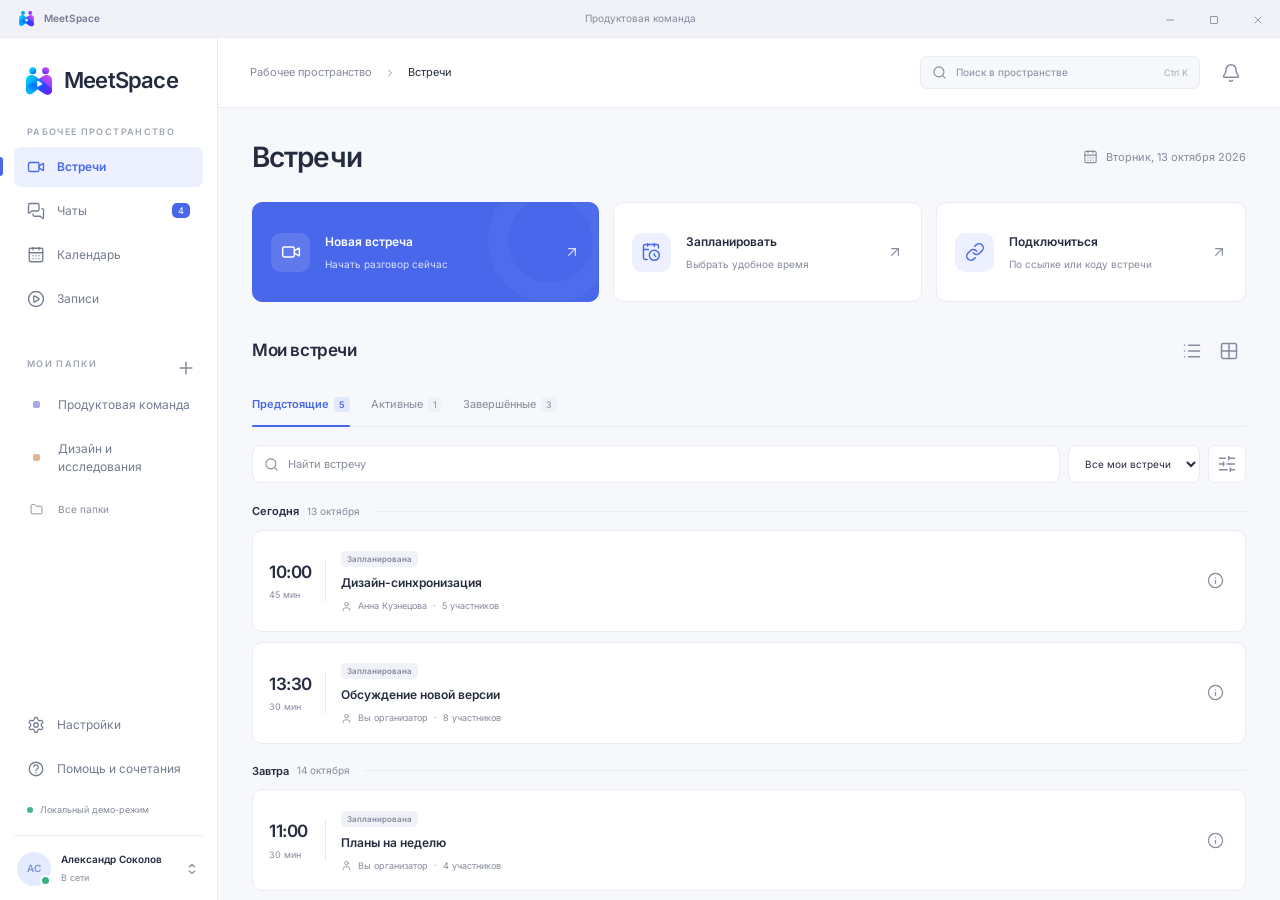
==== index.html @ 8749ddf5 "Refine meeting editor layout" ====
<!doctype html>
<html lang="ru"><head><meta charset="utf-8"><meta name="viewport" content="width=device-width,initial-scale=1"><meta name="theme-color" content="#f5f6fa"><title>MeetSpace — Windows</title><link rel="icon" href="assets/brand-mark.svg" type="image/svg+xml"><link rel="stylesheet" href="styles.css?v=20261024-meeting-editor"><link rel="stylesheet" href="calls.css?v=20261024-invitation"><link rel="stylesheet" href="secondary.css"><link rel="stylesheet" href="extensions.css?v=20261013-no-folder-archive"><link rel="stylesheet" href="personal-call.css?v=20261013-personal"><link rel="stylesheet" href="accounts.css?v=20261016-delete-any-account"><link rel="stylesheet" href="chat-enhancements.css?v=20261016-functional"><link rel="stylesheet" href="recording-library.css?v=20261016-record-about"><link rel="stylesheet" href="chat-actions.css?v=20261016-chat-actions"><link rel="stylesheet" href="installer.css?v=20261024-ssh-installer-r2"></head><body><div id="app"></div><div id="modal-root"></div><div id="toast" role="status" aria-live="polite"></div><script src="assets/icons.js"></script><script src="app.js?v=20261024-meeting-editor"></script><script src="assets/qr-code.js?v=20261024-invitation"></script><script src="calls.js?v=20261024-invitation"></script><script src="secondary.js?v=20261024-ssh-installer-r2"></script><script src="extensions.js?v=20261016-chat-actions"></script><script src="personal-call.js?v=20261013-personal"></script><script src="chat-enhancements.js?v=20261016-functional"></script><script src="recording-library.js?v=20261016-record-about"></script><script src="chat-actions.js?v=20261016-group-leave"></script><script src="installer.js?v=20261024-ssh-installer-r2"></script><script src="accounts.js?v=20261024-ssh-installer-r2"></script><script>Desk.init()</script></body></html>
---- styles.css ----
@font-face{font-family:Inter;src:url('assets/inter-latin-400-normal.woff2')}@font-face{font-family:Inter;src:url('assets/inter-cyrillic-400-normal.woff2');unicode-range:U+0400-045F,U+0490-0491,U+04B0-04B1,U+2116}@font-face{font-family:Inter;src:url('assets/inter-latin-600-normal.woff2');font-weight:600 900}@font-face{font-family:Inter;src:url('assets/inter-cyrillic-600-normal.woff2');font-weight:600 900;unicode-range:U+0400-045F,U+0490-0491,U+04B0-04B1,U+2116}
:root{font-family:Inter,'Segoe UI',sans-serif;color-scheme:light;--bg:#f7f8fc;--surface:#fff;--surface2:#f0f2f8;--ink:#252c3f;--muted:#858b9c;--line:#e9ecf3;--accent:#4967eb;--accent-soft:#edf0ff;--green:#289b78;--danger:#df5968;--shadow:0 16px 60px #202b4512}*{box-sizing:border-box}body{margin:0;color:var(--ink);background:var(--bg);font-size:13px;line-height:1.5}button,input,textarea,select{font:inherit}button,a{touch-action:manipulation}button{color:inherit;cursor:pointer;border:0;background:none}button:disabled{opacity:.45;cursor:default}button:focus-visible,a:focus-visible{outline:2px solid var(--accent);outline-offset:3px}input,textarea,select{color:var(--ink);background:var(--surface);border:1px solid var(--line);border-radius:8px;padding:10px 12px;min-width:0}input:focus,textarea:focus,select:focus{outline:2px solid #4967eb42;border-color:var(--accent)}input::placeholder,textarea::placeholder{color:var(--muted)}h1,h2,h3,h4,p{margin:0}h1{font-size:28px;letter-spacing:-.9px;font-weight:600}h2{font-size:18px;letter-spacing:-.4px}h3{font-size:15px}a{color:var(--accent);text-decoration:none}svg{width:20px;height:20px;flex-shrink:0;vertical-align:middle}small{font-size:11px}.muted{color:var(--muted)}.row{display:flex;align-items:center;gap:12px}.between{justify-content:space-between}.spacer{flex:1}.btn{display:inline-flex;align-items:center;justify-content:center;gap:9px;padding:11px 17px;border-radius:8px;font-weight:600;font-size:12px;white-space:nowrap;transition:.15s}.btn svg{width:17px;height:17px}.btn-primary{background:var(--accent);color:#fff;box-shadow:0 4px 10px #4967eb18}.btn-primary:hover{background:#3a56d6}.btn-secondary{border:1px solid var(--line);background:var(--surface)}.btn-secondary:hover{background:var(--surface2)}.btn-soft{background:var(--accent-soft);color:var(--accent)}.btn-danger{background:#ffedf0;color:var(--danger)}.btn-small{padding:7px 11px;font-size:11px}.icon-btn{display:inline-flex;align-items:center;justify-content:center;width:34px;height:34px;border-radius:7px;flex-shrink:0;color:var(--muted)}.icon-btn:hover{background:var(--surface2);color:var(--ink)}.icon-btn.active{color:var(--accent);background:var(--accent-soft)}.badge{display:inline-flex;align-items:center;gap:5px;font-size:10px;padding:4px 8px;border-radius:5px;background:var(--surface2);color:var(--muted);font-weight:600;white-space:nowrap}.badge.blue{color:var(--accent);background:var(--accent-soft)}.badge.green{color:#289675;background:#eaf7f1}.dot{width:6px;height:6px;display:inline-block;background:currentColor;border-radius:50%}.avatar{width:34px;height:34px;border-radius:50%;display:inline-flex;align-items:center;justify-content:center;flex-shrink:0;background:#eae7fa;color:#8b7cb9;font-size:10px;font-weight:600;position:relative}.avatar.green{background:#e0f1ed;color:#4a9d89}.avatar.peach{background:#f9e9df;color:#ca9477}.avatar.blue{background:#e4ebff;color:#7794d6}.avatar.online:after{content:'';width:7px;height:7px;border-radius:50%;background:#36b089;border:2px solid var(--surface);position:absolute;right:0;bottom:0;box-sizing:content-box}.avatars{display:flex;padding-left:0}.avatars .avatar{width:27px;height:27px;font-size:8px;border:2px solid var(--surface);margin-left:-7px}.avatars .avatar:first-child{margin-left:0}.panel{border:1px solid var(--line);border-radius:12px;background:var(--surface)}.field{display:flex;flex-direction:column;gap:7px;margin-bottom:16px;font-size:12px;font-weight:600}.field input,.field select,.field textarea{width:100%;font-weight:400}.field textarea{resize:vertical;min-height:85px}.field-row{display:grid;grid-template-columns:1fr 1fr;gap:16px}.check-row{display:flex;align-items:center;gap:9px;padding:8px 0;font-size:12px}.check-row input{accent-color:var(--accent)}.divider{height:1px;background:var(--line);margin:20px 0}.section-heading{display:flex;align-items:center;justify-content:space-between;margin-bottom:18px}
.titlebar{height:38px;display:flex;align-items:center;border-bottom:1px solid var(--line);background:var(--surface2);padding-left:18px;user-select:none;position:relative;z-index:20}.titlebar img{width:17px;height:17px;margin-right:9px}.titlebar-name{font-size:10px;font-weight:600;color:#747b91}.titlebar-center{position:absolute;left:50%;transform:translateX(-50%);color:var(--muted);font-size:10px}.window-buttons{margin-left:auto;display:flex;height:100%}.window-buttons button{width:44px;border-radius:0;color:var(--muted);font-size:16px}.window-buttons button:hover{background:#dde1ec}.window-buttons button:last-child:hover{background:#e55362;color:white}.window-buttons svg{width:12px;height:12px}.layout{height:calc(100vh - 38px);display:flex;min-height:600px}.sidebar{width:218px;flex-shrink:0;background:var(--surface);border-right:1px solid var(--line);padding:26px 14px 12px;display:flex;flex-direction:column}.brand{display:flex;align-items:center;gap:10px;padding:0 10px 28px;font-size:22px;font-weight:600;letter-spacing:-.8px}.brand img{width:30px;height:30px}.workspace-switch{display:flex;align-items:center;gap:9px;background:var(--bg);border:1px solid var(--line);border-radius:8px;padding:10px;margin:0 1px 26px;text-align:left}.workspace-symbol{display:grid;place-items:center;width:29px;height:29px;background:#e8ecff;color:var(--accent);border-radius:7px;font-size:13px;font-weight:600}.workspace-switch strong{font-size:11px}.workspace-switch small{display:block;font-size:9px;color:var(--muted)}.workspace-switch svg{margin-left:auto;width:13px}.nav-label{padding:0 13px 8px;color:#a0a5b4;font-size:9px;letter-spacing:1.35px;font-weight:600}.nav-item{width:100%;display:flex;align-items:center;gap:12px;padding:11px 13px;border-radius:7px;text-align:left;margin-bottom:4px;font-size:12px;color:#747c90;position:relative}.nav-item svg{width:18px;height:18px}.nav-item:hover{background:var(--bg)}.nav-item.active{background:var(--accent-soft);color:var(--accent);font-weight:600}.nav-item.active:before{content:'';width:3px;height:19px;position:absolute;left:-14px;border-radius:0 3px 3px 0;background:var(--accent)}.nav-count{margin-left:auto;font-size:9px;background:var(--accent);color:white;min-width:18px;text-align:center;border-radius:5px;padding:1px 4px}.sidebar-folder{margin-top:28px}.folder-dot{width:7px;height:7px;border-radius:2px;background:#b5b9e9;margin:0 6px}.sidebar-bottom{margin-top:auto;padding-top:20px}.server-status{padding:10px 13px 18px;display:flex;gap:7px;align-items:center;color:var(--muted);font-size:9px}.server-status .dot{color:#48b296}.profile-button{border-top:1px solid var(--line);padding:16px 3px 2px;display:flex;gap:10px;align-items:center;text-align:left;width:100%}.profile-button strong{font-size:10px;display:block}.profile-button small{color:var(--muted);font-size:9px}.profile-button>svg{width:16px;margin-left:auto;color:var(--muted)}.workspace{min-width:0;flex:1;display:flex;flex-direction:column}.topbar{height:70px;flex-shrink:0;border-bottom:1px solid var(--line);display:flex;align-items:center;justify-content:space-between;padding:0 32px;background:var(--surface)}.breadcrumb{font-size:11px;color:var(--muted);display:flex;align-items:center;gap:12px}.breadcrumb svg{width:12px}.breadcrumb strong{color:var(--ink);font-weight:400}.global-search{display:flex;align-items:center;gap:9px;width:280px;color:var(--muted);background:var(--bg);border:1px solid var(--line);padding:8px 11px;border-radius:7px}.global-search svg{width:15px;height:15px}.global-search span{font-size:10px}.global-search kbd{font-family:inherit;font-size:9px;margin-left:auto;color:#a5aaba}.topbar-actions{display:flex;align-items:center;gap:14px}.notifications-btn{position:relative}.notifications-btn:after{content:'';width:5px;height:5px;border:2px solid var(--surface);background:var(--accent);position:absolute;top:5px;right:7px;border-radius:50%}.page{flex:1;min-height:0;overflow:auto;padding:28px 34px}.page-heading{display:flex;align-items:center;justify-content:space-between;margin-bottom:24px;gap:20px}.page-heading p{color:var(--muted);margin-top:5px;font-size:11px}.page-heading .date-label{font-size:11px;display:flex;align-items:center;gap:8px;color:var(--muted)}.page-heading .date-label svg{width:15px}.quick-actions{display:grid;grid-template-columns:1.12fr 1fr 1fr;gap:14px;margin-bottom:32px}.quick-card{display:flex;align-items:center;gap:15px;padding:21px 18px;background:var(--surface);border:1px solid var(--line);border-radius:10px;text-align:left;min-height:100px;transition:transform .15s,box-shadow .15s}.quick-card:hover{transform:translateY(-2px);box-shadow:var(--shadow)}.quick-card.primary{color:#fff;background:var(--accent);border-color:var(--accent);position:relative;overflow:hidden}.quick-card.primary:after{content:'';position:absolute;width:85px;height:85px;border:20px solid #ffffff09;border-radius:50%;right:-15px;top:-25px}.quick-icon{display:grid;place-items:center;width:39px;height:39px;background:var(--accent-soft);color:var(--accent);border-radius:10px;flex-shrink:0}.primary .quick-icon{background:#ffffff20;color:#fff}.quick-card strong{font-size:12px;font-weight:600;display:block}.quick-card small{font-size:10px;display:block;color:var(--muted);margin-top:6px}.primary small{color:#dbe1ff}.quick-card>svg{width:16px;margin-left:auto;color:var(--muted)}.primary>svg{color:#dbe1ff}.meetings-layout{display:block}.meetings-main{min-width:0}.section-heading h2{font-size:17px}.section-heading .muted{font-size:10px}.tabs{display:flex;gap:21px;border-bottom:1px solid var(--line)}.tabs button{padding:10px 0 13px;position:relative;font-size:11px;color:var(--muted);white-space:nowrap}.tabs button.active{color:var(--accent);font-weight:600}.tabs button.active:after{content:'';height:2px;position:absolute;bottom:-1px;left:0;right:0;background:var(--accent);border-radius:2px}.tabs .num{font-size:9px;margin-left:5px;padding:2px 5px;background:var(--surface2);border-radius:4px;color:var(--muted)}.tabs button.active .num{background:#e3e8fd;color:var(--accent)}.filters{display:flex;gap:8px;margin:18px 0 20px}.input-icon{position:relative;flex:1;min-width:0}.input-icon svg{position:absolute;left:12px;top:12px;width:15px;height:15px;color:var(--muted)}.input-icon input{padding:10px 10px 10px 35px;width:100%;font-size:11px;background:var(--surface)}.filters select{max-width:153px;font-size:10px}.filters .icon-btn{height:38px;width:38px;border:1px solid var(--line);background:var(--surface)}.day-heading{display:flex;gap:8px;align-items:center;font-size:11px;font-weight:600;margin:19px 0 10px}.day-heading span{font-size:10px;color:var(--muted);font-weight:400}.day-heading:after{content:'';height:1px;background:var(--line);flex:1;margin-left:6px}.meeting-card{width:100%;display:flex;align-items:center;gap:15px;border:1px solid var(--line);border-radius:10px;background:var(--surface);padding:17px 16px;margin-bottom:10px;text-align:left;cursor:pointer;transition:.15s;position:relative;min-height:102px}.meeting-card:hover,.meeting-card.selected{border-color:#bbc8fc;box-shadow:0 3px 12px #4967eb05}.meeting-card.selected:before{position:absolute;left:-1px;top:22px;bottom:22px;width:3px;background:var(--accent);border-radius:3px;content:''}.meeting-time{width:57px;flex-shrink:0;border-right:1px solid var(--line);padding-right:12px}.meeting-time strong{font-size:17px;font-weight:600;display:block;letter-spacing:-.5px}.meeting-time small{color:var(--muted);font-size:9px;display:block;margin-top:3px}.meeting-info{flex:1;min-width:0}.meeting-title{font-size:12px;font-weight:600;display:block;margin-bottom:7px}.meeting-meta{font-size:9px;color:var(--muted);display:flex;align-items:center;gap:6px;flex-wrap:wrap}.meeting-meta svg{width:11px;height:11px}.meeting-info .badge{font-size:8px;padding:2px 6px;margin-bottom:7px}.meeting-people{display:flex;flex-direction:column;align-items:flex-end;gap:6px}.meeting-people small{color:var(--muted);font-size:8px}.meeting-card .icon-btn{width:20px;height:30px}.grid-view{display:grid;grid-template-columns:1fr 1fr;gap:10px}.grid-view .day-heading{grid-column:1/-1}.grid-view .meeting-card{align-items:flex-start;flex-wrap:wrap;margin-bottom:0}.grid-view .meeting-people{display:none}.empty-state{text-align:center;padding:60px 20px;color:var(--muted)}.empty-state svg{width:34px;height:34px;margin-bottom:12px}.empty-state h3{color:var(--ink);margin-bottom:6px}.mini-calendar{padding:18px;background:var(--surface);border:1px solid var(--line);border-radius:10px}.mini-calendar .row{margin-bottom:12px}.mini-calendar strong{font-size:12px}.mini-calendar .icon-btn{width:24px;height:24px}.mini-calendar svg{width:14px;height:14px}.calendar-grid{display:grid;grid-template-columns:repeat(7,1fr);text-align:center;gap:5px 2px}.calendar-grid .weekday{font-size:9px;color:var(--muted);padding-bottom:7px}.calendar-grid button{width:27px;height:27px;margin:auto;font-size:10px;border-radius:7px;position:relative}.calendar-grid button:hover{background:var(--accent-soft)}.calendar-grid button.today{background:var(--accent);color:#fff;box-shadow:0 3px 7px #4967eb30}.calendar-grid button.has-event:after{content:'';position:absolute;bottom:2px;left:12px;width:3px;height:3px;border-radius:50%;background:var(--accent)}.calendar-grid button.today:after{background:white}.calendar-grid .outside{color:#c3c7d1}.today-summary{padding:15px 2px 0;border-top:1px solid var(--line);margin-top:15px;font-size:9px;color:var(--muted);display:flex;align-items:center;gap:6px}.today-summary .dot{color:var(--accent);width:4px;height:4px}.side-section{margin-top:24px}.side-section h3{font-size:12px;margin-bottom:13px}.active-room{padding:15px;display:block;width:100%;text-align:left;border-radius:10px;border:1px solid #d9eee6;background:var(--surface)}.active-room strong{font-size:11px;display:block;margin:9px 0 12px}.active-room .row{gap:6px}.active-room small{font-size:9px;color:var(--muted)}.side-note{padding:18px 15px;background:#eef1fc;border-radius:10px;margin-top:24px;display:flex;gap:11px;color:#7680a4}.side-note svg{width:18px;color:#7a8bc7}.side-note strong{font-size:10px;color:#596989;display:block;margin-bottom:5px}.side-note p{font-size:9px;line-height:1.8}.detail-panel{background:var(--surface);border:1px solid var(--line);border-radius:12px;overflow:hidden}.detail-top{background:linear-gradient(140deg,#edf0ff,#f7f8fc);padding:21px 19px}.detail-top .row{margin-bottom:19px}.detail-top h2{font-size:20px;line-height:1.4;letter-spacing:-.4px}.detail-body{padding:19px}.detail-data{display:flex;gap:11px;margin:16px 0;align-items:flex-start;font-size:11px}.detail-data>svg{width:16px;color:var(--muted);margin-top:2px}.detail-data small{display:block;color:var(--muted);font-size:9px;margin-top:3px}.detail-body h4{font-size:10px;margin:20px 0 10px}.detail-body>p{font-size:10px;color:var(--muted);line-height:1.8}.detail-body .btn-primary{width:100%;margin-top:20px}.detail-body .participant{margin-bottom:12px}.participant{display:flex;gap:9px;align-items:center;font-size:10px}.participant .avatar{width:29px;height:29px;font-size:9px}.participant small{font-size:8px;color:var(--muted);display:block}.date-filter{padding:13px;background:var(--surface);border:1px solid var(--line);border-radius:8px;display:flex;gap:10px;margin-bottom:15px}.date-filter input{width:145px;padding:6px;font-size:10px}.date-filter .field{margin:0;font-size:9px}.page-footer{display:flex;justify-content:space-between;margin-top:25px;color:#9fa6b7;font-size:9px}.page-footer span{display:flex;gap:5px;align-items:center}.page-footer svg{width:12px;height:12px}
.modal-backdrop{position:fixed;inset:38px 0 0;background:#18223f55;backdrop-filter:blur(5px);z-index:100;display:flex;align-items:center;justify-content:center;padding:20px}.modal{width:520px;max-height:90vh;overflow:auto;background:var(--surface);border:1px solid var(--line);border-radius:15px;box-shadow:0 30px 100px #111d4633;padding:26px}.modal.wide{width:720px}.modal-head{display:flex;align-items:center;justify-content:space-between;margin-bottom:23px}.modal-head h2{font-size:21px}.modal-actions{display:flex;justify-content:flex-end;gap:9px;margin-top:25px}.modal-note{font-size:11px;color:var(--muted);margin:9px 0 19px;line-height:1.8}.modal a{word-break:break-word}#toast{position:fixed;bottom:25px;left:50%;transform:translate(-50%,20px);padding:12px 20px;background:#273249;color:white;border-radius:9px;box-shadow:var(--shadow);z-index:300;opacity:0;pointer-events:none;transition:.2s;font-size:12px;max-width:90vw}#toast.visible{opacity:1;transform:translate(-50%,0)}.search-result{width:100%;padding:13px;text-align:left;border-radius:8px;display:flex;align-items:center;gap:12px}.search-result:hover{background:var(--bg)}.search-result small{display:block;color:var(--muted);font-size:10px}.search-result strong{font-size:12px}.search-result>svg{color:var(--accent);width:18px}.notification-item{padding:14px 0;display:flex;gap:12px;border-bottom:1px solid var(--line);font-size:11px}.notification-item small{color:var(--muted);display:block;margin-top:5px}
.chat-page{padding:0;overflow:hidden;display:flex}.chat-list{width:282px;flex-shrink:0;border-right:1px solid var(--line);background:var(--surface);padding:24px 14px;overflow:auto}.chat-list h1{font-size:23px}.chat-list .input-icon{margin:20px 0 12px}.chat-list .tabs{gap:12px;margin-bottom:14px}.chat-list .tabs button{font-size:10px}.chat-item{width:100%;display:flex;gap:10px;padding:14px 9px;text-align:left;border-radius:9px;margin-bottom:3px}.chat-item:hover{background:var(--bg)}.chat-item.active{background:var(--accent-soft)}.chat-item>div:nth-child(2){flex:1;min-width:0}.chat-item strong{display:block;font-size:10px;white-space:nowrap;overflow:hidden;text-overflow:ellipsis}.chat-item p{color:var(--muted);font-size:9px;margin-top:5px;white-space:nowrap;overflow:hidden;text-overflow:ellipsis}.chat-item time{display:block;font-size:8px;color:var(--muted);margin-bottom:7px}.chat-item .nav-count{display:block;min-width:16px;width:16px;float:right}.chat-main{min-width:0;flex:1;display:flex;flex-direction:column;background:var(--surface)}.chat-header{padding:20px 24px;border-bottom:1px solid var(--line);display:flex;align-items:center;gap:11px;height:83px;flex-shrink:0}.chat-header h2{font-size:14px}.chat-header small{font-size:9px;color:var(--muted)}.chat-header .online-text{color:var(--green)}.chat-header .btn{padding:8px 11px;font-size:10px}.pinned-message{padding:11px 24px;background:var(--bg);border-bottom:1px solid var(--line);display:flex;align-items:center;gap:10px;font-size:10px;color:var(--muted)}.pinned-message svg{width:15px;color:var(--accent)}.messages{flex:1;overflow:auto;padding:25px 28px;min-height:0}.message-date{text-align:center;color:var(--muted);font-size:9px;margin-bottom:27px}.message{display:flex;gap:10px;margin-bottom:22px;position:relative;max-width:90%}.message .avatar{width:29px;height:29px;font-size:8px}.message .msg-author{font-size:10px;font-weight:600;margin-bottom:6px}.msg-author time{font-size:8px;font-weight:400;color:var(--muted);margin-left:8px}.message-bubble{background:var(--bg);border-radius:0 10px 10px 10px;padding:12px 15px;font-size:11px;line-height:1.8;max-width:450px;overflow-wrap:anywhere}.message.own{margin-left:auto;justify-content:flex-end}.message.own .message-bubble{background:var(--accent-soft);border-radius:10px 0 10px 10px}.message.own .msg-author{text-align:right}.message-actions{display:flex;gap:4px;margin-top:5px;opacity:0;transition:.15s}.message:hover .message-actions,.message:focus-within .message-actions{opacity:1}.message-actions button{font-size:9px;color:var(--muted);padding:2px 5px}.message-actions button:hover{color:var(--accent)}.message .reaction{display:inline-flex;gap:4px;padding:3px 7px;background:var(--accent-soft);border:1px solid #d8e0ff;border-radius:10px;font-size:9px;margin-top:6px}.chat-composer{padding:0 24px 19px;background:var(--surface)}.compose-box{border:1px solid var(--line);border-radius:10px;padding:11px 13px}.compose-box textarea{border:0;background:transparent;resize:none;width:100%;font-size:11px;padding:0;min-height:46px;outline:0}.composer-footer{display:flex;align-items:center;gap:4px}.composer-footer .icon-btn svg{width:17px;height:17px}.composer-footer .btn{padding:8px 11px}.chat-hint{font-size:8px;color:var(--muted);text-align:right;margin-top:7px}.reply-preview{padding:8px 10px;background:var(--accent-soft);font-size:10px;margin-bottom:8px;border-left:2px solid var(--accent);display:flex;gap:8px;align-items:center}.file-pill{display:flex;gap:10px;align-items:center;margin-top:8px;padding:9px;background:var(--surface);border-radius:8px;font-size:10px}.file-pill svg{color:var(--accent)}.file-pill small{display:block;color:var(--muted);font-size:8px}
.month-controls{display:flex;align-items:center;gap:10px}.month-board{display:grid;grid-template-columns:repeat(7,1fr);background:var(--surface);border:1px solid var(--line);border-radius:11px;overflow:hidden}.month-weekday{padding:14px;text-align:center;font-size:10px;color:var(--muted);border-bottom:1px solid var(--line);background:var(--bg)}.month-cell{min-height:122px;border-right:1px solid var(--line);border-bottom:1px solid var(--line);padding:9px;cursor:pointer}.month-cell:nth-child(7n){border-right:0}.month-cell:hover{background:var(--bg)}.month-cell .day-number{display:grid;place-items:center;width:25px;height:25px;font-size:10px;border-radius:6px;margin-bottom:6px}.month-cell.today .day-number{background:var(--accent);color:#fff}.month-cell.outside{background:var(--bg);color:var(--muted)}.calendar-event{display:block;width:100%;text-align:left;padding:6px;margin:4px 0;background:var(--accent-soft);color:var(--accent);border-left:2px solid var(--accent);border-radius:4px;font-size:11px;line-height:1.5;overflow-wrap:anywhere}.calendar-event.green{background:#eaf7f1;color:#278e71;border-color:#278e71}.calendar-legend{display:flex;gap:22px;margin-top:18px;font-size:10px;color:var(--muted)}.records-toolbar{display:flex;gap:12px;margin-bottom:25px}.records-toolbar .input-icon{max-width:360px}.record-grid{display:grid;grid-template-columns:repeat(3,1fr);gap:20px}.record-card{overflow:hidden;border:1px solid var(--line);border-radius:11px;background:var(--surface)}.record-thumbnail{height:155px;background:#e9edf8;position:relative;display:grid;place-items:center;overflow:hidden;cursor:pointer}.record-thumbnail.variant-1{background:#e8eeeb}.record-thumbnail.variant-2{background:#eeebf6}.record-mini-grid{display:grid;grid-template-columns:1fr 1fr;gap:6px;transform:rotate(-8deg);width:174px}.record-mini-grid div{height:50px;background:#ffffff80;display:grid;place-items:center;border-radius:5px}.record-mini-grid .avatar{width:28px;height:28px}.play-overlay{position:absolute;width:39px;height:39px;border-radius:50%;background:#fff;box-shadow:0 4px 20px #151e4330;display:grid;place-items:center;color:var(--accent);left:50%;top:50%;transform:translate(-50%,-50%)}.play-overlay svg{width:16px;height:16px}.duration-badge{position:absolute;bottom:10px;right:10px;background:#26314bcc;color:#fff;font-size:9px;padding:3px 6px;border-radius:4px}.record-content{padding:18px}.record-content h3{font-size:12px;margin-bottom:7px}.record-content p{font-size:10px;color:var(--muted)}.record-content .row{margin-top:17px}.record-content .record-actions{justify-content:flex-end}.record-detail{display:grid;grid-template-columns:1.45fr 1fr;gap:24px}.record-player{border-radius:12px;background:#1b2233;padding:20px;color:white;aspect-ratio:16/10;display:flex;flex-direction:column}.record-player>.row{font-size:11px}.record-player .record-mini-grid{transform:none;width:80%;gap:12px;margin:auto}.record-player .record-mini-grid div{height:95px;background:#30394d}.record-player .record-mini-grid .avatar{width:45px;height:45px;font-size:14px}.player-controls{margin-top:auto;display:flex;align-items:center;gap:9px;font-size:9px}.player-controls input{padding:0;accent-color:var(--accent);flex:1;height:4px}.player-controls button{color:#fff}.record-notes{margin-top:20px;padding:20px}.record-notes h3{margin-bottom:12px;font-size:13px}.record-notes p{font-size:11px;color:var(--muted);line-height:1.9}.transcript{padding:20px}.transcript .tabs{gap:22px;margin-bottom:18px}.transcript-line{display:flex;gap:13px;padding:13px 0;border-bottom:1px solid var(--line);font-size:10px}.transcript-line time{color:var(--accent);font-size:9px;white-space:nowrap}.transcript-line strong{display:block;font-size:10px;margin-bottom:4px}.transcript-line p{color:var(--muted);line-height:1.8}.task-check{display:flex;align-items:flex-start;gap:9px;padding:13px 0;font-size:11px;border-bottom:1px solid var(--line)}.task-check input{accent-color:var(--accent)}
[data-theme=dark]{color-scheme:dark;--bg:#171c27;--surface:#202735;--surface2:#2b3344;--ink:#e9edf8;--muted:#99a4b9;--line:#30394b;--accent:#7e9cff;--accent-soft:#293958;--green:#76d6b5;--shadow:0 16px 60px #0002}[data-theme=dark] .btn-primary{color:#142140}[data-theme=dark] .quick-card.primary{background:#3f5fca;color:#fff}[data-theme=dark] .quick-card.primary .quick-icon{color:white}[data-theme=dark] .side-note{background:#28334c}[data-theme=dark] .side-note strong{color:#bbc9e9}[data-theme=dark] .detail-top{background:#293958}[data-theme=dark] .badge.green{background:#253e38;color:#7acdb4}[data-theme=dark] .badge.blue{color:#9eb6ff}[data-theme=dark] .avatar{background:#44415c;color:#c6b7f5}[data-theme=dark] .avatar.green{background:#2a4945;color:#a4d7cc}[data-theme=dark] .avatar.blue{background:#334569;color:#adc3f5}[data-theme=dark] .avatar.peach{background:#4d3e3a;color:#e0b39c}[data-theme=dark] .record-thumbnail{background:#313c55}[data-theme=dark] .record-thumbnail.variant-1{background:#2b4540}[data-theme=dark] .record-thumbnail.variant-2{background:#423958}[data-theme=dark] .active-room{border-color:#345346}
@media(min-width:1600px){.page{padding:36px 50px}.sidebar{width:238px}.quick-card{padding:26px}.meeting-card{padding:22px;min-height:112px}.mini-calendar{padding:22px}.calendar-grid{gap:9px 3px}.calendar-grid button{width:29px;height:29px}.chat-list{width:315px}.meeting-title{font-size:14px}.meeting-meta{font-size:11px}.meeting-people small{font-size:10px}.quick-card strong{font-size:14px}.quick-card small{font-size:11px}.record-thumbnail{height:190px}}@media(max-width:1180px){.sidebar{width:188px;padding-left:10px;padding-right:10px}.brand{font-size:20px;padding-left:6px}.page{padding:25px 24px}.topbar{padding:0 24px}.quick-card{gap:9px;padding:17px 12px}.quick-card small{font-size:9px}.quick-icon{width:32px;height:32px}.quick-card strong{font-size:11px}.meeting-people{display:none}.global-search{width:240px}.chat-list{width:244px}.record-grid{gap:14px}.record-detail{grid-template-columns:1.2fr 1fr}}@media(max-width:950px){.sidebar{width:72px;align-items:center;padding:25px 8px 14px}.brand{padding:0 0 25px}.brand span,.workspace-switch,.nav-label,.nav-item span,.sidebar-folder,.profile-button>div,.profile-button>svg,.server-status,.sidebar-bottom .nav-item span{display:none}.nav-item{width:44px;justify-content:center;padding:13px;margin-bottom:7px}.sidebar-bottom{width:44px}.profile-button{justify-content:center;padding:15px 0 0}.nav-item.active:before{left:-14px}.topbar{height:62px;padding:0 20px}.global-search{width:220px}.breadcrumb{font-size:10px}.page{padding:24px 22px}.quick-actions{gap:10px}.quick-card>svg{display:none}.titlebar-center{display:none}.record-grid{grid-template-columns:repeat(2,1fr)}.record-detail{grid-template-columns:1fr}.chat-list{width:220px}.chat-header{padding:16px}.chat-header .btn span{display:none}.month-cell{min-height:105px;padding:5px}}@media(max-width:700px){.meetings-layout{display:block}.quick-actions{grid-template-columns:1fr}.quick-card{min-height:70px}.page-heading .date-label{display:none}.global-search{width:170px}.topbar .breadcrumb{display:none}.chat-list{width:180px;padding:20px 8px}.chat-header h2{font-size:12px}.chat-header .btn{display:none}.chat-composer{padding:0 10px 12px}.messages{padding:20px 13px}.record-grid{grid-template-columns:1fr}.calendar-event{font-size:10px}.month-cell{min-height:90px}.month-controls{flex-wrap:wrap}.layout{min-height:550px}.titlebar-name{font-size:9px}.page{padding:20px 16px}.topbar-actions{gap:8px}.record-player .record-mini-grid div{height:60px}}
@media(max-width:1180px){.chat-page{position:relative}}
.brand{color:var(--ink)}
body{overflow:hidden}.sidebar{overflow-y:auto;scrollbar-width:thin}.full-screen-content{height:calc(100dvh - 38px);overflow:auto}.sidebar-folder{flex-shrink:0}.sidebar nav{flex-shrink:0}.sidebar-bottom{flex-shrink:0}
@media(max-height:850px) and (min-width:951px){.sidebar{padding-top:20px}.brand{padding-bottom:20px}.workspace-switch{margin-bottom:19px;padding:8px}.sidebar-folder{margin-top:14px}.sidebar-folder .nav-label{padding-bottom:0}.nav-item{padding-top:9px;padding-bottom:9px;margin-bottom:2px}.sidebar-bottom{padding-top:10px}.server-status{padding-bottom:10px}.profile-button{padding-top:10px}.sidebar-bottom>.nav-item{padding-top:8px;padding-bottom:8px}}
@media(max-width:950px){.sidebar{overflow-y:auto}.sidebar-folder{display:none}.sidebar-bottom{margin-top:auto}}
/* User and group information lives in a standalone dialog. */
.chat-details-trigger{display:flex;align-items:center;gap:11px;padding:5px 7px;margin:-5px -7px;text-align:left;border-radius:8px;min-width:0;max-width:60%}.chat-details-trigger:hover{background:var(--bg)}.chat-details-trigger>span:not(.avatar){min-width:0}.chat-details-trigger strong{font-size:14px;font-weight:600;display:block;overflow:hidden;text-overflow:ellipsis;white-space:nowrap}.chat-details-trigger small{display:block}.chat-details-trigger>svg{width:14px;height:14px;color:var(--muted);margin-left:4px}.modal.chat-profile-modal{width:700px;max-height:calc(100dvh - 94px);padding:0;display:flex;flex-direction:column;overflow:hidden}.chat-profile-modal>.modal-head{padding:20px 26px 16px;margin:0;flex-shrink:0}.chat-profile-modal>.modal-head h2{font-size:15px;letter-spacing:0}.chat-profile-dialog{display:flex;flex-direction:column;min-height:0}.chat-profile-hero{display:flex;align-items:center;gap:18px;padding:10px 30px 18px;flex-shrink:0}.chat-profile-hero>.avatar{width:68px;height:68px;font-size:22px;border-radius:20px}.chat-profile-hero>.avatar.online:after{right:0;bottom:0;width:10px;height:10px;border-width:3px}.chat-profile-heading{min-width:0}.chat-profile-heading h2{font-size:23px;line-height:1.35;letter-spacing:-.6px;overflow-wrap:anywhere}.chat-profile-heading p{display:flex;align-items:center;flex-wrap:wrap;gap:12px;font-size:11px;color:var(--muted);margin-top:7px}.chat-profile-status{display:inline-flex;align-items:center;gap:5px;color:var(--green)}.chat-profile-actions{display:flex;gap:10px;padding:0 30px 22px;flex-shrink:0}.chat-profile-actions .btn{font-size:11px;padding:10px 14px}.chat-profile-tabs{display:flex;gap:27px;padding:0 30px;border-top:1px solid var(--line);border-bottom:1px solid var(--line);flex-shrink:0;background:var(--bg)}.chat-profile-tabs [role=tab]{position:relative;padding:14px 0;font-size:12px;color:var(--muted)}.chat-profile-tabs [aria-selected=true]{color:var(--accent);font-weight:600}.chat-profile-tabs [aria-selected=true]:after{content:'';position:absolute;left:0;right:0;bottom:-1px;height:2px;background:var(--accent)}.chat-profile-pane{padding:24px 30px 28px;min-height:0;overflow-y:auto;overscroll-behavior:contain;scrollbar-width:thin}.chat-profile-pane:focus-visible{outline:2px solid var(--accent);outline-offset:-4px}.chat-profile-about h3{font-size:12px;margin-bottom:7px}.chat-profile-about p{font-size:12px;color:var(--muted);line-height:1.8;overflow-wrap:anywhere}.chat-profile-details{margin:19px 0 22px}.chat-profile-details>div{display:flex;align-items:center;gap:18px;padding:11px 0;border-bottom:1px solid var(--line);font-size:11px}.chat-profile-details dt{display:flex;align-items:center;gap:9px;color:var(--muted);min-width:190px}.chat-profile-details dt svg{width:15px;height:15px}.chat-profile-details dd{margin:0;margin-left:auto;text-align:right;overflow-wrap:anywhere}.chat-profile-notifications{display:flex;align-items:center;gap:12px;padding:15px;background:var(--bg);border:1px solid var(--line);border-radius:10px}.chat-profile-setting-icon{color:var(--muted)}.chat-profile-setting-icon svg{width:18px;height:18px}.chat-profile-notifications strong{font-size:11px;display:block}.chat-profile-notifications small{font-size:10px;color:var(--muted);display:block;margin-top:3px}.chat-profile-switch{width:36px;height:21px;border-radius:15px;background:#c5cad5;padding:3px;flex-shrink:0;margin-left:auto;transition:background .15s}.chat-profile-switch>span{display:block;width:15px;height:15px;border-radius:50%;background:#fff;box-shadow:0 1px 3px #0002;transition:transform .15s}.chat-profile-switch.on{background:var(--accent)}.chat-profile-switch.on>span{transform:translateX(15px)}.chat-profile-section-title{display:flex;align-items:center;justify-content:space-between;gap:15px;margin-bottom:13px}.chat-profile-section-title h3{font-size:13px}.chat-profile-section-title p{font-size:10px;color:var(--muted);margin-top:4px}.chat-profile-member{display:flex;align-items:center;gap:12px;padding:12px 0;border-bottom:1px solid var(--line)}.chat-profile-member:last-child{border-bottom:0}.chat-profile-member .avatar{width:36px;height:36px;font-size:11px}.chat-profile-member>div{flex:1}.chat-profile-member strong{font-size:12px;font-weight:600;display:block}.chat-profile-member small{font-size:10px;color:var(--muted);display:block;margin-top:3px}.chat-profile-member .badge{font-size:9px}.chat-profile-file{display:flex;align-items:center;gap:12px;text-align:left;width:100%;padding:14px 10px;border:1px solid var(--line);border-radius:9px;margin-top:9px}.chat-profile-file:hover{background:var(--bg)}.chat-profile-file>span:nth-child(2){min-width:0;flex:1}.chat-profile-file strong{font-size:12px;display:block;overflow-wrap:anywhere}.chat-profile-file small{display:block;font-size:10px;color:var(--muted);margin-top:4px}.chat-profile-file>svg{width:17px;height:17px;color:var(--muted)}.chat-profile-file-icon{display:grid;place-items:center;width:37px;height:42px;border-radius:7px;background:var(--accent-soft);color:var(--accent);flex-shrink:0}.chat-profile-empty{padding:35px 15px 40px;text-align:center}.chat-profile-empty>svg{width:32px;height:32px;color:var(--muted);margin-bottom:12px}.chat-profile-empty h3{font-size:13px}.chat-profile-empty p{font-size:11px;color:var(--muted);margin-top:8px}
@media(max-width:800px){.chat-profile-modal>.modal-head{padding:18px 20px 10px}.chat-profile-hero{padding:8px 22px 15px}.chat-profile-hero>.avatar{width:55px;height:55px;font-size:19px;border-radius:16px}.chat-profile-heading h2{font-size:20px}.chat-profile-actions{padding:0 22px 18px}.chat-profile-tabs{padding:0 22px;gap:24px}.chat-profile-pane{padding:20px 22px 24px}.chat-details-trigger{max-width:65%}.chat-details-trigger strong{font-size:12px}.chat-profile-details dt{min-width:165px}}@media(max-width:500px){.chat-profile-details>div{align-items:flex-start;flex-direction:column;gap:5px}.chat-profile-details dd{margin-left:24px;text-align:left}.chat-profile-actions{flex-wrap:wrap}.chat-profile-actions .btn{flex:1}.chat-profile-notifications small{max-width:220px}.chat-profile-section-title .btn{padding:8px;font-size:10px}.chat-profile-hero{gap:12px}}

/* Direct entry into a meeting; details remain a separate action. */
.meeting-card{cursor:default;gap:16px}.meeting-open{display:flex;align-items:center;gap:15px;flex:1;min-width:0;padding:0;background:none;text-align:left;border-radius:6px;color:inherit}.meeting-open .meeting-info{display:block;min-width:0}.meeting-open .meeting-time{flex:none}.meeting-open:hover .meeting-title{color:var(--accent)}.meeting-open:focus-visible{outline:2px solid var(--accent);outline-offset:6px}.meeting-card-actions{display:flex;align-items:center;gap:12px;flex:none}.meeting-card-actions .btn{padding:9px 13px;white-space:nowrap;font-size:11px}.meeting-card-actions .btn svg{width:15px;height:15px}.meeting-card-actions .icon-btn{width:28px;height:32px;flex:none}.meeting-card-actions .icon-btn svg{width:17px;height:17px}.grid-view .meeting-card{display:flex;flex-direction:column;align-items:stretch}.grid-view .meeting-open{align-items:flex-start;width:100%}.grid-view .meeting-card-actions{justify-content:space-between;width:100%;padding-top:14px;border-top:1px solid var(--line)}
@media(max-width:1180px){.meeting-card{gap:10px;padding:15px 12px}.meeting-open{gap:10px}.meeting-card-actions{gap:5px}.meeting-card-actions .btn{padding:9px 10px}.meeting-open .meeting-meta{flex-wrap:wrap;row-gap:4px}.meeting-open .meeting-title{font-size:12px}}
@media(max-width:700px){.meeting-card-actions .btn{padding:9px}.meeting-open .meeting-time{width:44px}.meeting-open .meeting-meta>span:nth-last-child(2){display:none}.meeting-open .meeting-meta>span:last-child{width:100%;margin-left:19px}}

.grid-view .meeting-card-actions{justify-content:flex-end}

.chat-header .chat-call-icon{width:36px;height:36px;padding:0;flex-shrink:0;justify-content:center}.chat-header .chat-call-icon svg{width:18px;height:18px}

/* Recording library: tile and list views. */
.records-toolbar{align-items:center;flex-wrap:wrap}
.records-toolbar .input-icon{min-width:180px}
.records-view-switch{display:inline-flex;align-items:center;gap:3px;padding:3px;margin-left:auto;border:1px solid var(--line);border-radius:9px;background:var(--surface);flex-shrink:0}
.records-view-switch button{display:inline-flex;align-items:center;justify-content:center;gap:7px;min-height:32px;padding:6px 12px;border-radius:6px;font-size:11px;font-weight:500;color:var(--muted);white-space:nowrap;transition:background .15s,color .15s}
.records-view-switch button svg{width:16px;height:16px}
.records-view-switch button:hover{background:var(--surface2);color:var(--ink)}
.records-view-switch button[aria-pressed="true"]{background:var(--accent-soft);color:var(--accent);font-weight:600}
.record-grid.records-list{grid-template-columns:minmax(0,1fr);gap:12px}
.records-list .record-card{display:grid;grid-template-columns:148px minmax(0,1fr);align-items:center;gap:22px;padding:12px 18px 12px 12px;transition:border-color .15s,box-shadow .15s}
.records-list .record-card:hover{border-color:var(--accent);box-shadow:0 3px 12px #4967eb05}
.records-list .record-thumbnail{height:88px;border-radius:7px}
.records-list .record-mini-grid{transform:rotate(-8deg) scale(.68)}
.records-list .play-overlay{width:30px;height:30px}
.records-list .play-overlay svg{width:13px;height:13px}
.records-list .duration-badge{right:6px;bottom:6px;font-size:8px;padding:2px 5px}
.records-list .record-content{display:grid;grid-template-columns:minmax(0,1fr) auto;grid-template-rows:auto auto;align-items:center;gap:6px 22px;min-width:0;padding:0}
.records-list .record-content h3{grid-column:1;grid-row:1;font-size:13px;line-height:1.5;margin:0;overflow-wrap:anywhere;align-self:end}
.records-list .record-content p{grid-column:1;grid-row:2;align-self:start}
.records-list .record-content>.row{grid-column:2;grid-row:1 / 3;margin:0;gap:20px}


.records-list .record-content .icon-btn{border:1px solid var(--line);color:var(--accent)}
@media(max-width:1180px){
  .records-toolbar{gap:10px}
  .records-toolbar .input-icon{max-width:none}
  .records-view-switch button{padding:6px 10px}
  .records-list .record-card{grid-template-columns:132px minmax(0,1fr);gap:18px;padding-right:14px}
  .records-list .record-content{column-gap:16px}
  .records-list .record-content>.row{gap:12px}
}
@media(max-width:700px){
  .records-toolbar .input-icon{flex-basis:100%;max-width:none}
  .records-view-switch button{gap:6px;padding:6px 9px}
  .records-list .record-card{grid-template-columns:112px minmax(0,1fr);gap:14px;padding:10px}
  .records-list .record-thumbnail{height:100px}
  .records-list .record-content{grid-template-columns:minmax(0,1fr);gap:5px}
  .records-list .record-content h3{font-size:12px}
  .records-list .record-content>.row{grid-column:1;grid-row:3;margin-top:3px;gap:8px}
  .records-list .record-content .record-actions{justify-content:flex-end}
}
.chat-profile-member{width:100%;text-align:left;padding:12px 10px;border-radius:8px}
.chat-profile-member:hover{background:var(--bg)}
.chat-profile-member:focus-visible{outline:2px solid var(--accent);outline-offset:-2px;background:var(--accent-soft)}
.chat-profile-member-copy{flex:1;min-width:0}
.chat-profile-member-copy strong{overflow-wrap:anywhere}
.chat-profile-member>svg{width:16px;height:16px;flex-shrink:0;color:var(--muted)}
.member-profile-back{display:inline-flex;align-items:center;align-self:flex-start;gap:7px;margin:0 30px 18px;padding:7px 0;color:var(--accent);font-size:11px;text-align:left}
.member-profile-back svg{width:15px;height:15px}
.member-profile-back:hover{text-decoration:underline}
.member-profile-pane{border-top:1px solid var(--line)}

/* Calendar event information stays above the current month. */
.calendar-meeting-modal{width:600px;max-width:100%;max-height:calc(100dvh - 78px)}
.calendar-meeting-modal .modal-head{align-items:flex-start;gap:20px;margin-bottom:16px}
.calendar-meeting-modal .modal-head h2{overflow-wrap:anywhere;line-height:1.4}
.calendar-meeting-modal .modal-head>.icon-btn{flex-shrink:0}
.calendar-meeting-facts{display:grid;grid-template-columns:minmax(0,1.4fr) minmax(0,1fr);gap:23px 24px;margin:24px 0;padding:22px 0;border-top:1px solid var(--line);border-bottom:1px solid var(--line)}
.calendar-meeting-facts>div{display:flex;align-items:flex-start;gap:12px;min-width:0}
.calendar-meeting-facts>div>svg{width:19px;height:19px;flex-shrink:0;color:var(--muted);margin-top:2px}
.calendar-meeting-facts dt{font-size:10px;color:var(--muted);margin-bottom:7px}
.calendar-meeting-facts dd{font-size:12px;line-height:1.6;margin:0;overflow-wrap:anywhere}
.calendar-meeting-facts small{display:block;font-size:10px;color:var(--muted);margin-top:3px}
.calendar-meeting-description h3{font-size:13px;margin:0 0 10px}
.calendar-meeting-description p{font-size:12px;line-height:1.8;color:var(--muted);white-space:pre-wrap;overflow-wrap:anywhere}
.calendar-meeting-actions{margin-top:24px}
.calendar-meeting-secondary{display:flex;gap:10px;flex-wrap:wrap}
.calendar-meeting-actions .modal-actions{border-top:1px solid var(--line);padding-top:20px;margin-top:22px;flex-wrap:wrap}
@media(max-width:580px){.calendar-meeting-facts{grid-template-columns:1fr;gap:18px}.calendar-meeting-secondary .btn{flex:1}}

.help-product{margin-top:22px;padding:17px 18px;border:1px solid var(--line);border-radius:11px;background:var(--bg)}
.help-product-identity{display:flex;align-items:center;gap:12px}
.help-product-identity>img{width:38px;height:38px;flex-shrink:0}
.help-product-identity h3{font-size:14px;line-height:1.4;margin:0}
.help-product-identity p{font-size:11px;line-height:1.6;color:var(--muted);margin:4px 0 0}
.help-product-copyright{font-size:10px;line-height:1.8;color:var(--muted);margin:14px 0 0;overflow-wrap:anywhere}
.help-product-copyright a{color:var(--accent);text-decoration:none}
.help-product-copyright a:hover{text-decoration:underline}
.help-product-copyright a:focus-visible{outline:2px solid var(--accent);outline-offset:3px;border-radius:2px}

.calendar-meeting-owner-actions{display:flex;gap:10px;flex-wrap:wrap;margin-top:12px}
.calendar-meeting-owner-actions>.btn{font-size:11px}
.calendar-meeting-owner-actions>.meeting-delete-action{color:var(--danger)}

/* Meeting editor: fixed header/actions and a quietly scrolling content area. */
.modal:has(#meeting-form){width:900px;max-width:100%;max-height:calc(100dvh - 78px);padding:0;overflow:hidden;display:flex;flex-direction:column;border-radius:20px;box-shadow:0 32px 100px #111d463d}
.meeting-editor-modal>.modal-head{margin:0;padding:28px 30px 25px;gap:16px;flex-shrink:0;align-items:center}
.meeting-editor-emblem{display:grid;place-items:center;width:50px;height:50px;border-radius:15px;background:var(--accent-soft);color:var(--accent);box-shadow:inset 0 0 0 1px #4967eb0b;flex-shrink:0}
.meeting-editor-emblem svg{width:25px;height:25px}
.meeting-editor-heading{flex:1;min-width:0}
.meeting-editor-modal .modal-head h2{font-size:24px;line-height:1.3;letter-spacing:-.65px}
.meeting-editor-heading p{margin-top:6px;font-size:12px;color:var(--muted);line-height:1.5}
.meeting-editor-modal .modal-head>.icon-btn{align-self:flex-start;border-radius:50%;width:32px;height:32px;background:var(--bg)}
#meeting-form{display:flex;flex-direction:column;min-height:0}
.meeting-editor-body{display:grid;grid-template-columns:minmax(0,1fr) 300px;gap:26px;padding:2px 30px 28px;overflow-y:auto;scrollbar-width:none;overscroll-behavior:contain;min-height:0}
.meeting-editor-body::-webkit-scrollbar{display:none}
.meeting-editor-main{min-width:0;padding-top:2px}
.meeting-editor-modal .field{font-size:12px;gap:8px;margin:0 0 22px}
.meeting-editor-modal .field input,.meeting-editor-modal .field select,.meeting-editor-modal .field textarea{border-radius:10px;min-height:44px;font-size:12px;transition:border-color .15s,box-shadow .15s}
.meeting-editor-modal .field input:hover,.meeting-editor-modal .field select:hover,.meeting-editor-modal .field textarea:hover{border-color:color-mix(in srgb,var(--accent) 30%,var(--line))}
.meeting-editor-modal .meeting-editor-title input{font-size:16px;font-weight:600;min-height:50px;letter-spacing:-.2px}
.meeting-editor-modal .meeting-editor-title input::placeholder{font-weight:400;font-size:14px;letter-spacing:0}
.meeting-editor-section{padding:20px 0;border-top:1px solid var(--line);border-bottom:1px solid var(--line);margin-bottom:22px}
.meeting-editor-section-head{display:flex;align-items:center;justify-content:space-between;gap:10px;margin-bottom:15px}
.meeting-editor-section-head h3,.meeting-editor-side>h3{display:flex;align-items:center;gap:8px;font-size:13px;font-weight:600}
.meeting-editor-section-head h3 svg,.meeting-editor-side>h3 svg{width:17px;height:17px;color:var(--accent)}
.meeting-editor-section-head>span{font-size:10px;color:var(--muted);white-space:nowrap}
.meeting-editor-time-grid{display:grid;grid-template-columns:1.3fr 1fr 1.1fr;gap:10px}
.meeting-editor-time-grid .field{margin:0;font-size:11px;color:var(--muted)}
.meeting-editor-time-grid input,.meeting-editor-time-grid select{padding:10px 9px}
.meeting-editor-label{display:flex;justify-content:space-between;align-items:center;gap:10px}
.meeting-editor-label>span{font-weight:400;color:var(--muted);font-size:10px}
.meeting-editor-modal .meeting-editor-description{margin:0}
.meeting-editor-modal .meeting-editor-description textarea{min-height:110px;resize:vertical;max-height:260px;line-height:1.7}
.meeting-editor-side{padding:20px;background:var(--bg);border:1px solid var(--line);border-radius:14px;min-width:0;align-self:start}
.meeting-editor-side>h3{margin-bottom:20px}
.meeting-editor-side .field{margin-bottom:16px;font-size:11px}
.meeting-editor-side .field select{font-size:11px;padding-left:10px;padding-right:6px}
.meeting-editor-options{margin-top:20px;border-top:1px solid var(--line);padding-top:4px}
.meeting-editor-option{display:grid;grid-template-columns:27px 1fr 32px;gap:8px;align-items:center;padding-top:17px;cursor:pointer}
.meeting-editor-option-icon{color:var(--muted)}
.meeting-editor-option-icon svg{width:18px;height:18px}
.meeting-editor-option strong{font-size:12px;display:block;font-weight:600}
.meeting-editor-option small{font-size:10px;display:block;color:var(--muted);margin-top:3px;line-height:1.45}
.meeting-editor-option input{appearance:none;-webkit-appearance:none;width:32px;height:19px;min-width:32px;padding:2px;border:0;border-radius:20px;background:color-mix(in srgb,var(--muted) 36%,var(--surface));cursor:pointer;margin:0;transition:background .15s}
.meeting-editor-option input:before{content:'';display:block;width:15px;height:15px;background:var(--surface);border-radius:50%;box-shadow:0 1px 3px #0002;transition:transform .15s}
.meeting-editor-option input:checked{background:var(--accent)}
.meeting-editor-option input:checked:before{transform:translateX(13px);background:#fff}
.meeting-editor-option input:focus-visible{outline:2px solid var(--accent);outline-offset:3px}
.meeting-editor-footer.modal-actions{margin:0;padding:18px 30px;border-top:1px solid var(--line);background:var(--surface);align-items:center;flex-shrink:0;gap:10px}
.meeting-editor-footer .btn{min-height:44px;border-radius:10px;padding:12px 18px}
.meeting-editor-footer .btn-primary{box-shadow:0 4px 12px #4967eb26}
.meeting-editor-footer-note{display:flex;align-items:center;gap:7px;margin-right:auto;font-size:10px;color:var(--muted)}
.meeting-editor-footer-note svg{width:14px;height:14px}
@media(max-width:760px){.modal:has(#meeting-form){width:600px}.meeting-editor-body{grid-template-columns:1fr;gap:22px;padding:0 22px 22px}.meeting-editor-modal>.modal-head{padding:22px;gap:12px}.meeting-editor-modal .modal-head h2{font-size:21px}.meeting-editor-heading p{font-size:11px}.meeting-editor-side{padding:18px}.meeting-editor-footer.modal-actions{padding:16px 22px}.meeting-editor-footer-note{display:none}.meeting-editor-footer .btn-primary{flex:1}.meeting-editor-emblem{width:42px;height:42px;border-radius:12px}}
@media(max-width:460px){.meeting-editor-time-grid{grid-template-columns:1fr 1fr}.meeting-editor-time-grid .field:first-child{grid-column:1/-1}.meeting-editor-emblem{display:none}.meeting-editor-modal .modal-head h2{font-size:19px}.meeting-editor-section-head{align-items:flex-start;flex-direction:column;gap:6px}.meeting-editor-footer .btn{font-size:11px;padding:10px 12px}}
---- calls.css ----
/* Meeting preparation and the desktop call room */
.call-prejoin{max-width:1130px;margin:auto;padding:5px 10px 35px}.prejoin-back{display:flex;align-items:center;gap:8px;border:0;background:transparent;color:var(--muted);font-size:12px;padding:4px 0;cursor:pointer}.prejoin-back svg{width:15px;height:15px}.prejoin-title{text-align:center;margin:32px 0 35px}.prejoin-eyebrow{font-size:10px;letter-spacing:1.8px;color:var(--accent);font-weight:650}.prejoin-title h1{font-size:28px;font-weight:600;letter-spacing:-.8px;margin:10px 0}.prejoin-title p{font-size:13px;color:var(--muted);margin:0}.prejoin-layout{display:grid;grid-template-columns:minmax(0,1.35fr) minmax(310px,.85fr);align-items:start;gap:50px}.prejoin-preview{aspect-ratio:1.25;background:#1c2030;border:1px solid #323647;border-radius:16px;position:relative;overflow:hidden;color:white}.prejoin-preview:before{content:'';position:absolute;inset:0;background:radial-gradient(ellipse at 48% 50%,#4c446942,transparent 62%)}.preview-demo{position:absolute;left:20px;top:19px;font-size:10px;color:#bec1cd;background:#ffffff0b;border:1px solid #ffffff12;border-radius:5px;padding:5px 8px}.preview-person{position:absolute;inset:0;display:flex;flex-direction:column;align-items:center;justify-content:center;padding-bottom:40px}.preview-person .call-avatar{width:104px;height:104px;font-size:32px;margin-bottom:18px;box-shadow:0 0 0 14px #ffffff03}.preview-person strong{font-size:15px;font-weight:500}.preview-person>span:last-child{font-size:11px;color:#8b8e9e;margin-top:8px}.preview-tools{position:absolute;bottom:24px;left:0;right:0;display:flex;justify-content:center;gap:10px}.preview-tools button{border:1px solid #ffffff0f;background:#343847;color:white;width:44px;height:44px;display:grid;place-items:center;border-radius:12px;cursor:pointer}.preview-tools button.off{background:#4a333c;color:#efacb7}.preview-tools button:hover{filter:brightness(1.2)}.prejoin-privacy{display:flex;align-items:flex-start;gap:8px;color:var(--muted);font-size:10px;line-height:1.5;margin:15px 4px}.prejoin-privacy svg{width:14px;height:14px;flex:none;margin-top:1px}.prejoin-settings{padding:4px 0}.prejoin-settings h2{font-size:20px;letter-spacing:-.4px;margin:0 0 14px;font-weight:600}.prejoin-waiting{display:flex;gap:10px;align-items:center;margin-bottom:25px;font-size:10px;color:var(--muted)}.waiting-avatars{display:flex;padding-left:0}.waiting-avatars .call-avatar{width:27px;height:27px;font-size:9px;border:2px solid var(--bg);margin-left:-7px}.waiting-avatars .call-avatar:first-child{margin-left:0}.prejoin-settings .field{margin:16px 0 0;font-size:11px}.prejoin-settings .field>svg{width:13px;height:13px;vertical-align:middle;margin-right:5px}.prejoin-settings .field input,.prejoin-settings .field select{height:40px;font-size:12px;margin-top:8px}.prejoin-sound{display:flex;align-items:center;gap:8px;margin:11px 0 0}.prejoin-sound small{font-size:9px;color:var(--muted)}.sound-level{display:flex;gap:3px}.sound-level i{width:4px;height:9px;border-radius:1px;background:#cddbd8}.sound-level i:nth-child(-n+6){background:#82b9a6}.prejoin-volume{display:flex;align-items:center;gap:14px;margin-top:10px}.prejoin-volume input{flex:1;min-width:0;accent-color:var(--accent);height:14px}.prejoin-volume button{padding:0;border:0;color:var(--accent);background:none;font-size:10px;white-space:nowrap;cursor:pointer}.call-checkbox{display:flex;gap:9px;align-items:center;font-size:11px;margin:19px 0;color:var(--ink)}.call-checkbox input{accent-color:var(--accent);width:14px;height:14px}.small-demo{color:var(--muted);font-size:9px;line-height:1;border:1px solid var(--line);border-radius:3px;padding:3px 4px;margin-left:auto}.join-call-button{width:100%;justify-content:center;height:44px;margin-top:5px;gap:9px!important;font-size:12px!important}.join-call-button svg:last-child{margin-left:auto;width:16px}.join-call-button svg:first-child{width:17px}.prejoin-join-note{text-align:center;color:var(--muted);font-size:9px;margin:12px 0 0}
.call-room{height:calc(100dvh - 38px);min-height:520px;display:flex;flex-direction:column;background:#11131b;color:#e5e6ef;font-size:12px;overflow:hidden}.call-room-header{height:82px;flex:none;display:flex;align-items:center;justify-content:space-between;padding:0 27px;border-bottom:1px solid #ffffff08;gap:20px}.call-room-name{display:flex;gap:13px;align-items:center;min-width:0}.call-brand-icon{width:38px;height:38px;display:grid;place-items:center;color:#b5a2ff;background:#9684df16;border:1px solid #b6a0ff1b;border-radius:11px;flex:none}.call-brand-icon svg{width:20px}.call-room-name h1{font-size:16px;font-weight:550;letter-spacing:-.2px;margin:0 0 7px;white-space:nowrap;overflow:hidden;text-overflow:ellipsis;max-width:50vw}.call-room-name p{display:flex;align-items:center;gap:8px;font-size:10px;color:#828797;margin:0}.call-live-dot{width:5px;height:5px;background:#9dc5af;border-radius:50%}.call-clock{font-variant-numeric:tabular-nums}.call-header-actions{display:flex;align-items:center;gap:12px;flex:none}.call-header-actions>button{width:32px;height:32px;display:grid;place-items:center;background:transparent;border:1px solid #ffffff0b;border-radius:7px;color:#aaaebd;cursor:pointer}.call-header-actions>button:hover{background:#ffffff0a}.call-header-actions>button svg{width:16px;height:16px}.call-encrypted{font-size:10px;color:#777f91;display:flex;align-items:center;gap:6px;margin-right:7px}.call-encrypted svg{width:13px;height:13px}.recording-status{display:flex;align-items:center;gap:6px;font-size:10px;color:#e2a0a5;background:#ca5f7115;padding:6px 9px;border-radius:5px}.recording-status i{width:6px;height:6px;background:#db7786;border-radius:50%}.call-body{display:flex;flex:1;min-height:0}.call-stage{flex:1;min-width:0;display:flex;flex-direction:column;padding:20px 20px 0}.call-video-grid{display:grid;grid-template-columns:1.35fr 1fr 1fr;grid-template-rows:1fr 1fr;gap:12px;flex:1;min-height:0}.call-tile{position:relative;min-width:0;min-height:0;overflow:hidden;border-radius:12px;background:#202330;border:1px solid #2a2e3d;display:flex;align-items:center;justify-content:center}.call-video-grid>.call-tile:first-child{grid-row:span 2}.call-tile.speaker{border-color:#a892e1;box-shadow:inset 0 0 0 1px #a892e13a;background:#272334}.call-tile.own{background:#222839}.tile-ambient{position:absolute;inset:0;pointer-events:none;background:radial-gradient(ellipse at 50% 53%,#cbc0f50a,transparent 65%)}.call-tile.speaker .tile-ambient{background:radial-gradient(ellipse at 50% 52%,#b6a0e916,transparent 60%)}.tile-person{display:flex;flex-direction:column;align-items:center;gap:15px}.call-avatar{display:inline-flex;align-items:center;justify-content:center;flex:none;border-radius:50%;width:40px;height:40px;font-size:13px;font-weight:500;letter-spacing:-.2px;background:#d2bee7;color:#725483}.call-avatar.lilac{background:#cbb4df;color:#665072}.call-avatar.peach{background:#e4c3aa;color:#865a45}.call-avatar.mint{background:#b6d0c4;color:#4e7968}.call-avatar.blue{background:#b7c5e3;color:#536e99}.call-avatar.self{background:#c2bfea;color:#666099}.tile-person .call-avatar{width:74px;height:74px;font-size:24px;box-shadow:0 0 0 12px #ffffff025}.call-tile.speaker .tile-person .call-avatar{width:106px;height:106px;font-size:34px;box-shadow:0 0 0 15px #ad92d509,0 0 0 31px #ad92d504}.tile-person>span:last-child{font-size:9px;letter-spacing:.15px;color:#74798b}.tile-caption{position:absolute;bottom:15px;left:15px;right:15px;display:flex;align-items:center;justify-content:space-between;gap:8px;color:#cacbd7}.tile-caption strong{font-size:11px;font-weight:450;overflow:hidden;white-space:nowrap;text-overflow:ellipsis}.tile-caption em{font-size:10px;color:#8a8fa0;font-style:normal}.tile-caption>span{width:22px;height:22px;display:grid;place-items:center;background:#17192270;border-radius:6px}.tile-caption svg{width:12px;height:12px;color:#979aab}.speaker-label{display:flex;align-items:center;gap:7px;position:absolute;left:14px;top:14px;background:#b393db1a;color:#b7a6d0;border-radius:5px;font-size:9px;padding:6px 8px}.voice-bars{display:inline-flex;align-items:center;justify-content:center;gap:2px;height:12px;color:#b6a4dc}.voice-bars i{display:block;width:2px;height:5px;border-radius:2px;background:currentColor}.voice-bars i:nth-child(2){height:11px}.voice-bars i:nth-child(3){height:8px}.voice-bars i:nth-child(4){height:4px}.raised-hand{position:absolute;top:12px;right:12px;background:#e8b774;color:#674920;display:grid;place-items:center;width:28px;height:28px;border-radius:8px}.raised-hand svg{width:16px;height:16px}.call-stage-caption{display:flex;justify-content:center;align-items:center;gap:6px;height:35px;color:#656b7c;font-size:9px;flex:none}.call-stage-caption svg{width:11px;height:11px}.call-video-grid.personal{grid-template-columns:1fr 1fr;grid-template-rows:1fr}.call-video-grid.personal>.call-tile:first-child{grid-row:auto}.call-video-grid.equal{grid-template-columns:repeat(3,1fr)}.call-video-grid.equal>.call-tile:first-child{grid-row:auto}.call-video-grid.personal.equal{grid-template-columns:1fr 1fr}.call-video-grid.equal .call-tile.speaker .tile-person .call-avatar{width:74px;height:74px;font-size:24px}
.call-sidepanel{display:flex;flex-direction:column;width:292px;flex:none;border-left:1px solid #ffffff0a;background:#171922;min-height:0;margin:0}.call-panel-tabs{display:flex;align-items:center;gap:20px;height:59px;flex:none;border-bottom:1px solid #ffffff0b;padding:0 18px}.call-panel-tabs button{border:0;background:transparent;padding:20px 0 17px;color:#818696;font-size:11px;cursor:pointer;position:relative;white-space:nowrap}.call-panel-tabs button.active{color:#d5c6f5}.call-panel-tabs button.active:after{content:'';position:absolute;bottom:-1px;left:0;right:0;height:2px;background:#b6a0de}.call-panel-tabs button span{font-size:9px;display:inline-grid;place-items:center;min-width:16px;height:16px;border-radius:5px;color:#b2a3cb;background:#a48ab71a;margin-left:5px}.call-panel-tabs .panel-close{margin-left:auto;padding:0;width:20px;height:20px}.panel-close svg{width:14px;height:14px}.call-panel-content{padding:23px 17px;display:flex;flex-direction:column;flex:1;min-height:0;overflow:auto}.participants-caption{font-size:9px;letter-spacing:1.2px;color:#6e7587;margin-bottom:17px}.call-participant{display:flex;align-items:center;gap:11px;margin-bottom:21px}.call-participant .call-avatar{width:34px;height:34px;font-size:11px}.call-participant>div{min-width:0}.call-participant strong{display:block;font-size:11px;font-weight:450;color:#cbd0dd;white-space:nowrap;overflow:hidden;text-overflow:ellipsis;max-width:163px}.call-participant small{display:block;font-size:9px;color:#747c8e;margin-top:5px}.participant-status{margin-left:auto;color:#6e7689;display:flex;flex:none}.participant-status svg{width:13px;height:13px}.invite-call{height:35px;display:flex;align-items:center;justify-content:center;gap:8px;background:#b69ad409;border:1px solid #8d79a833;color:#b7a6d4;border-radius:7px;font-size:10px;cursor:pointer;margin-top:0}.invite-call svg{width:14px;height:14px}.invite-call:hover{background:#b69ad418}.call-side-note{display:flex;align-items:flex-start;gap:9px;margin-top:auto;padding-top:30px;color:#697185}.call-side-note svg{width:15px;height:15px;flex:none;margin-top:1px}.call-side-note p{margin:0;font-size:10px;line-height:1.6}.call-side-note p span{font-size:9px;color:#535e71}.call-toolbar{height:96px;flex:none;display:flex;align-items:center;justify-content:space-between;padding:0 27px;border-top:1px solid #ffffff0a;background:#181a23;gap:20px}.call-room-info{display:flex;gap:12px;align-items:center;font-size:10px;color:#858b9d;flex:1}.call-room-info>.call-clock{color:#d1d4df}.toolbar-separator{height:13px;width:1px;background:#3b3f4c}.call-controls,.call-panel-controls{display:flex;align-items:center;gap:8px}.call-controls{justify-content:center}.call-panel-controls{flex:1;justify-content:flex-end}.call-control{display:flex;flex-direction:column;align-items:center;gap:7px;min-width:59px;color:#979eb0;background:transparent;border:0;padding:0;cursor:pointer}.call-control>span{display:grid;place-items:center;width:42px;height:38px;border-radius:9px;background:#ffffff06;border:1px solid #ffffff09;transition:background .15s,color .15s}.call-control svg{width:18px;height:18px}.call-control small{font-size:9px;white-space:nowrap}.call-control:hover>span{background:#ffffff0d;color:#d2c9e1}.call-control.selected>span{background:#b7a0dc23;color:#c9b6e7;border-color:#b7a0dc2a}.call-control.disabled-media>span{background:#55373d85;color:#dfadb5;border-color:#8e526047}.call-control.leave-call{color:#cc9ba4;margin-left:3px}.call-control.leave-call>span{width:53px;background:#ac5e72;color:#fff;border-color:transparent}.call-control.leave-call:hover>span{background:#c07587}.call-control.is-recording>span{color:#e194a2;background:#8c3e501d}.call-control.is-recording svg{fill:currentColor;width:12px}.call-control-divider{height:30px;width:1px;background:#ffffff0b;margin:0 5px 14px}.call-chat-messages{flex:1;min-height:0;overflow:auto;padding:17px 17px 0;scrollbar-width:thin;scrollbar-color:#3d3c4f transparent}.call-chat-notice{text-align:center;font-size:9px;line-height:1.65;color:#626b7e;padding:0 0 25px}.call-message{display:flex;gap:9px;margin-bottom:22px}.call-message>.call-avatar{width:28px;height:28px;font-size:9px}.call-message>div{flex:1;min-width:0}.call-message-meta{display:flex;align-items:center;justify-content:space-between;gap:7px;padding-top:3px}.call-message-meta strong{font-size:10px;color:#b9bdcc;font-weight:500;overflow:hidden;white-space:nowrap;text-overflow:ellipsis}.call-message-meta time{font-size:8px;color:#676e82}.call-message p{font-size:11px;line-height:1.6;color:#b4b9c9;margin:7px 0 0;overflow-wrap:anywhere}.call-message.own p{color:#c7bbdf}.call-chat-composer{margin:13px 14px 17px;padding:10px 11px;background:#ffffff04;border:1px solid #ffffff0d;border-radius:9px}.call-chat-composer textarea{width:100%;resize:none;outline:none;background:none;border:0;font-family:inherit;font-size:11px;color:#cbd0df;line-height:1.5;padding:0}.call-chat-composer textarea::placeholder{color:#687082}.call-chat-composer>div{display:flex;justify-content:space-between;align-items:center;margin-top:5px}.call-chat-composer>div>span{font-size:8px;color:#575f70}.call-chat-composer button{display:grid;place-items:center;width:28px;height:26px;background:#aa94cb;color:#22202a;border:0;border-radius:6px;cursor:pointer}.call-chat-composer button svg{width:14px;height:14px}
.call-presentation{display:flex;flex-direction:column;flex:1;min-height:0}.presentation-header{display:flex;align-items:center;gap:7px;flex:none;font-size:10px;color:#a2bba9;padding:0 3px 10px}.presentation-header>svg{width:14px;height:14px}.presentation-demo{color:#747b8d;border-left:1px solid #ffffff17;padding-left:9px;margin-left:3px;font-size:9px}.presentation-header>button{margin-left:auto;border:0;background:#353a36;color:#b5c8b7;padding:5px 9px;font-size:9px;border-radius:4px;cursor:pointer}.presentation-paper{flex:1;min-height:0;border-radius:8px;padding:25px 39px 21px;background:#edece7;color:#343839;position:relative;overflow:hidden;display:flex;flex-direction:column}.presentation-paper:after{content:'';position:absolute;width:250px;height:250px;border-radius:50%;border:55px solid #9ab8a6;right:-90px;top:28%;opacity:.4}.slide-top{display:flex;justify-content:space-between;align-items:center}.slide-top>span:last-child{font-size:7px;letter-spacing:1.4px;color:#889088}.slide-brand{font-size:16px;font-weight:700;letter-spacing:-.8px}.slide-brand>span:first-child{font-weight:400}.slide-dot{color:#789988}.slide-kicker{font-size:8px;letter-spacing:2px;color:#7d8d82;margin:25px 0 12px}.presentation-paper h2{font-size:clamp(22px,2.7vw,38px);line-height:1.15;letter-spacing:-1.3px;font-weight:500;margin:0;z-index:1}.presentation-paper h2>span{color:#7a9887}.slide-description{font-size:10px;line-height:1.7;color:#7f8782;margin:15px 0 0;z-index:1}.slide-stats{display:flex;gap:30px;margin-top:auto;padding-top:20px;z-index:1}.slide-stats>div{display:flex;align-items:flex-start;gap:10px}.slide-stats strong{font-size:17px;font-weight:400;color:#90aa99}.slide-stats span{font-size:8px;line-height:1.7;color:#79857b}.slide-bottom{display:flex;justify-content:space-between;align-items:center;padding-top:18px;margin-top:15px;border-top:1px solid #6f827119;font-size:7px;color:#8e988f}.presentation-filmstrip{display:grid;grid-template-columns:repeat(5,1fr);gap:9px;height:100px;min-height:70px;margin-top:11px;flex:none}.presentation-filmstrip .call-tile{border-radius:7px}.presentation-filmstrip .tile-person{gap:0}.presentation-filmstrip .call-avatar,.presentation-filmstrip .call-tile.speaker .call-avatar{width:35px;height:35px;font-size:12px;box-shadow:none}.presentation-filmstrip .tile-person>span:last-child,.presentation-filmstrip .speaker-label{display:none}.presentation-filmstrip .tile-caption{bottom:7px;left:8px;right:7px}.presentation-filmstrip .tile-caption strong{font-size:8px}.presentation-filmstrip .tile-caption em{font-size:7px}.presentation-filmstrip .tile-caption>span{width:16px;height:16px}.presentation-filmstrip .tile-caption svg{width:10px;height:10px}.presentation-filmstrip .tile-person{transform:translateY(-5px)}.call-summary{text-align:center;padding:8px 5px 5px}.summary-icon{display:grid;place-items:center;width:54px;height:54px;border-radius:17px;background:#aac5b026;color:#789e85;margin:0 auto 18px}.summary-icon svg{width:28px;height:28px}.call-summary h3{font-size:21px;letter-spacing:-.4px;margin:0 0 9px}.call-summary>p{font-size:12px;color:var(--muted)}.summary-metrics{display:flex;border:1px solid var(--line);border-radius:10px;padding:20px;margin:25px 10px}.summary-metrics>div{flex:1;display:flex;flex-direction:column;gap:7px}.summary-metrics>div+div{border-left:1px solid var(--line)}.summary-metrics strong{font-size:22px;font-weight:500}.summary-metrics span{font-size:10px;color:var(--muted)}.call-summary .summary-note{font-size:10px;line-height:1.6;max-width:290px;margin:0 auto 22px}.call-background-options{display:grid;grid-template-columns:repeat(3,1fr);gap:12px}.call-background-options button{background:var(--surface);border:1px solid var(--line);border-radius:9px;padding:8px;font-size:11px;color:var(--ink);cursor:pointer}.call-background-options button.active{border-color:var(--accent)}.background-sample{display:flex;justify-content:center;align-items:center;height:90px;border-radius:5px;background:#262737;color:#c4b3da;font-size:20px;margin-bottom:9px}.background-sample.blur{background:radial-gradient(circle at 70% 30%,#9ba2b9,#454153 70%)}.background-sample.studio{background:linear-gradient(145deg,#47455e 50%,#242333 50%)}[data-background="blur"] .tile-ambient,[data-background="blur"].prejoin-preview:before{background:radial-gradient(ellipse at 70% 35%,#a59eab35,transparent 70%)}[data-background="studio"] .tile-ambient,[data-background="studio"].prejoin-preview:before{background:linear-gradient(145deg,#9e91bf15 45%,transparent 45%)}
@media(min-width:1500px){.call-sidepanel{width:320px}.call-video-grid{gap:16px}.call-stage{padding:24px 24px 0}.tile-person .call-avatar{width:94px;height:94px;font-size:30px}.call-tile.speaker .tile-person .call-avatar{width:128px;height:128px;font-size:40px}.call-tile.speaker .tile-person{gap:21px}.call-tile .tile-caption{bottom:20px;left:20px;right:20px}.call-tile .tile-caption strong{font-size:12px}.presentation-filmstrip .tile-caption{bottom:7px;left:8px;right:7px}.presentation-filmstrip .tile-caption strong{font-size:8px}.presentation-paper{padding:38px 50px 25px}.slide-kicker{margin-top:40px}.slide-stats{gap:50px}}
@media(max-width:1150px){.prejoin-layout{gap:26px}.prejoin-title{margin-top:20px}.call-sidepanel{width:253px}.call-room-info{display:none}.call-panel-controls{flex:0}.call-toolbar{padding:0 20px;justify-content:center;gap:40px}.call-header-actions .call-encrypted{display:none}.call-video-grid{grid-template-columns:1fr 1fr;grid-template-rows:repeat(3,1fr)}.call-video-grid>.call-tile:first-child{grid-row:span 2}.call-video-grid>.call-tile:last-child{grid-column:span 2}.call-video-grid.personal{grid-template-columns:1fr 1fr;grid-template-rows:1fr}.call-video-grid.personal>.call-tile:first-child{grid-row:auto}.call-video-grid.personal>.call-tile:last-child{grid-column:auto}.tile-person .call-avatar{width:55px;height:55px;font-size:19px}.tile-person{gap:10px}.tile-person>span:last-child{display:none}.call-tile.speaker .tile-person .call-avatar{width:84px;height:84px;font-size:28px}.call-video-grid.equal{grid-template-columns:repeat(2,1fr)}.call-video-grid.equal>.call-tile:first-child{grid-row:auto}.slide-stats{gap:13px}.slide-stats>div{gap:6px}.presentation-paper{padding:20px 25px}.presentation-paper:after{right:-180px}.slide-description{margin-top:12px}.slide-bottom{margin-top:10px;padding-top:10px}.presentation-filmstrip{height:85px}.presentation-filmstrip .call-avatar,.presentation-filmstrip .call-tile.speaker .call-avatar{width:28px;height:28px;font-size:10px}.presentation-filmstrip .tile-caption strong{max-width:70px;font-size:7px}.presentation-filmstrip .tile-caption>span{display:none}}
@media(max-width:850px){.prejoin-layout{grid-template-columns:1fr}.prejoin-preview{aspect-ratio:1.7;max-height:340px}.prejoin-settings{max-width:500px;width:100%;margin:auto}.prejoin-title h1{font-size:24px}.call-toolbar{gap:15px;padding:0 10px}.call-control{min-width:45px}.call-control>span{width:35px;height:35px}.call-control small{font-size:8px}.call-controls,.call-panel-controls{gap:3px}.call-room-header{padding:0 16px}.call-room-name h1{font-size:14px}.call-sidepanel{width:220px}.call-stage{padding:12px 12px 0}.call-video-grid{gap:8px}.tile-caption{bottom:10px;left:9px;right:9px}.tile-caption strong{font-size:9px}.speaker-label{font-size:8px;top:10px;left:9px}.call-stage-caption{font-size:8px;text-align:center}.slide-top>span:last-child{display:none}.slide-stats{gap:20px}.slide-stats>div:last-child{display:none}.call-participant strong{max-width:127px}.call-panel-tabs{gap:14px;padding:0 14px}.presentation-demo{display:none}.call-room-name p{font-size:8px}.call-panel-content{padding:18px 13px}}
@media(max-height:730px){.prejoin-title{margin:15px 0 25px}.prejoin-title h1{font-size:24px}.prejoin-settings .field{margin-top:13px}.prejoin-settings h2{font-size:18px}.prejoin-waiting{margin-bottom:17px}.call-room-header{height:69px}.call-toolbar{height:84px}.call-stage{padding-top:14px}.presentation-paper{padding-top:17px;padding-bottom:14px}.slide-kicker{margin-top:19px;margin-bottom:9px}.slide-description{margin-top:10px}.slide-bottom{padding-top:10px;margin-top:10px}.slide-stats{padding-top:12px}.presentation-filmstrip{height:80px}.tile-person .call-avatar{width:62px;height:62px;font-size:21px}.call-tile.speaker .tile-person .call-avatar{width:95px;height:95px;font-size:31px}.presentation-filmstrip .call-avatar,.presentation-filmstrip .call-tile.speaker .call-avatar{width:30px;height:30px;font-size:11px}}

/* Desktop room follows the shared mobile and tablet meeting layout. */
.call-room{background:#181f2d;color:#edf1f8;min-height:500px}
.call-room-header{height:104px;padding:0 30px;border-bottom:0;gap:24px}
.call-room-name h1{font-size:23px;font-weight:650;letter-spacing:-.55px;margin-bottom:9px}
.call-room-name p{font-size:12px;color:#a4b2c5;gap:7px}
.call-demo-label{margin-left:8px;font-size:10px;color:#7f8ca1;border:1px solid #354152;border-radius:5px;padding:3px 6px}
.call-header-actions{gap:10px}
.call-header-actions>button{width:38px;height:38px;border:0;border-radius:10px;color:#b9c5d7}
.call-header-actions>button:hover,.call-header-actions>button.active{background:#303e50;color:#e6edfa}
.call-header-actions>button svg{width:19px;height:19px}
.call-header-actions>.recording-status{display:flex;align-items:center;justify-content:center;gap:10px;width:auto;height:45px;padding:0 15px;margin-right:10px;background:#293446;border:1px solid #3c495c;border-radius:13px;color:#d6dfed;font-size:12px}
.recording-status>svg{color:#b0bccd;flex:none}
.recording-status.is-recording>svg{color:#fa8190;background:radial-gradient(circle,currentColor 0 2px,transparent 2.6px)}
.recording-status>span{display:flex;align-items:center;gap:7px}
.recording-status small{color:#8e9bb0;font-size:9px}
.call-stage{padding:4px 28px 0;min-height:0}
.call-stage-caption{height:28px;font-size:9px;color:#718096}
.call-presentation{gap:14px}
.presentation-view{display:flex;flex-direction:column;flex:1;min-height:0;background:#101722;border-radius:22px;padding:30px 50px 0}
.presentation-paper{flex:1;min-height:0;border-radius:0;padding:34px 54px 24px;background:#f6f4ec;color:#24362d;display:flex;flex-direction:column;isolation:isolate}
.presentation-paper:after{content:none}
.slide-orbit{position:absolute;right:-10%;top:50%;transform:translateY(-50%);width:59%;aspect-ratio:1;border-radius:50%;background:#d8e7a4;z-index:-1}
.slide-orbit:before{content:'';position:absolute;inset:9%;border:24px solid #91aa69;border-radius:50%;transform:translateX(8%)}
.slide-eyebrow{font-size:10px;letter-spacing:2.7px;font-weight:500;margin-bottom:clamp(28px,5vh,60px)}
.presentation-paper h2{font-size:clamp(36px,4.7vw,70px);font-weight:650;line-height:1.06;letter-spacing:-2px;margin:0;position:relative;z-index:1}
.presentation-paper .slide-description{font-size:12px;line-height:1.4;color:#8a978b;margin:22px 0 0;position:relative;z-index:1}
.slide-page{position:absolute;bottom:22px;right:25px;font-size:9px;letter-spacing:1px;color:#839274}
.presentation-header{height:48px;flex:none;display:flex;align-items:center;gap:9px;padding:0;color:#b7c4d8;font-size:12px}
.presentation-header>svg{width:22px;height:22px;flex:none}
.presentation-header>button{padding:6px 11px;background:#354246;color:#c5dbce;font-size:10px;border-radius:6px}
.presentation-demo{font-size:9px;border:0;padding-left:0;margin-left:auto;color:#67768c}
.presentation-filmstrip{height:126px;min-height:80px;margin:0;grid-template-columns:repeat(var(--participant-count,5),minmax(0,1fr));gap:12px}
.call-tile,.call-tile.own{background:#2a3546;border:1px solid #3a4658;border-radius:16px}
.call-tile.speaker{background:#303e43;border-color:#adbf98;box-shadow:inset 0 0 0 1px #adbf98}
.call-tile.speaker .tile-ambient{background:none}
.call-avatar.lilac{background:#e5dcf5;color:#7754ad}
.call-avatar.peach{background:#f7e7d8;color:#b77950}
.call-avatar.mint{background:#d9eee8;color:#398c7e}
.call-avatar.blue,.call-avatar.self{background:#dce5fc;color:#4a71c8}
.call-tile.speaker .call-avatar{background:#f7e7d8;color:#b77950}
.presentation-filmstrip .call-tile{border-radius:16px}
.presentation-filmstrip .call-avatar,.presentation-filmstrip .call-tile.speaker .call-avatar{width:53px;height:53px;font-size:18px}
.presentation-filmstrip .tile-person{transform:translateY(-4px)}
.presentation-filmstrip .tile-caption{bottom:11px;left:13px;right:11px}
.presentation-filmstrip .tile-caption strong{font-size:10px;max-width:none;color:#c2cddd}
.presentation-filmstrip .tile-caption em{font-size:9px;color:#aab8cc}
.presentation-filmstrip .tile-caption>span{display:grid;width:18px;height:18px;background:none}
.presentation-filmstrip .tile-caption svg{width:15px;height:15px;color:#b0bfd0}
.voice-bars{color:#b5c3d4}
.speaker-label{background:#c0d2ab14;color:#c1d5ae}
.call-toolbar{height:110px;border:0;background:#181f2d;justify-content:center;padding:0 26px 8px;gap:0}
.call-controls{gap:22px}
.call-control{min-width:62px;gap:9px;color:#c6d0df}
.call-control>span{width:58px;height:56px;border:0;border-radius:17px;background:#303d50;color:#c5d0e0}
.call-control svg{width:24px;height:24px}
.call-control small{font-size:11px}
.call-control:hover>span{background:#3a4b62;color:#f1f5fc}
.call-control.selected>span{background:#4d625b;color:#d5eaca;border:1px solid #6d8974}
.call-control.disabled-media>span{background:#543b48;color:#efbac4;border:0}
.call-control.leave-call{margin-left:15px;color:#d6deeb}
.call-control.leave-call>span{width:76px;background:#df5a6a;border:0;color:white}
.call-control.leave-call:hover>span{background:#ee6a7a}
.call-sidepanel{background:#1e2838;border-left:1px solid #354153;border-radius:16px 0 0 16px;margin-top:4px;margin-bottom:28px}
.call-panel-tabs button{color:#a5b2c7}
.call-panel-tabs button.active{color:#c6d9b4}
.call-panel-tabs button.active:after{background:#b6cda4}
.call-panel-tabs button span{background:#c1d3b514;color:#c2d7b2}
.call-chat-composer button{background:#b6cda4;color:#29362e}
.call-video-grid{gap:16px}
.call-body.with-panel .presentation-view{padding:26px 28px 0}
.call-body.with-panel .presentation-paper{padding:28px 34px 20px}
.call-body.with-panel .presentation-paper h2{font-size:clamp(32px,3.9vw,56px)}
.call-body.with-panel .presentation-filmstrip{gap:9px}
.call-body.with-panel .presentation-filmstrip .tile-caption strong{font-size:9px}
.call-body.with-panel .presentation-demo{display:none}
@media(min-width:1600px){
 .call-room-header{height:115px;padding:0 38px}.call-room-name h1{font-size:26px}
 .call-stage{padding:8px 36px 0}.presentation-view{padding:40px 75px 0}
 .presentation-paper{padding:48px 65px 24px}.presentation-paper h2{font-size:78px}
 .presentation-filmstrip{height:146px;gap:16px}.presentation-filmstrip .call-avatar,.presentation-filmstrip .call-tile.speaker .call-avatar{width:64px;height:64px;font-size:21px}
 .presentation-filmstrip .tile-caption strong{font-size:12px}.presentation-header{height:56px;font-size:14px}
 .call-toolbar{height:120px}.call-control>span{width:64px;height:60px}.call-controls{gap:26px}
}
@media(max-width:1150px){
 .call-room-header{height:88px;padding:0 23px}.call-room-name h1{font-size:21px}.call-demo-label{display:none}
 .call-stage{padding:4px 20px 0}.presentation-view{padding:24px 30px 0}.presentation-paper{padding:28px 32px 20px}
 .presentation-paper h2{font-size:clamp(34px,4.9vw,54px)}.slide-eyebrow{margin-bottom:28px}
 .presentation-filmstrip{height:112px;gap:9px}.presentation-filmstrip .call-avatar,.presentation-filmstrip .call-tile.speaker .call-avatar{width:43px;height:43px;font-size:15px}
 .presentation-filmstrip .tile-caption strong{font-size:9px}.presentation-filmstrip .tile-caption{left:9px;right:8px;bottom:9px}
 .call-body.with-panel .presentation-view{padding:20px 20px 0}.call-body.with-panel .presentation-paper{padding:24px 25px 20px}
 .call-body.with-panel .presentation-paper h2{font-size:38px}.call-body.with-panel .slide-eyebrow{font-size:8px;letter-spacing:1.8px}
 .call-body.with-panel .presentation-filmstrip{overflow-x:auto;grid-template-columns:repeat(var(--participant-count,5),minmax(112px,1fr));scrollbar-width:thin;scrollbar-color:#435268 transparent}
 .call-controls{gap:18px}.call-toolbar{height:104px;padding-bottom:5px}.call-header-actions>.recording-status{margin-right:0}
}
@media(max-width:850px){
 .call-room-header{padding:0 17px;gap:12px;height:82px}.call-room-name h1{font-size:18px;max-width:43vw}.call-room-name p{font-size:10px}
 .call-header-actions{gap:3px}.call-header-actions>button{width:31px;height:33px}.call-header-actions>.recording-status{height:36px;padding:0 9px;font-size:10px;gap:6px}.recording-status small{display:none}
 .call-stage{padding:3px 14px 0}.presentation-view{padding:23px 25px 0;border-radius:16px}
 .presentation-paper{padding:24px 28px 18px}.presentation-paper h2{font-size:38px;letter-spacing:-1.2px}.slide-eyebrow{font-size:8px;letter-spacing:1.7px}
 .presentation-paper .slide-description{font-size:10px}.slide-orbit:before{border-width:15px}.presentation-header{font-size:10px;height:40px}.presentation-header>svg{width:18px}.presentation-demo{display:none}
 .presentation-filmstrip{height:100px;gap:7px}.presentation-filmstrip .tile-caption strong{font-size:8px}.presentation-filmstrip .tile-caption>span{display:none}.presentation-filmstrip .call-tile{border-radius:11px}
 .call-control{min-width:50px;gap:7px}.call-control>span{width:48px;height:47px;border-radius:13px}.call-control svg{width:21px;height:21px}.call-control small{font-size:9px}.call-controls{gap:13px}.call-control.leave-call{margin-left:8px}.call-control.leave-call>span{width:62px}
 .call-body.with-panel .presentation-paper h2{font-size:30px}.call-body.with-panel .presentation-paper{padding:20px 20px 15px}.call-body.with-panel .slide-eyebrow{font-size:7px;letter-spacing:1px}.call-body.with-panel .slide-orbit{right:-25%}
}
@media(max-height:800px){
 .call-room-header{height:78px}.call-room-name h1{font-size:21px}.call-toolbar{height:96px}.call-control>span{width:51px;height:49px}
 .presentation-view{padding-top:24px}.presentation-paper{padding-top:24px;padding-bottom:20px}.slide-eyebrow{margin-bottom:23px;font-size:9px}
 .presentation-paper h2{font-size:48px}.presentation-paper .slide-description{margin-top:16px;font-size:11px}.presentation-filmstrip{height:106px}
 .call-body.with-panel .presentation-paper h2{font-size:42px}.call-body.with-panel .presentation-paper{padding-top:22px}
}
@media(max-height:680px){
 .call-room-header{height:68px}.call-room-name h1{font-size:18px;margin-bottom:6px}.call-room-name p{font-size:10px}.call-toolbar{height:86px}.call-control>span{width:45px;height:43px;border-radius:12px}.call-control small{font-size:10px}
 .presentation-view{padding-top:16px}.presentation-paper{padding:18px 32px 14px}.slide-eyebrow{margin-bottom:17px;font-size:8px}.presentation-paper h2,.call-body.with-panel .presentation-paper h2{font-size:34px;letter-spacing:-1px}
 .presentation-paper .slide-description{margin-top:12px;font-size:9px}.presentation-header{height:35px;font-size:10px}.presentation-filmstrip{height:86px}.presentation-filmstrip .call-avatar,.presentation-filmstrip .call-tile.speaker .call-avatar{width:34px;height:34px;font-size:12px}.call-presentation{gap:10px}.call-stage-caption{height:22px;font-size:8px}
}

/* Navigation out of the meeting room. */
.call-back-link{display:inline-flex;align-items:center;gap:8px;flex:none;padding:10px 12px;margin-right:8px;border:1px solid #3c495c;border-radius:10px;color:#b9c8dc;text-decoration:none;font-size:11px;white-space:nowrap}.call-back-link svg{width:16px;height:16px}.call-back-link:hover{background:#303e50;color:#edf1f8}.call-back-link:focus-visible,.call-settings-link:focus-visible{outline:2px solid #bacfdd;outline-offset:4px}.call-settings-link{text-decoration:none}
@media(max-width:850px){.call-back-link{padding:9px;margin-right:0;gap:5px;font-size:10px}.call-room-name{gap:10px}.call-room-name h1{max-width:38vw}}

/* Conference messages keep their timestamp inside the bubble. */
.call-message{align-items:flex-start;margin-bottom:16px}
.call-message-meta{padding:0 0 5px}
.call-message-meta strong{color:#bbc8dc}
.call-message-bubble{padding:9px 10px 6px;background:#29364a;border:1px solid #3b485c;border-radius:12px 12px 12px 3px;min-width:0}
.call-message-bubble p{margin:0;color:#d9e1ed;line-height:1.55}
.call-message-footer{display:flex;justify-content:flex-end;align-items:center;gap:4px;margin-top:5px;color:#9eafc5;font-size:9px;line-height:1.3}
.call-message-footer time{white-space:nowrap;font-variant-numeric:tabular-nums}
.call-message-sent{display:inline-flex;align-items:center;color:#c7dcb8}
.call-message-sent svg{width:12px;height:12px}
.call-message.own{justify-content:flex-end;padding-left:24px}
.call-message.own>.call-avatar,.call-message.own .call-message-meta{display:none}
.call-message.own>div{flex:0 1 auto;max-width:100%}
.call-message.own .call-message-bubble{background:#34483f;border-color:#4b6153;border-radius:12px 12px 3px 12px}
.call-message.own .call-message-bubble p{color:#e1ebdc}
.call-message.own .call-message-footer{color:#adbea7}
.call-chat-composer{flex:none;min-width:0;padding:9px 10px}
.call-chat-composer textarea{display:block;box-sizing:border-box;min-height:24px;max-height:120px;height:24px;overflow-y:hidden;line-height:18px;scrollbar-width:thin;scrollbar-color:#54657d transparent}
.call-chat-composer:focus-within{border-color:#829a79}
.call-chat-composer button:focus-visible{outline:2px solid #d6e5ca;outline-offset:3px}

/* Invite from the meeting header and share the current meeting. */
.call-room-name{flex:1;min-width:0}
.call-room-name>div{min-width:0}
.call-room-name h1{max-width:none}
.call-header-actions>.call-invite-button{display:inline-flex;align-items:center;justify-content:center;gap:9px;width:auto;height:45px;padding:0 16px;border:1px solid #4b596e;border-radius:13px;background:#293446;color:#edf1f8;font-size:12px;font-weight:600;white-space:nowrap}
.call-header-actions>.call-invite-button:hover{background:#344257;border-color:#718198;color:#fff}
.call-header-actions>.call-invite-button:focus-visible{outline:2px solid #c5d6ee;outline-offset:4px}
.call-header-actions>.call-invite-button svg{width:18px;height:18px}
.modal.call-share-modal{width:850px;max-width:90vw;max-height:calc(100dvh - 90px);padding:28px;border-radius:20px}
.call-share-modal>.modal-head{align-items:flex-start;gap:20px;margin-bottom:15px}
.call-share-modal>.modal-head h2{font-size:24px;letter-spacing:-.6px;line-height:1.3}
.call-share-modal>.modal-head .icon-btn{flex:none}
.call-share-title{font-size:14px;line-height:1.5;color:var(--muted);margin-bottom:25px;overflow-wrap:anywhere}
.call-share-card{display:grid;grid-template-columns:minmax(0,1fr) 200px;align-items:center;gap:28px;padding:25px;border:1px solid var(--line);border-radius:17px;background:var(--surface2)}
.call-share-copy{min-width:0}
.call-share-copy h3{font-size:16px;letter-spacing:-.2px;margin-bottom:12px}
.call-share-copy>p{font-size:13px;line-height:1.65;color:var(--muted)}
.call-share-link-row{display:flex;align-items:center;gap:5px;background:var(--surface);border:1px solid var(--line);border-radius:10px;padding:5px;margin:20px 0}
.call-share-link-row input{flex:1;min-width:0;width:0;border:0;border-radius:6px;background:transparent;padding:10px 8px;font-size:12px;text-overflow:ellipsis}
.call-share-link-row input:focus{outline:2px solid var(--accent);outline-offset:-2px}
.call-share-link-row .btn{flex:none;min-height:38px;padding:9px 13px;gap:7px;font-size:12px}
.call-share-copy>p.call-share-local-note{font-size:11px;line-height:1.6;margin-top:2px}
.call-share-qr{text-align:center;min-width:0}
.call-share-qr-code{width:200px;height:200px;max-width:100%;aspect-ratio:1;margin:0 auto 13px;display:grid;place-items:center;padding:18px;border:1px solid var(--line);border-radius:14px;background:#fff;color:#1e2535}
.call-share-qr-code>svg{display:block;width:100%;height:100%;max-width:100%;object-fit:contain;shape-rendering:crispEdges}
.call-share-qr>strong{display:block;font-size:12px;line-height:1.5}
.call-share-qr>p{font-size:11px;line-height:1.55;color:var(--muted);margin-top:5px}
.call-share-footer{display:flex;align-items:center;justify-content:center;gap:12px;border-top:1px solid var(--line);margin-top:25px;padding-top:23px}
.call-share-footer>.btn{min-height:44px;padding:12px 22px;font-size:13px;white-space:normal;text-align:center}
@media(max-width:850px){
 .call-header-actions>.call-invite-button{height:36px;padding:0 11px;gap:7px;border-radius:10px;font-size:11px}
 .call-header-actions>.call-invite-button svg{width:17px;height:17px}
 .call-header-actions{gap:6px}
 .call-room-name{gap:10px}
 .call-room-name h1{max-width:none}
 .modal.call-share-modal{padding:24px;max-width:calc(100vw - 40px)}
 .call-share-modal>.modal-head h2{font-size:22px}
 .call-share-card{grid-template-columns:minmax(0,1fr) 170px;gap:22px;padding:20px}
 .call-share-qr-code{width:170px;height:170px;padding:15px}
 .call-share-link-row .btn{padding:9px 10px;font-size:11px}
}
@media(max-height:760px){
 .modal.call-share-modal{padding:23px;max-height:calc(100dvh - 78px)}
 .call-share-title{margin-bottom:18px}
 .call-share-card{padding:20px;grid-template-columns:minmax(0,1fr) 180px;gap:24px}
 .call-share-qr-code{width:180px;height:180px;padding:16px;margin-bottom:9px}
 .call-share-link-row{margin:15px 0}
 .call-share-footer{margin-top:20px;padding-top:20px}
}
@media(max-width:650px){
 .call-share-card{grid-template-columns:1fr;gap:20px;padding:18px}
 .call-share-title{margin-bottom:18px}
 .call-share-qr-code{width:156px;height:156px;padding:13px}
 .call-share-copy h3{font-size:15px}
 .call-share-link-row{margin:16px 0}
 .call-share-qr>strong{font-size:11px}
 .call-share-modal>.modal-head h2{font-size:20px}
 .call-share-footer{margin-top:20px;padding-top:20px}
}
---- secondary.css ----
.secondary-screen{max-width:1450px;margin:0 auto}.secondary-screen h2{font-size:15px;letter-spacing:-.25px}.sec-settings-layout{display:grid;grid-template-columns:220px minmax(0,1fr);gap:25px;align-items:start}.sec-settings-nav{padding:6px 0}.sec-settings-nav>button{display:flex;gap:12px;align-items:center;width:100%;padding:14px 15px;border-radius:8px;color:var(--muted);font-size:12px;text-align:left;margin-bottom:5px}.sec-settings-nav>button>svg:first-child{width:18px;height:18px}.sec-settings-nav>button>svg:last-child{margin-left:auto;width:13px;height:13px;opacity:0}.sec-settings-nav>button:hover{background:var(--surface)}.sec-settings-nav>button.selected{background:var(--accent-soft);color:var(--accent);font-weight:600}.sec-settings-nav>button.selected>svg:last-child{opacity:1}.sec-version{display:flex;align-items:center;gap:9px;border-top:1px solid var(--line);margin:28px 14px 0;padding-top:22px;font-size:9px;color:var(--muted)}.sec-version img{width:23px;height:23px;opacity:.7}.sec-version small{display:block;font-size:8px;margin-top:4px}.sec-settings-panel{padding:30px;min-height:540px}.sec-panel-heading{padding-bottom:25px;border-bottom:1px solid var(--line);margin-bottom:25px}.sec-panel-heading h2{font-size:17px}.sec-panel-heading p{font-size:11px;color:var(--muted);margin-top:7px;line-height:1.6}.sec-profile-intro{display:flex;align-items:center;gap:16px;margin-bottom:29px}.sec-large-avatar{width:67px;height:67px;font-size:23px;flex-shrink:0}.sec-profile-intro>div:nth-child(2)>strong{display:block;font-size:14px;margin-bottom:7px}.sec-profile-intro>div:nth-child(2)>span{color:var(--muted);font-size:10px}.sec-profile-intro>.badge{margin-left:auto}.sec-form-grid{display:grid;grid-template-columns:1fr 1fr;gap:22px}.sec-field{display:flex;flex-direction:column;gap:9px;font-size:11px;min-width:0}.sec-field>span{font-weight:600}.sec-field input:not([type=range]),.sec-field select{height:41px;border:1px solid var(--line);border-radius:7px;width:100%;background:var(--surface);padding:10px 12px;font:inherit;color:var(--ink);outline:0}.sec-field input:focus,.sec-field select:focus{border-color:var(--accent);box-shadow:0 0 0 3px var(--accent-soft)}.sec-field input[type=range]{width:100%;accent-color:var(--accent);height:20px;padding:0}.sec-field output{float:right;color:var(--muted);font-weight:400}.sec-form-footer{display:flex;align-items:center;justify-content:space-between;gap:15px;border-top:1px solid var(--line);margin-top:27px;padding-top:22px}.sec-form-footer>span{font-size:9px;color:var(--muted);max-width:260px;line-height:1.6}.sec-account-note{display:flex;gap:12px;align-items:flex-start;background:var(--bg);border-radius:8px;padding:17px;margin-top:30px}.sec-account-note>svg{color:var(--accent);width:20px;flex-shrink:0}.sec-account-note strong{display:block;font-size:11px;font-weight:600;margin:1px 0 5px}.sec-account-note p{color:var(--muted);font-size:10px;line-height:1.7}.sec-device-grid{display:grid;grid-template-columns:1.05fr 1fr;gap:26px}.sec-camera-preview{display:flex;flex-direction:column;align-items:center;justify-content:center;gap:15px;min-height:237px;background:linear-gradient(135deg,#e8edfa,#f4f5fc);border-radius:9px;color:#626d86}.sec-camera-preview>span{font-size:9px}.sec-camera-preview>div:last-child{display:flex;align-items:center;gap:7px;font-size:9px;background:#fff9;border-radius:5px;padding:6px 10px}.sec-camera-preview>div:last-child svg{width:13px;height:13px}.sec-device-inputs{display:grid;gap:16px}.sec-device-inputs>.btn{justify-self:start}.sec-device-caption{color:var(--muted);font-size:9px;line-height:1.7;margin-top:11px}.sec-setting-list{margin-top:23px}.sec-setting-row{display:flex;justify-content:space-between;gap:20px;padding:20px 0;border-bottom:1px solid var(--line);align-items:center;cursor:pointer}.sec-setting-row:last-child{border-bottom:0}.sec-setting-row strong{font-size:11px;font-weight:600;display:block;margin-bottom:6px}.sec-setting-row small{font-size:10px;color:var(--muted);line-height:1.6}.sec-switch{appearance:none;flex-shrink:0;width:34px;height:20px;border-radius:12px;background:#cad0de;position:relative;cursor:pointer;transition:background .15s;padding:0;border:0}.sec-switch:before{content:'';width:14px;height:14px;position:absolute;border-radius:50%;background:#fff;top:3px;left:3px;box-shadow:0 1px 2px #14213d20;transition:transform .15s}.sec-switch:checked{background:var(--accent)}.sec-switch:checked:before{transform:translateX(14px)}.sec-switch:focus-visible{outline:3px solid var(--accent-soft);outline-offset:3px}.sec-demo-note{font-size:9px;line-height:1.7;color:var(--muted);margin-top:20px}.sec-notification-preview{max-width:390px;display:flex;gap:13px;border:1px solid var(--line);border-radius:10px;box-shadow:0 7px 23px #2437620a;padding:17px;margin-top:26px}.sec-notification-icon{width:35px;height:35px;background:var(--accent-soft);color:var(--accent);border-radius:9px;display:grid;place-items:center}.sec-notification-preview small{font-size:7px;color:var(--muted);letter-spacing:1px}.sec-notification-preview strong{display:block;font-size:11px;margin:7px 0 4px}.sec-notification-preview p{font-size:10px}.sec-notification-preview>span{margin-left:auto;font-size:8px;color:var(--muted)}.sec-label{font-size:11px;font-weight:600;margin-bottom:15px}.sec-theme-options{display:grid;grid-template-columns:1fr 1fr;gap:17px;max-width:460px}.sec-theme-option{border:1px solid var(--line);padding:7px;border-radius:8px;text-align:left}.sec-theme-option.selected{border:2px solid var(--accent);padding:6px}.sec-theme-option>span{display:flex;align-items:center;gap:8px;padding:11px 7px 6px;font-size:11px}.sec-theme-option>span>svg{width:15px;height:15px}.sec-theme-option>span>svg:last-child:not(:first-child){margin-left:auto;color:var(--accent)}.sec-theme-preview{height:108px;background:#f5f7fb;border:1px solid #e4e8f2;border-radius:5px;display:flex;gap:10px;padding:10px}.sec-theme-preview aside{width:28%;background:#fff;padding:8px 4px;border-radius:3px;display:flex;flex-direction:column;gap:7px}.sec-theme-preview aside b{height:4px;background:#e7eaf3;border-radius:2px}.sec-theme-preview aside b:first-child{background:#bdccff}.sec-theme-preview section{flex:1;padding-top:4px}.sec-theme-preview section>b{height:5px;width:55%;display:block;background:#b5bfd1;border-radius:3px;margin-bottom:10px}.sec-theme-preview section>div{height:25px;background:#fff;border-radius:3px;margin-bottom:5px}.sec-theme-preview.dark{background:#171c27;border-color:#283043}.sec-theme-preview.dark aside,.sec-theme-preview.dark section>div{background:#293245}.sec-theme-preview.dark aside>b{background:#4c5870}.sec-theme-preview.dark aside>b:first-child{background:#7e9cff}.sec-connection-card{display:flex;align-items:center;gap:15px;padding:20px;background:var(--bg);border:1px solid var(--line);border-radius:9px;margin-bottom:24px}.sec-server-icon{background:var(--accent-soft);color:var(--accent);padding:11px;display:flex;border-radius:8px}.sec-connection-card strong{font-size:13px}.sec-connection-card p{font-size:10px;color:var(--muted);margin-top:5px}.sec-connection-card .badge{margin-left:auto}.sec-reconnect{margin-top:22px}.sec-compact .meeting-card{min-height:80px;padding-top:13px;padding-bottom:13px}.sec-compact .chat-item{padding-top:9px;padding-bottom:9px}
.sec-analytics-toolbar{display:flex;gap:19px;align-items:center;margin-bottom:25px}.sec-periods{display:flex;border:1px solid var(--line);border-radius:7px;padding:3px;background:var(--surface);gap:3px}.sec-periods button{padding:7px 14px;font-size:10px;border-radius:5px;color:var(--muted)}.sec-periods button.selected{background:var(--accent-soft);color:var(--accent);font-weight:600}.sec-analytics-toolbar>span:nth-child(2){display:flex;align-items:center;gap:7px;font-size:10px;color:var(--muted)}.sec-analytics-toolbar>span:nth-child(2)>svg{width:14px;height:14px}.sec-analytics-toolbar>.badge{margin-left:auto;font-size:8px}.sec-metrics{display:grid;grid-template-columns:repeat(4,1fr);gap:17px;margin-bottom:25px}.sec-metric{padding:20px}.sec-metric-title{display:flex;justify-content:space-between;gap:9px;align-items:center;color:var(--muted);font-size:10px}.sec-metric-title>svg{width:17px;height:17px;color:#9fa9bd}.sec-metric-value{font-size:32px;letter-spacing:-1.4px;font-weight:600;margin:13px 0 10px;line-height:1.2}.sec-metric-value>small{font-size:13px;font-weight:400;color:var(--muted);letter-spacing:0;margin-left:7px}.sec-metric-change{display:flex;align-items:center;gap:4px;font-size:8px;color:#33957d}.sec-metric-change>svg{width:12px;height:12px}.sec-analytics-main{display:grid;grid-template-columns:minmax(0,2.2fr) minmax(210px,1fr);gap:23px}.sec-chart-panel{padding:24px}.sec-chart-heading{display:flex;align-items:center;justify-content:space-between;gap:18px}.sec-chart-heading p,.sec-breakdown>p{font-size:10px;color:var(--muted);margin-top:7px;line-height:1.7}.sec-chart-legend{display:flex;gap:13px;align-items:center;font-size:8px;color:var(--muted)}.sec-chart-legend span{display:flex;gap:5px;align-items:center;white-space:nowrap}.sec-chart-legend b{width:7px;height:7px;background:var(--accent);border-radius:2px}.sec-chart-legend span:last-child b{background:#d9e1fc}.sec-chart{height:234px;display:flex;gap:12px;margin-top:28px}.sec-chart-scale{width:17px;display:flex;flex-direction:column;justify-content:space-between;padding-bottom:23px;color:var(--muted);font-size:8px;text-align:right}.sec-chart-plot{position:relative;flex:1;min-width:0}.sec-chart-grid{position:absolute;inset:0 0 23px;display:flex;flex-direction:column;justify-content:space-between}.sec-chart-grid>i{display:block;border-top:1px dashed var(--line);width:100%}.sec-bar-groups{display:flex;justify-content:space-around;height:100%;gap:9px;position:relative}.sec-bar-group{display:flex;flex-direction:column;align-items:center;flex:1;height:100%;min-width:0}.sec-bar-pair{position:relative;height:calc(100% - 23px);width:70%;display:flex;gap:4px;align-items:end;justify-content:center;outline:0}.sec-bar-pair>b{background:var(--accent);width:20px;border-radius:4px 4px 0 0;opacity:.85;min-height:1px;transition:height .3s,opacity .15s}.sec-bar-pair>b.previous{background:#d9e1fc;opacity:1}.sec-bar-pair:hover>b,.sec-bar-pair:focus-visible>b{opacity:1}.sec-bar-group>span{padding-top:10px;font-size:8px;color:var(--muted);white-space:nowrap}.sec-chart-tooltip{position:absolute;bottom:100%;left:50%;transform:translateX(-50%);white-space:nowrap;padding:6px 9px;font-size:8px;border-radius:5px;background:var(--ink);color:var(--surface);opacity:0;pointer-events:none;z-index:2}.sec-bar-pair:hover .sec-chart-tooltip,.sec-bar-pair:focus-visible .sec-chart-tooltip{opacity:1}.sec-breakdown{padding:24px}.sec-donut{height:154px;width:154px;border-radius:50%;background:conic-gradient(var(--accent) 0 58%,#a5a2e8 58% 87%,#dbe3fc 87%);margin:22px auto;display:grid;place-items:center;transform:rotate(-90deg)}.sec-donut>div{height:120px;width:120px;border-radius:50%;background:var(--surface);display:flex;flex-direction:column;align-items:center;justify-content:center;transform:rotate(90deg)}.sec-donut strong{font-size:28px;letter-spacing:-1px}.sec-donut span{font-size:10px;color:var(--muted);margin-top:3px}.sec-format-row{display:flex;align-items:center;gap:8px;font-size:10px;margin-top:12px}.sec-format-row>b{width:7px;height:7px;border-radius:2px;background:var(--accent)}.sec-format-row.purple>b{background:#a5a2e8}.sec-format-row.pale>b{background:#dbe3fc}.sec-format-row>span{color:var(--muted)}.sec-format-row>strong{margin-left:auto;font-size:10px}.sec-analytics-bottom{display:grid;grid-template-columns:minmax(0,2.2fr) minmax(210px,1fr);gap:23px;margin-top:23px}.sec-team-table{padding:24px}.sec-team-table .sec-chart-heading{margin-bottom:14px}.sec-chart-heading>span{font-size:9px;color:var(--muted)}.sec-team-row{display:flex;align-items:center;gap:12px;padding:15px 0;border-bottom:1px solid var(--line);font-size:10px}.sec-team-row:last-child{border:0;padding-bottom:0}.sec-team-row>.avatar{width:32px;height:32px;font-size:10px}.sec-team-row>strong{font-weight:400;font-size:11px}.sec-team-row>div{margin-left:auto;color:var(--muted);white-space:nowrap;font-size:9px}.sec-team-row>div>b{font-weight:600;color:var(--ink);font-size:11px;margin-right:3px}.sec-team-row>span:last-child{width:40px;text-align:right;font-size:10px;color:var(--muted)}.sec-insight{border:1px solid #dde4ff;background:#edf1ff;border-radius:11px;padding:24px;position:relative}.sec-insight>span{color:#627cce;position:absolute;top:24px;right:22px}.sec-insight h2{font-size:17px;line-height:1.5;color:#3d518c;letter-spacing:-.3px}.sec-insight>p{font-size:10px;line-height:1.8;color:#7483a7;margin:10px 0 17px;max-width:290px}.sec-insight>.btn{font-size:9px;padding:8px 10px;border-color:#d9e1f9;color:#4f66ab;background:#f9faff}.sec-insight>.btn>svg{width:13px;height:13px}
#sec-onboarding{height:calc(100vh - 38px);min-height:620px;display:grid;grid-template-columns:1fr 1fr;background:var(--surface);overflow:auto}.sec-welcome-art{background:#eaf0ff;position:relative;overflow:hidden;padding:42px 54px;display:flex;flex-direction:column;color:#263657;min-height:650px}.sec-welcome-art:before{content:'';position:absolute;width:580px;height:580px;border:1px solid #dce4fa;border-radius:50%;bottom:-150px;left:-150px;box-shadow:0 0 0 70px #e2e9fb65,0 0 0 140px #e5ecfc85;pointer-events:none}.sec-welcome-brand{position:relative;display:flex;align-items:center;gap:11px;font-size:24px;letter-spacing:-.8px;font-weight:600;color:inherit;text-decoration:none;width:max-content}.sec-welcome-brand img{width:34px;height:34px}.sec-welcome-brand>span{font-size:7px;letter-spacing:1.5px;font-weight:400;margin-left:6px;background:#ffffff70;padding:6px 8px;border-radius:4px;color:#7182a5}.sec-welcome-copy{position:relative;margin-top:60px}.sec-eyebrow{font-size:8px;letter-spacing:1.7px;color:var(--accent);font-weight:600;display:block;margin-bottom:18px}.sec-welcome-copy .sec-eyebrow{color:#6e82b4;font-size:8px}.sec-welcome-copy h2{font-size:47px;line-height:1.13;letter-spacing:-2.2px;font-weight:600}.sec-welcome-copy>p{font-size:12px;line-height:1.9;color:#7a89a8;margin-top:22px}.sec-welcome-cards{position:relative;height:230px;margin:40px 0 10px;width:min(100%,390px)}.sec-floating-call{width:318px;border-radius:13px;background:#fff;padding:17px;box-shadow:0 18px 50px #6d83bf20;transform:rotate(-3deg);border:1px solid #e0e7f5;margin-left:8px}.sec-floating-head{display:flex;align-items:center;font-size:8px;font-weight:600;gap:6px;color:#5e6c85}.sec-live-dot{width:5px;height:5px;border-radius:50%;background:#3fab8f}.sec-floating-head>span:last-child{margin-left:auto;font-weight:400;color:#9aa4b8;font-size:7px}.sec-welcome-people{display:flex;gap:7px;margin-top:15px}.sec-welcome-people>div{flex:1;height:83px;display:flex;flex-direction:column;align-items:center;justify-content:center;background:#f1f4fb;border-radius:7px;gap:6px}.sec-welcome-people>div:nth-child(2){background:#f4f1fb}.sec-welcome-people>div:nth-child(3){background:#edf6f3}.sec-welcome-people .avatar{width:36px;height:36px;font-size:11px}.sec-welcome-people small{font-size:7px;color:#7c889c}.sec-floating-controls{display:flex;gap:7px;justify-content:center;margin-top:13px}.sec-floating-controls>span{background:#f0f3fa;width:25px;height:25px;display:grid;place-items:center;border-radius:50%;color:#74819b}.sec-floating-controls>span:last-child{background:#e47785;color:white}.sec-floating-controls svg{width:12px;height:12px}.sec-floating-chat{position:absolute;right:-15px;bottom:0;display:flex;align-items:center;gap:10px;padding:13px 16px;background:#fff;border-radius:9px;box-shadow:0 10px 35px #6d83bf1f;border:1px solid #e0e7f5;transform:rotate(2deg)}.sec-floating-chat .avatar{width:32px;height:32px;font-size:10px}.sec-floating-chat strong{font-size:9px;color:#5b6881}.sec-floating-chat p{font-size:9px;margin-top:5px;color:#8792a7}.sec-welcome-footer{position:relative;display:flex;gap:8px;align-items:center;font-size:9px;color:#8a97b1;margin-top:auto;padding-top:35px}.sec-welcome-footer>svg{width:15px;height:15px}.sec-welcome-main{display:flex;flex-direction:column;position:relative;padding:50px 55px 25px;min-width:0}.sec-close-onboard{position:absolute;top:24px;right:24px}.sec-onboard-content{width:100%;max-width:390px;margin:auto;position:relative;padding:36px 0}.sec-onboard-content h1{font-size:29px;letter-spacing:-1.1px;line-height:1.35;margin-bottom:13px}.sec-onboard-content>p{font-size:12px;color:var(--muted);line-height:1.8;margin-bottom:25px}.sec-onboard-content>p>strong{font-weight:400;color:var(--ink);overflow-wrap:anywhere}.sec-onboard-content .sec-field{margin-bottom:19px}.sec-server-options{display:grid;gap:12px;margin:30px 0 24px}.sec-server-option{border:1px solid var(--line);border-radius:9px;display:flex;align-items:center;gap:12px;padding:18px 15px;text-align:left;background:var(--surface)}.sec-server-option.selected{border-color:var(--accent);background:var(--accent-soft);box-shadow:0 0 0 1px var(--accent)}.sec-server-option>span{color:var(--accent);width:35px;height:35px;background:var(--surface);display:grid;place-items:center;border-radius:7px}.sec-server-option>span>svg{width:18px;height:18px}.sec-server-option strong{font-size:11px;display:block;margin-bottom:7px}.sec-server-option small{font-size:9px;color:var(--muted)}.sec-server-option>svg{margin-left:auto;flex-shrink:0;width:16px;height:16px;color:var(--muted)}.sec-server-option.selected>svg{color:var(--accent)}.sec-wide{width:100%;justify-content:center;min-height:43px}.sec-wide svg{width:15px;height:15px}.sec-demo-link{font-size:10px;color:var(--muted);display:block;margin:22px auto 0}.sec-demo-link:hover{color:var(--accent)}.sec-onboard-footer{display:flex;justify-content:space-between;align-items:center;width:100%;font-size:8px;color:var(--muted);gap:15px}.sec-onboard-footer>div{display:flex;gap:5px}.sec-onboard-footer b{width:5px;height:5px;border-radius:50%;background:var(--line)}.sec-onboard-footer b.active{width:15px;border-radius:3px;background:var(--accent)}.sec-back{display:flex;align-items:center;gap:6px;font-size:10px;color:var(--muted);margin-bottom:32px}.sec-back>svg{width:13px;height:13px}.sec-input-with-icon{position:relative}.sec-input-with-icon>svg{position:absolute;left:12px;top:13px;width:15px;height:15px;color:var(--muted)}.sec-input-with-icon>input{padding-left:35px!important}.sec-onboard-info{display:flex;align-items:flex-start;gap:9px;background:var(--bg);padding:13px;border-radius:7px;margin:0 0 24px}.sec-onboard-info>svg{width:15px;height:15px;flex-shrink:0;color:var(--accent);margin-top:1px}.sec-onboard-info>p{color:var(--muted);font-size:9px;line-height:1.8}.sec-auth-tabs{display:flex;gap:25px;border-bottom:1px solid var(--line);margin:27px 0}.sec-auth-tabs>button{font-size:11px;padding-bottom:11px;border-bottom:2px solid transparent;color:var(--muted)}.sec-auth-tabs>button.selected{color:var(--accent);border-color:var(--accent);font-weight:600}.sec-auth-disclaimer{font-size:9px;line-height:1.7;color:var(--muted);margin-bottom:20px}.sec-success-icon{width:62px;height:62px;display:grid;place-items:center;background:#e6f6ef;color:#3ba781;border-radius:18px;margin-bottom:27px}.sec-success-icon>svg{width:29px;height:29px}.sec-ready-card{display:flex;align-items:center;gap:12px;padding:18px;background:var(--bg);border-radius:9px;margin:28px 0}.sec-ready-card>img{width:31px;height:31px}.sec-ready-card strong{display:block;font-size:11px}.sec-ready-card>div>span{display:block;font-size:9px;color:var(--muted);margin-top:6px}.sec-ready-card>.badge{margin-left:auto}
[data-theme=dark] .sec-insight{background:#27354e;border-color:#354868}[data-theme=dark] .sec-insight h2{color:#b4c6f1}[data-theme=dark] .sec-insight p{color:#a0aec9}[data-theme=dark] .sec-insight>.btn{color:#b4c6f1;border-color:#435475;background:#2a3a58}[data-theme=dark] .sec-bar-pair>b.previous,[data-theme=dark] .sec-chart-legend span:last-child b{background:#394b78}[data-theme=dark] .sec-camera-preview{background:linear-gradient(135deg,#2d3852,#283043);color:#b7c2da}[data-theme=dark] .sec-camera-preview>div:last-child{background:#222c42}[data-theme=dark] .sec-welcome-art{background:#202c46;color:#d2dff7}[data-theme=dark] .sec-welcome-art:before{border-color:#2d3c5a;box-shadow:0 0 0 70px #27355365,0 0 0 140px #24334e85}[data-theme=dark] .sec-welcome-brand>span{background:#2a3a59;color:#a8b9dd}[data-theme=dark] .sec-floating-call,[data-theme=dark] .sec-floating-chat{background:#29364f;border-color:#3a4a65}[data-theme=dark] .sec-welcome-people>div{background:#34425c}[data-theme=dark] .sec-welcome-people>div:nth-child(2){background:#443e5a}[data-theme=dark] .sec-welcome-people>div:nth-child(3){background:#304a49}[data-theme=dark] .sec-floating-head,[data-theme=dark] .sec-floating-chat strong{color:#b7c7e5}[data-theme=dark] .sec-floating-chat p,[data-theme=dark] .sec-welcome-people small{color:#a6b4cf}[data-theme=dark] .sec-success-icon{background:#26483d;color:#79cfad}
@media(min-width:1600px){.sec-settings-panel{padding:37px;max-width:1040px}.sec-welcome-art{padding:50px 80px}.sec-welcome-copy{margin-top:80px}.sec-welcome-copy h2{font-size:58px}.sec-welcome-cards{margin-top:55px}.sec-welcome-main{padding:60px 80px 35px}.sec-onboard-content{max-width:420px}.sec-onboard-content h1{font-size:33px}.sec-chart{height:280px}.sec-metric{padding:25px}.sec-metric-value{font-size:38px}}
@media(max-width:1180px){.sec-settings-layout{grid-template-columns:175px minmax(0,1fr);gap:18px}.sec-settings-nav>button{padding:12px 10px;font-size:11px;gap:9px}.sec-settings-panel{padding:24px}.sec-metrics{gap:12px}.sec-metric{padding:16px}.sec-metric-title{font-size:9px}.sec-metric-change{font-size:7px}.sec-chart-panel,.sec-breakdown,.sec-team-table,.sec-insight{padding:20px}.sec-analytics-main,.sec-analytics-bottom{gap:16px}.sec-chart-legend{gap:8px;font-size:7px}.sec-chart-heading h2{font-size:13px}.sec-chart-heading{gap:9px}.sec-donut{width:134px;height:134px}.sec-donut>div{width:105px;height:105px}.sec-welcome-art{padding:35px}.sec-welcome-copy h2{font-size:42px}.sec-welcome-main{padding:45px 38px 25px}.sec-onboard-content h1{font-size:26px}.sec-welcome-brand>span{display:none}.sec-floating-chat{right:0}}
@media(max-width:950px){.sec-settings-layout{grid-template-columns:155px minmax(0,1fr)}.sec-settings-panel{padding:20px}.sec-settings-nav>button{font-size:10px}.sec-device-grid{grid-template-columns:1fr}.sec-camera-preview{min-height:160px}.sec-analytics-main,.sec-analytics-bottom{grid-template-columns:1.7fr 1fr}.sec-metric-title>svg{display:none}.sec-analytics-toolbar{flex-wrap:wrap;gap:11px}.sec-chart-legend{display:none}.sec-welcome-art{padding:30px}.sec-welcome-copy h2{font-size:35px}.sec-floating-call{width:260px}.sec-welcome-main{padding:42px 27px 25px}.sec-server-option{padding:16px 11px}.sec-server-option strong{font-size:10px}.sec-server-option small{font-size:8px}.sec-welcome-footer{font-size:8px}}
@media(max-width:700px){.sec-settings-layout{display:block}.sec-settings-nav{display:flex;flex-wrap:wrap;gap:5px;margin-bottom:15px}.sec-settings-nav>button{width:auto;padding:9px}.sec-settings-nav>button>svg:last-child,.sec-version{display:none}.sec-form-grid{grid-template-columns:1fr}.sec-form-footer{align-items:flex-start;flex-direction:column}.sec-profile-intro>.badge{display:none}.sec-metrics{grid-template-columns:1fr 1fr}.sec-analytics-main,.sec-analytics-bottom{grid-template-columns:1fr}.sec-analytics-toolbar>.badge{margin-left:0}.sec-chart{height:200px}#sec-onboarding{grid-template-columns:1fr}.sec-welcome-art{display:none}.sec-welcome-main{min-height:600px;padding:50px 30px 25px}.sec-connection-card{flex-wrap:wrap}.sec-theme-options{gap:10px}}
---- extensions.css ----
.ext-folders-screen{max-width:1300px;margin:0 auto}.ext-folder-grid{display:grid;grid-template-columns:repeat(3,minmax(0,1fr));gap:18px}.ext-folder-card{overflow:hidden}.ext-folder-open{display:flex;flex-direction:column;align-items:flex-start;padding:24px;width:100%;text-align:left;min-height:175px}.ext-folder-open:hover{background:var(--bg)}.ext-folder-symbol{width:43px;height:43px;border-radius:11px;display:grid;place-items:center;background:var(--accent-soft);color:var(--accent);flex-shrink:0}.ext-folder-symbol svg{width:23px;height:23px}.ext-folder-open strong{font-size:14px;margin-top:17px;overflow-wrap:anywhere}.ext-folder-open small{color:var(--muted);font-size:11px;margin-top:5px}.ext-folder-card-actions{display:flex;align-items:center;padding:9px 12px 9px 20px;border-top:1px solid var(--line);gap:2px}.ext-folder-card-actions>.muted{font-size:9px;margin-right:auto}.ext-folder-card-actions .icon-btn{width:29px;height:29px}.ext-folder-card-actions svg{width:15px;height:15px}.ext-folders-footer{display:flex;align-items:center;justify-content:space-between;margin-top:24px;gap:12px}.ext-folders-footer>span{color:var(--muted);font-size:10px;display:flex;align-items:center;gap:7px}.ext-folders-footer>span svg{width:13px;height:13px}.ext-back{display:inline-flex;align-items:center;gap:7px;color:var(--muted);font-size:11px;padding:0;margin-bottom:22px}.ext-back svg{width:15px;height:15px}.ext-folder-toolbar{display:flex;align-items:center;gap:35px;margin-bottom:23px}.ext-folder-toolbar .tabs{flex:1}.ext-folder-toolbar>.input-icon{flex:none;width:270px}.ext-folder-items{padding:0 20px}.ext-folder-row{display:flex;align-items:center;border-bottom:1px solid var(--line);gap:10px}.ext-folder-row:last-child{border-bottom:0}.ext-folder-item{display:flex;align-items:center;gap:14px;padding:20px 0;flex:1;min-width:0;text-align:left}.ext-folder-item>span:not(.avatar):not(.ext-item-icon){flex:1;min-width:0}.ext-folder-item strong{display:block;font-size:12px;overflow-wrap:anywhere}.ext-folder-item small{display:block;color:var(--muted);font-size:10px;margin-top:5px}.ext-folder-item>svg{color:var(--muted);width:16px;height:16px}.ext-folder-item:hover strong{color:var(--accent)}.ext-item-icon{display:grid;place-items:center;width:34px;height:34px;border-radius:9px;background:var(--accent-soft);color:var(--accent);flex-shrink:0}.ext-item-icon svg{width:17px;height:17px}.ext-folder-empty{padding:65px 20px}.ext-folder-empty .btn{margin-top:20px}.ext-folder-note{font-size:10px;color:var(--muted);margin-top:17px}.ext-picker-search{display:block;margin-bottom:12px}.ext-picker-list{max-height:340px;overflow-y:auto;border:1px solid var(--line);border-radius:9px;padding:0 12px}.ext-picker-row{display:flex;align-items:center;gap:12px;padding:14px 2px;border-bottom:1px solid var(--line);cursor:pointer}.ext-picker-row:last-child{border-bottom:0}.ext-picker-row input{width:16px;height:16px;margin-right:2px;accent-color:var(--accent);flex-shrink:0}.ext-picker-row>span:last-child{min-width:0}.ext-picker-row strong{display:block;font-size:12px;overflow-wrap:anywhere}.ext-picker-row small{display:block;color:var(--muted);font-size:10px;margin-top:4px}.ext-picker-count{color:var(--muted);font-size:11px;margin-right:auto}.ext-form-error{font-size:11px;color:var(--danger)}.ext-all-folders{font-size:10px;color:var(--muted)}.ext-all-folders svg{width:13px;height:13px;margin:0 3px}.ext-group-row{display:flex;gap:11px;align-items:center;padding:13px 0;border-bottom:1px solid var(--line)}.ext-group-row>div{flex:1;min-width:0}.ext-group-row strong{display:block;font-size:12px}.ext-group-row small{display:block;font-size:10px;color:var(--muted)}.ext-group-row select{padding:6px;font-size:10px;max-width:145px}.ext-group-choices{display:flex;flex-wrap:wrap;gap:8px;margin-top:12px}@media(max-width:1180px){.ext-folder-grid{grid-template-columns:repeat(2,minmax(0,1fr))}.ext-folder-toolbar{gap:20px}.ext-folder-toolbar>.input-icon{width:230px}.ext-folder-card-actions>.muted{font-size:8px}}@media(max-width:800px){.ext-folder-grid{grid-template-columns:1fr}.ext-folders-screen .page-heading{align-items:flex-start;flex-wrap:wrap;gap:15px}.ext-folders-screen .page-heading h1{font-size:23px}.ext-folder-toolbar{flex-direction:column;align-items:stretch;gap:15px}.ext-folder-toolbar>.input-icon{width:100%}.ext-folders-footer{align-items:flex-start;flex-direction:column}.ext-folder-items{padding:0 12px}.ext-group-row select{max-width:110px}}
.ext-manage-group{width:100%;margin-top:10px}.ext-group-row>input{width:16px;height:16px;accent-color:var(--accent)}

/* Folder presentation controls share one saved preference across folder levels. */
.ext-folder-overview-toolbar{display:flex;justify-content:flex-end;margin:-3px 0 18px}
.ext-folder-view-switch{display:inline-flex;align-items:center;gap:3px;padding:3px;border:1px solid var(--line);border-radius:9px;background:var(--surface);flex-shrink:0}
.ext-folder-view-switch button{display:inline-flex;align-items:center;justify-content:center;gap:7px;min-height:32px;padding:6px 12px;border-radius:6px;font-size:11px;font-weight:500;color:var(--muted);white-space:nowrap;transition:background .15s,color .15s}
.ext-folder-view-switch button svg{width:16px;height:16px}
.ext-folder-view-switch button:hover{background:var(--surface2);color:var(--ink)}
.ext-folder-view-switch button[aria-pressed="true"]{background:var(--accent-soft);color:var(--accent);font-weight:600}
.ext-folder-controls{display:flex;align-items:center;gap:12px;flex-wrap:wrap}
.ext-folder-controls>.input-icon{width:230px;flex:1;min-width:180px}
.ext-folder-toolbar{flex-wrap:wrap;gap:16px}
.ext-folder-toolbar .tabs{min-width:260px}
.ext-folder-list{grid-template-columns:minmax(0,1fr);gap:10px}
.ext-folder-list .ext-folder-card{display:flex;align-items:center}
.ext-folder-list .ext-folder-open{display:grid;grid-template-columns:43px minmax(0,1fr);column-gap:17px;align-content:center;min-height:85px;padding:18px 22px;flex:1;width:auto}
.ext-folder-list .ext-folder-symbol{grid-row:1/3}
.ext-folder-list .ext-folder-open strong{margin:0;align-self:end;font-size:12px}
.ext-folder-list .ext-folder-open small{grid-column:2;align-self:start;font-size:10px}
.ext-folder-list .ext-folder-card-actions{border-top:0;padding:16px 18px;gap:4px;flex-shrink:0}
.ext-folder-list .ext-folder-card-actions>.muted{margin-right:14px}
.ext-folder-item-grid{display:grid;grid-template-columns:repeat(3,minmax(0,1fr));gap:16px;padding:0;background:transparent;border:0;border-radius:0;box-shadow:none}
.ext-folder-item-grid .ext-folder-row{position:relative;display:flex;align-items:stretch;border:1px solid var(--line);border-radius:12px;background:var(--surface);overflow:hidden}
.ext-folder-item-grid .ext-folder-item{align-items:flex-start;flex-direction:column;gap:16px;min-height:180px;padding:22px;justify-content:flex-start}
.ext-folder-item-grid .ext-folder-item>span:not(.avatar):not(.ext-item-icon){flex:0;display:block;width:100%}
.ext-folder-item-grid .ext-folder-item strong{font-size:13px;line-height:1.5}
.ext-folder-item-grid .ext-folder-item small{line-height:1.6}
.ext-folder-item-grid .ext-folder-item>svg{position:absolute;right:20px;bottom:20px}
.ext-folder-item-grid .ext-folder-row>.icon-btn{position:absolute;top:12px;right:12px;width:28px;height:28px}
.ext-folder-item-grid .ext-folder-row>.icon-btn svg{width:15px;height:15px}
.ext-folder-item-grid .ext-folder-empty{grid-column:1/-1;border:1px solid var(--line);border-radius:12px;background:var(--surface)}
@media(max-width:1180px){
  .ext-folder-item-grid{grid-template-columns:repeat(2,minmax(0,1fr))}
  .ext-folder-toolbar .tabs{flex-basis:100%}
  .ext-folder-controls{width:100%}
  .ext-folder-controls>.input-icon{max-width:360px}
  .ext-folder-controls>.ext-folder-view-switch{margin-left:auto}
  .ext-folder-list .ext-folder-card-actions>.muted{display:none}
}
@media(max-width:800px){
  .ext-folder-list{grid-template-columns:minmax(0,1fr)}
  .ext-folder-list .ext-folder-open{padding:16px;column-gap:12px}
  .ext-folder-list .ext-folder-card-actions{padding:12px 10px}
  .ext-folder-toolbar .tabs{min-width:0}
  .ext-folder-controls>.input-icon{max-width:none}
  .ext-folder-view-switch button{padding:6px 10px}
  .ext-folder-item-grid{padding:0}
}
@media(max-width:600px){
  .ext-folder-item-grid{grid-template-columns:minmax(0,1fr)}
  .ext-folder-list .ext-folder-card{align-items:stretch;flex-direction:column}
  .ext-folder-list .ext-folder-card-actions{border-top:1px solid var(--line);justify-content:flex-end;padding:8px 12px}
  .ext-folder-list .ext-folder-card-actions>.muted{display:block;margin-right:auto}
  .ext-folder-controls>.input-icon{flex-basis:100%}
}
---- personal-call.css ----
/* Personal calls have a dedicated, dark stage in either application theme. */
.personal-call-room {
  --pc-bg: #141f31;
  --pc-stage: #202c42;
  --pc-border: #35445d;
  --pc-text: #e7efff;
  --pc-muted: #98abc6;
  color-scheme: dark;
  display: grid;
  grid-template-rows: auto minmax(340px, 1fr) auto;
  gap: 24px;
  width: 100%;
  height: calc(100vh - 38px);
  height: calc(100dvh - 38px);
  padding: 24px 32px 26px;
  overflow: auto;
  color: var(--pc-text);
  background: var(--pc-bg);
}
.personal-call-header,
.personal-call-heading,
.personal-call-timer {
  display: flex;
  align-items: center;
}
.personal-call-header { justify-content: space-between; gap: 24px; }
.personal-call-heading { gap: 16px; min-width: 0; }
.personal-call-heading h1 { font-size: 25px; font-weight: 600; letter-spacing: -.65px; line-height: 1.35; }
.personal-call-heading p { display: flex; align-items: center; gap: 6px; margin-top: 5px; color: var(--pc-muted); font-size: 12px; }
.personal-call-heading p svg { width: 14px; height: 14px; }
.personal-call-back {
  display: grid;
  place-items: center;
  flex: none;
  width: 48px;
  height: 48px;
  border: 1px solid var(--pc-border);
  border-radius: 14px;
  color: #dbe6f9;
  background: #263349;
}
.personal-call-back:hover { background: #33425b; }
.personal-call-back svg { width: 23px; height: 23px; }
.personal-call-timer {
  flex: none;
  gap: 9px;
  padding: 10px 16px;
  border: 1px solid var(--pc-border);
  border-radius: 25px;
  background: #223148;
  color: #c2d4f5;
  font-size: 14px;
  font-variant-numeric: tabular-nums;
}
.personal-call-timer svg { width: 16px; height: 16px; color: #7dccbd; }
.personal-call-clock { min-width: 41px; }
.personal-call-stage {
  position: relative;
  display: grid;
  place-items: center;
  min-width: 0;
  min-height: 340px;
  isolation: isolate;
  overflow: hidden;
  border: 1px solid var(--pc-border);
  border-radius: 24px;
  background: radial-gradient(ellipse at 50% 46%, #2a3853 0, var(--pc-stage) 58%, #1e2a40 100%);
}
.personal-call-peer { display: flex; flex-direction: column; align-items: center; padding: 28px; text-align: center; max-width: 100%; }
.personal-call-avatar {
  display: grid;
  place-items: center;
  width: clamp(138px, 14vw, 184px);
  height: clamp(138px, 14vw, 184px);
  margin: 0 auto 28px;
  border: 1.5px solid #59749a;
  border-radius: 50%;
  box-shadow: 0 0 0 20px #60799e06, 0 0 0 40px #60799e04;
  background: #425a80;
  color: #e3edff;
  font-size: clamp(43px, 4.5vw, 61px);
  font-weight: 500;
  line-height: 1;
  letter-spacing: -2px;
}
.personal-call-peer h2 { margin: 4px 0 12px; font-size: clamp(26px, 2.6vw, 36px); line-height: 1.25; font-weight: 600; letter-spacing: -.9px; overflow-wrap: anywhere; }
.personal-call-status { color: #8ed9c5; font-size: 16px; }
.personal-call-camera-note { display: flex; align-items: center; justify-content: center; gap: 8px; margin-top: 25px; color: var(--pc-muted); font-size: 12px; }
.personal-call-camera-note svg { width: 16px; height: 16px; }
.personal-call-self {
  position: absolute;
  top: 24px;
  right: 24px;
  display: flex;
  flex-direction: column;
  align-items: center;
  justify-content: center;
  width: 148px;
  height: 184px;
  padding: 18px 12px 48px;
  border: 1px solid #53647e;
  border-radius: 21px;
  background: #344158;
  box-shadow: 0 8px 24px #0d16231a;
}
.personal-call-self-camera { position: absolute; top: 13px; right: 13px; color: #a4b3cc; }
.personal-call-self-camera svg { width: 16px; height: 16px; }
.personal-call-self-avatar { display: grid; place-items: center; width: 59px; height: 59px; border: 1px solid #7185a6; border-radius: 50%; background: #465b7c; color: #d4e1f8; font-size: 20px; }
.personal-call-self.camera-on { background: radial-gradient(ellipse at 65% 20%, #68809855, transparent 70%), #35495b; }
.personal-call-self-demo { margin-top: 9px; color: #c3d1e5; font-size: 10px; }
.personal-call-self-caption { position: absolute; bottom: 10px; left: 10px; right: 10px; display: flex; align-items: center; justify-content: space-between; gap: 8px; padding: 9px 11px; border-radius: 11px; background: #1c2a42; color: #d6e2f5; font-size: 11px; }
.personal-call-self-caption strong { font-weight: 500; }
.personal-call-self-caption svg { width: 14px; height: 14px; }
.personal-call-footer { text-align: center; }
.personal-call-caption { margin: -1px 0 19px; color: #a5b7d0; font-size: 12px; }
.personal-call-controls { display: flex; align-items: flex-start; justify-content: center; gap: 29px; }
.personal-call-control { display: flex; flex-direction: column; align-items: center; gap: 10px; min-width: 71px; padding: 0; color: #b8c8e0; }
.personal-call-control > span { display: grid; place-items: center; width: 64px; height: 62px; border: 1px solid #415574; border-radius: 20px; background: #2b3a53; transition: background .15s, border-color .15s; }
.personal-call-control svg { width: 27px; height: 27px; }
.personal-call-control small { font-size: 11px; font-weight: 500; line-height: 1.3; }
.personal-call-control:hover > span { background: #3a4d6b; border-color: #6d83a6; }
.personal-call-control.is-on > span { background: #d8e6ff; border-color: #d8e6ff; color: #2e4566; }
.personal-call-control.is-on:hover > span { background: #c5d9fb; }
.personal-call-control.is-off > span { color: #b5c6e2; }
.personal-call-control.personal-call-end { margin-left: 10px; color: #ffd3d9; }
.personal-call-control.personal-call-end > span { background: #dc5068; border-color: #e2677b; color: white; }
.personal-call-control.personal-call-end:hover > span { background: #ee617a; border-color: #f57b8e; }
.personal-call-room button:focus-visible { outline: 2px solid #bcd5ff; outline-offset: 5px; }
.personal-call-control:focus-visible { outline: none !important; }
.personal-call-control:focus-visible > span { outline: 2px solid #bcd5ff; outline-offset: 5px; }
.personal-call-footer .personal-call-demo-note { margin-top: 14px; color: #8fa1bc; font-size: 10px; }

/* Screen sharing keeps the participant and self preview in a side column. */
.personal-call-stage.sharing { grid-template-columns: minmax(0, 1fr) 160px; gap: 24px; padding: 24px; }
.personal-call-share { display: flex; align-items: stretch; width: 100%; height: 100%; min-width: 0; }
.personal-call-share-preview { display: flex; flex-direction: column; align-items: center; justify-content: center; gap: 16px; width: 100%; min-height: 280px; padding: 32px; border: 1px solid #40526d; border-radius: 16px; background: #182438; text-align: center; }
.personal-call-share-preview > svg { width: 50px; height: 50px; color: #90b4ec; }
.personal-call-share-preview h2 { font-size: 24px; line-height: 1.3; }
.personal-call-share-preview p { max-width: 330px; color: #a7b9d4; font-size: 13px; }
.personal-call-stop-share { margin-top: 4px; padding: 10px 15px; border: 1px solid #56739a; border-radius: 9px; background: #30496b; color: #e6efff; font-size: 12px; font-weight: 500; }
.personal-call-stop-share:hover { background: #3f5b81; }
.personal-call-stage.sharing .personal-call-self { right: 24px; top: 24px; width: 160px; }
.personal-call-peer.compact { align-self: end; width: 160px; padding: 20px 7px 10px; }
.personal-call-peer.compact .personal-call-avatar { width: 62px; height: 62px; margin-bottom: 15px; font-size: 22px; letter-spacing: -.5px; box-shadow: none; }
.personal-call-peer.compact h2 { margin: 0 0 7px; font-size: 16px; letter-spacing: -.2px; }
.personal-call-peer.compact .personal-call-status { font-size: 12px; }
.personal-call-peer.compact .personal-call-camera-note { margin-top: 12px; gap: 5px; font-size: 10px; line-height: 1.5; }
.personal-call-peer.compact .personal-call-camera-note svg { width: 13px; height: 13px; }

/* Minimized calls remain available in the application toolbar. */
.topbar.has-personal-call .global-search { display: none; }
.personal-call-resume-banner { display: flex; align-items: center; gap: 12px; min-width: 0; height: 40px; padding: 5px 6px 5px 12px; border: 1px solid #3b526f; border-radius: 11px; background: #1d2c42; color: #e6efff; }
.personal-call-resume-banner > div { display: flex; align-items: center; gap: 8px; min-width: 0; }
.personal-call-resume-banner > div > svg { width: 16px; height: 16px; color: #8cdbc0; }
.personal-call-resume-banner strong { max-width: 150px; overflow: hidden; text-overflow: ellipsis; white-space: nowrap; font-size: 11px; font-weight: 500; }
.personal-call-resume-banner time { flex: none; color: #b8cbe7; font-size: 11px; font-variant-numeric: tabular-nums; }
.personal-call-resume-button { padding: 6px 10px; border-radius: 7px; background: #d5e5ff; color: #243c5d; font-size: 11px; font-weight: 600; white-space: nowrap; }
.personal-call-resume-button:hover { background: #e8f0ff; }
.personal-call-banner-end { display: grid; place-items: center; flex: none; width: 28px; height: 28px; border-radius: 7px; background: #a83e54; color: #fff; }
.personal-call-banner-end:hover { background: #d64e68; }
.personal-call-banner-end svg { width: 16px; height: 16px; }
.personal-call-resume-banner button:focus-visible { outline: 2px solid #9ebeea; outline-offset: 2px; }

@media (max-height: 800px) {
  .personal-call-room { gap: 18px; padding-top: 18px; padding-bottom: 18px; }
  .personal-call-avatar { width: 138px; height: 138px; margin-bottom: 20px; font-size: 45px; }
  .personal-call-peer h2 { font-size: 29px; }
  .personal-call-camera-note { margin-top: 17px; }
  .personal-call-caption { margin-bottom: 14px; }
  .personal-call-control > span { width: 57px; height: 55px; border-radius: 17px; }
  .personal-call-control { gap: 8px; }
  .personal-call-control svg { width: 25px; height: 25px; }
  .personal-call-self { width: 128px; height: 158px; }
  .personal-call-self-avatar { width: 50px; height: 50px; font-size: 18px; }
  .personal-call-peer.compact { padding-top: 12px; }
  .personal-call-peer.compact .personal-call-camera-note { margin-top: 8px; }
  .personal-call-stage.sharing { min-height: 370px; }
}
@media (max-width: 1100px) {
  .personal-call-room { padding-left: 24px; padding-right: 24px; }
  .personal-call-stage { border-radius: 20px; }
  .personal-call-self { top: 20px; right: 20px; }
  .personal-call-controls { gap: 22px; }
  .personal-call-resume-banner { gap: 8px; }
  .personal-call-resume-banner strong { max-width: 106px; }
}
@media (max-width: 760px) {
  .personal-call-room { padding: 18px; gap: 17px; grid-template-rows: auto minmax(385px, 1fr) auto; }
  .personal-call-heading { gap: 11px; }
  .personal-call-heading h1 { font-size: 20px; }
  .personal-call-heading p { font-size: 10px; }
  .personal-call-back { width: 40px; height: 42px; border-radius: 11px; }
  .personal-call-timer { padding: 8px 10px; gap: 6px; font-size: 12px; }
  .personal-call-timer svg { width: 14px; height: 14px; }
  .personal-call-peer { padding: 106px 20px 24px; }
  .personal-call-avatar { width: 122px; height: 122px; margin-bottom: 20px; font-size: 42px; }
  .personal-call-peer h2 { font-size: 26px; }
  .personal-call-status { font-size: 14px; }
  .personal-call-camera-note { margin-top: 17px; font-size: 11px; }
  .personal-call-self { top: 14px; right: 14px; width: 83px; height: 108px; border-radius: 14px; padding: 12px 8px 31px; }
  .personal-call-self-camera { top: 8px; right: 8px; }
  .personal-call-self-camera svg { width: 12px; height: 12px; }
  .personal-call-self-avatar { width: 35px; height: 35px; font-size: 13px; }
  .personal-call-self-caption { left: 5px; right: 5px; bottom: 5px; padding: 5px 7px; border-radius: 7px; font-size: 9px; }
  .personal-call-self-caption svg { width: 11px; height: 11px; }
  .personal-call-self-demo { margin-top: 4px; font-size: 8px; }
  .personal-call-controls { gap: 15px; }
  .personal-call-control { min-width: 60px; }
  .personal-call-control > span { width: 53px; height: 53px; border-radius: 16px; }
  .personal-call-control.personal-call-end { margin-left: 0; }
  .personal-call-control small { font-size: 10px; }
  .personal-call-stage.sharing { grid-template-columns: minmax(0, 1fr) 112px; gap: 12px; padding: 14px; min-height: 390px; }
  .personal-call-stage.sharing .personal-call-self { top: 14px; right: 14px; width: 112px; height: 125px; }
  .personal-call-peer.compact { width: 112px; padding: 10px 0; }
  .personal-call-peer.compact h2 { font-size: 14px; }
  .personal-call-share-preview { padding: 20px 14px; }
  .personal-call-share-preview > svg { width: 36px; height: 36px; }
  .personal-call-share-preview h2 { font-size: 18px; }
  .personal-call-share-preview p { font-size: 11px; }
  .personal-call-resume-banner strong { display: none; }
}
@media (prefers-reduced-motion: reduce) {
  .personal-call-control > span { transition: none; }
}
---- accounts.css ----
/* Account management in the desktop settings. */
.account-current-switch{display:flex;align-items:center;justify-content:space-between;gap:18px;flex-wrap:wrap;padding:18px 21px;margin-bottom:24px;background:var(--surface);border:1px solid var(--line);border-radius:11px}
.account-current-identity{display:flex;align-items:center;gap:12px;min-width:0;flex:1 1 240px}
.account-current-identity>.avatar{width:42px;height:42px;font-size:13px}
.account-current-identity>div{min-width:0}
.account-current-identity strong{display:block;font-size:12px;font-weight:600;overflow-wrap:anywhere}
.account-current-identity small{display:block;font-size:10px;color:var(--muted);margin-top:3px;overflow-wrap:anywhere}
.account-current-switch>.btn{flex-shrink:0;margin-left:auto}
.account-settings-heading{display:flex;align-items:flex-start;justify-content:space-between;gap:18px;flex-wrap:wrap;margin-bottom:24px}
.account-settings-heading>div{min-width:0;flex:1 1 230px}
.account-settings-heading h2{font-size:18px;letter-spacing:-.4px}
.account-settings-heading p{max-width:430px;margin-top:7px;color:var(--muted);font-size:11px;line-height:1.75}
.account-settings-heading>.btn{flex-shrink:0}
.account-list{display:flex;flex-direction:column;gap:12px}
.account-card{display:flex;align-items:center;gap:16px;flex-wrap:wrap;padding:19px;border:1px solid var(--line);border-radius:10px;background:var(--surface);min-width:0}
.account-card.is-active{border-color:var(--accent);background:var(--accent-soft)}
.account-card-main{display:flex;align-items:center;gap:13px;flex:1 1 195px;min-width:0}
.account-card-main>.avatar{width:43px;height:43px;font-size:13px}
.account-card-copy{min-width:0}
.account-card-copy h3{font-size:12px;line-height:1.5;font-weight:600;overflow-wrap:anywhere}
.account-card-copy p{font-size:11px;color:var(--muted);line-height:1.6;margin-top:3px;overflow-wrap:anywhere}
.account-card-copy small{display:block;color:var(--muted);font-size:9px;margin-top:4px;overflow-wrap:anywhere}
.account-card-actions{display:flex;align-items:center;justify-content:flex-end;gap:10px;flex-wrap:wrap;margin-left:auto;min-width:0}
.account-card-actions>.badge{font-size:9px;padding:5px 8px}
.account-card-actions>.btn{font-size:10px;padding:9px 12px}
.account-card-actions>.icon-btn{width:32px;height:32px}
.account-card-actions>.icon-btn:hover{color:var(--danger);background:var(--surface2)}
.account-card-secondary{flex-basis:100%;display:flex;gap:16px;flex-wrap:wrap;padding-top:13px;border-top:1px solid var(--line);font-size:10px;color:var(--muted)}
.account-card-secondary small{font-size:10px}
.account-overview-note{display:flex;align-items:flex-start;gap:9px;color:var(--muted);font-size:10px;line-height:1.75;margin-top:20px}
.account-overview-note>svg{width:15px;height:15px;margin-top:2px;color:var(--accent)}
.account-form{display:flex;flex-direction:column;gap:17px;min-width:0}
.account-form .field{margin-bottom:0}
.account-form .sec-field,.account-form .field{width:100%;min-width:0}
.account-form label{font-size:11px}
.account-form input{width:100%;min-width:0}
.account-form-error{padding:11px 12px;color:var(--danger);background:var(--surface2);border-left:3px solid var(--danger);border-radius:5px;font-size:11px;line-height:1.6;overflow-wrap:anywhere}
.account-form-error:empty{display:none}
.account-form-hint{display:block;font-size:10px;line-height:1.7;color:var(--muted)}
.account-form .modal-actions{margin-top:5px;flex-wrap:wrap}
.account-picker{display:flex;flex-direction:column;gap:9px}
.account-picker-item{display:flex;align-items:center;gap:12px;width:100%;min-width:0;padding:15px;border:1px solid var(--line);border-radius:9px;text-align:left;background:var(--surface);transition:background .15s,border-color .15s}
.account-picker-item:hover{background:var(--bg);border-color:var(--accent)}
.account-picker-item.is-active,.account-picker-item[aria-pressed=true]{background:var(--accent-soft);border-color:var(--accent)}
.account-picker-item>.avatar{width:39px;height:39px;font-size:12px}
.account-picker-item>span:not(.avatar):not(.badge){flex:1;min-width:0;font-size:12px;font-weight:600;overflow-wrap:anywhere}
.account-picker-item strong{display:block;font-size:12px;font-weight:600}
.account-picker-item small{display:block;color:var(--muted);font-size:10px;font-weight:400;line-height:1.7;margin-top:3px;overflow-wrap:anywhere}
.account-picker-item>.badge,.account-picker-item>svg:last-child{margin-left:auto;color:var(--accent);flex-shrink:0}
.account-picker>.btn{width:100%;margin-top:9px}
.account-delete-person{display:flex;align-items:center;gap:13px;min-width:0;padding:17px;border:1px solid var(--line);background:var(--bg);border-radius:9px;margin:17px 0}
.account-delete-person>.avatar{width:41px;height:41px;font-size:12px}
.account-delete-person>div{min-width:0;overflow-wrap:anywhere}
.account-delete-person strong{display:block;font-size:12px}
.account-delete-person p,.account-delete-person small{display:block;font-size:10px;color:var(--muted);line-height:1.7;margin-top:3px}
.account-picker-item:focus-visible,.account-card-actions button:focus-visible,.account-current-switch button:focus-visible{outline:2px solid var(--accent);outline-offset:3px}
[data-theme=dark] .account-card.is-active .badge.blue{background:var(--surface);color:var(--accent)}
@media(max-width:1180px){.account-card{padding:16px;gap:14px}.account-card-main{flex-basis:100%}.account-card-actions{width:100%;justify-content:flex-start;margin-left:56px}.account-card-actions>.icon-btn{margin-left:auto}.account-settings-heading{gap:14px}.account-current-switch{padding:17px 19px}}
@media(max-width:700px){.account-current-switch{gap:14px;padding:16px}.account-current-switch>.btn{width:100%}.account-settings-heading>.btn{width:100%}.account-card-actions{margin-left:0}.account-card-main{gap:11px}.account-card-copy p{font-size:10px}.account-picker-item{padding:12px;gap:10px}.account-picker-item>.badge{font-size:8px}.account-form .modal-actions>.btn{flex:1}}
.account-undo{display:flex;align-items:center;justify-content:space-between;gap:12px;flex-wrap:wrap;padding:12px 14px;margin-bottom:16px;background:var(--bg);border:1px solid var(--line);border-radius:8px;font-size:11px;color:var(--muted)}
.account-undo>span{overflow-wrap:anywhere;flex:1 1 150px}

.account-card-actions>.account-delete-button{color:var(--danger)}
.account-card-actions>.account-delete-button:hover{background:var(--surface2);border-color:var(--danger)}
.accounts-empty-page{min-height:calc(100dvh - 110px);display:grid;place-items:center;padding:30px 0}
.accounts-empty-card{width:100%;max-width:520px;text-align:center;padding:38px 30px;background:var(--surface);border:1px solid var(--line);border-radius:16px}
.accounts-empty-brand{width:56px;height:56px;margin-bottom:22px}
.accounts-empty-card h1{font-size:23px;line-height:1.4;letter-spacing:-.5px}
.accounts-empty-card>p{font-size:12px;line-height:1.8;color:var(--muted);margin:14px auto 25px;max-width:340px}
.accounts-empty-card .account-undo{text-align:left;margin-bottom:25px}
[data-account-session=empty] .sidebar,[data-account-session=empty] .topbar{display:none}
[data-account-session=empty] .workspace{min-width:0;width:100%}
@media(max-width:580px){.accounts-empty-card{padding:28px 20px}.accounts-empty-card h1{font-size:20px}}
---- chat-enhancements.css ----
/* Readable messages, contextual actions and navigation inside a conversation. */
.message{max-width:calc(100% - 35px);margin-bottom:19px;scroll-margin-block:36px}
.message-content{position:relative;min-width:0;max-width:100%}
.message .message-avatar{align-self:flex-start;margin-top:2px}
.message .msg-author{font-size:10px;line-height:1.5;margin-bottom:6px}
.message .message-bubble{max-width:480px;padding:12px 14px;transition:box-shadow .18s,background .18s}
.message-text{font-size:13px;line-height:1.65;white-space:pre-wrap;overflow-wrap:anywhere}
.chat-message-meta{display:flex;justify-content:flex-end;align-items:center;gap:6px;margin-top:7px;font-size:9px;line-height:1.4;color:var(--muted);white-space:nowrap}
.chat-message-meta time{font-size:9px;font-variant-numeric:tabular-nums}
.chat-message-meta>svg{width:11px;height:11px;color:var(--accent)}
.chat-sent-status{display:inline-flex;align-items:center;color:var(--accent)}
.chat-sent-status>svg{width:13px;height:13px}
.message .chat-message-more{position:absolute;top:21px;right:-32px;width:27px;height:27px;border-radius:7px;opacity:0;transition:opacity .15s,background .15s;color:var(--muted);background:var(--surface)}
.message .chat-message-more>svg{width:17px;height:17px}
.message.own .chat-message-more{right:auto;left:-32px}
.message:hover .chat-message-more,.message:focus-within .chat-message-more,.message .chat-message-more[aria-expanded=true]{opacity:1}
.message .chat-message-more:hover{color:var(--ink);background:var(--surface2)}
.message.message-focused .message-bubble{box-shadow:0 0 0 2px var(--accent),0 0 0 6px var(--accent-soft)}
.message.message-focused .chat-message-more{opacity:1}
.chat-reply-quote{display:block;width:100%;text-align:left;min-width:0;margin:0 0 10px;padding:7px 10px;background:var(--surface);border-left:2px solid var(--accent);border-radius:0 5px 5px 0;line-height:1.5}
.chat-reply-quote:hover{background:var(--surface2)}
.chat-reply-quote>strong{display:block;font-size:10px;color:var(--accent);margin-bottom:3px;font-weight:600}
.chat-reply-quote>span{display:-webkit-box;-webkit-box-orient:vertical;-webkit-line-clamp:2;overflow:hidden;overflow-wrap:anywhere;font-size:11px;color:var(--muted);white-space:normal}
.message .file-pill{max-width:100%;text-align:left;font-size:11px;overflow-wrap:anywhere}
.message .file-pill>div{min-width:0}
.message .file-pill small{font-size:9px;line-height:1.5;margin-top:3px}
.message .file-pill>svg:last-child{margin-left:auto;width:16px;height:16px}
.chat-actions-menu{position:fixed;z-index:160;width:232px;max-width:calc(100vw - 24px);max-height:calc(100vh - 60px);overflow-y:auto;padding:6px;border:1px solid var(--line);border-radius:10px;background:var(--surface);box-shadow:0 12px 40px #18223f26}
.chat-actions-menu>button,.chat-actions-menu .menuitem{display:flex;align-items:center;gap:11px;width:100%;padding:10px 11px;border-radius:6px;text-align:left;font-size:12px;line-height:1.45;color:var(--ink);background:transparent}
.chat-actions-menu>button:hover,.chat-actions-menu .menuitem:hover,.chat-actions-menu [role=menuitem]:focus-visible{background:var(--surface2)}
.chat-actions-menu button>svg{width:17px;height:17px;color:var(--muted)}
.chat-actions-menu .danger,.chat-actions-menu [data-action=delete-message]{color:var(--danger)}
.chat-actions-menu .danger>svg,.chat-actions-menu [data-action=delete-message]>svg{color:var(--danger)}
.chat-actions-menu button:focus-visible{outline:2px solid var(--accent);outline-offset:-2px}
.chat-pinned-bar{display:flex;align-items:stretch;gap:10px;flex-shrink:0;min-height:56px;padding:8px 23px;border-bottom:1px solid var(--line);background:var(--bg)}
.chat-pinned-jump{display:flex;align-items:center;gap:11px;min-width:0;flex:1;text-align:left;padding:3px 0}
.chat-pinned-jump>svg{width:17px;height:17px;color:var(--accent)}
.chat-pinned-copy{display:block;min-width:0;border-left:2px solid var(--accent);padding-left:11px}
.chat-pinned-copy>strong{display:block;color:var(--accent);font-size:10px;font-weight:600;margin-bottom:2px}
.chat-pinned-copy>span{display:block;font-size:11px;color:var(--muted);white-space:nowrap;overflow:hidden;text-overflow:ellipsis}
.chat-pinned-jump:hover .chat-pinned-copy>span{color:var(--ink)}
.chat-pinned-count{display:flex;align-items:center;gap:7px;justify-content:center;align-self:center;min-width:40px;padding:7px 8px;border-radius:7px;font-size:11px;color:var(--muted);font-variant-numeric:tabular-nums}
.chat-pinned-count:hover{color:var(--accent);background:var(--accent-soft)}
.chat-pinned-count>svg{width:14px;height:14px}
.chat-pinned-list{display:flex;flex-direction:column;gap:9px;max-height:55vh;overflow:auto;padding:3px}
.chat-pinned-item{display:flex;align-items:center;gap:8px;min-width:0;border:1px solid var(--line);border-radius:9px;background:var(--bg);padding:12px}
.chat-pin-result{display:block;text-align:left;flex:1;min-width:0;padding:3px;line-height:1.6}
.chat-pin-result>strong{display:block;font-size:11px;font-weight:600;color:var(--ink)}
.chat-pin-result>span{display:-webkit-box;-webkit-box-orient:vertical;-webkit-line-clamp:3;overflow:hidden;font-size:12px;overflow-wrap:anywhere;margin-top:5px}
.chat-pin-result>small{display:block;color:var(--muted);font-size:10px;margin-top:7px}
.chat-pin-result:hover>strong{color:var(--accent)}
.chat-pinned-item>.icon-btn{align-self:flex-start;width:29px;height:29px}
.chat-pinned-item>.icon-btn:hover{color:var(--accent)}
.chat-pinned-item>.icon-btn>svg{width:16px;height:16px}
.chat-message-search .field{margin-bottom:14px}
.chat-message-search input{font-size:12px;min-height:41px}
#chat-message-search-results{max-height:min(52vh,440px);overflow:auto;padding:3px}
.chat-search-result{display:block;width:100%;text-align:left;padding:14px;border:1px solid var(--line);border-radius:8px;margin-bottom:8px;background:var(--bg)}
.chat-search-result:last-child{margin-bottom:0}
.chat-search-result:hover{border-color:var(--accent);background:var(--accent-soft)}
.chat-search-meta{display:flex;align-items:center;justify-content:space-between;gap:16px;margin-bottom:7px}
.chat-search-meta>strong{font-size:11px;font-weight:600;overflow-wrap:anywhere}
.chat-search-meta>time{font-size:9px;color:var(--muted);flex-shrink:0;font-variant-numeric:tabular-nums}
.chat-search-excerpt{display:-webkit-box;-webkit-box-orient:vertical;-webkit-line-clamp:3;overflow:hidden;font-size:12px;line-height:1.7;white-space:pre-wrap;overflow-wrap:anywhere}
.chat-search-excerpt mark{background:#fff0ad;color:inherit;border-radius:2px;padding:1px 0}
.chat-search-hint{font-size:10px;color:var(--muted);line-height:1.7;margin:9px 0}
.chat-search-empty{padding:36px 16px;text-align:center;color:var(--muted);font-size:12px;line-height:1.8}
.chat-search-empty>svg{width:28px;height:28px;margin-bottom:10px;color:var(--muted)}
.chat-context-return{display:flex;justify-content:center;flex-shrink:0;padding:3px 20px 10px;background:var(--surface)}
.chat-context-return>button{display:inline-flex;align-items:center;justify-content:center;gap:7px;padding:8px 13px;border:1px solid var(--line);border-radius:18px;background:var(--surface);color:var(--accent);box-shadow:0 3px 12px #18223f0d;font-size:10px}
.chat-context-return>button:hover{background:var(--accent-soft);border-color:var(--accent)}
.chat-context-return>button>svg{width:14px;height:14px}
.chat-composer{padding:0 24px 13px;flex-shrink:0}
.chat-composer .compose-box{padding:10px 12px 8px}
.chat-composer .compose-box:focus-within{border-color:var(--accent)}
.chat-composer .compose-box textarea{display:block;min-height:25px;max-height:140px;font-size:12px;line-height:1.65;padding:1px 0 3px;margin:0;overflow-y:auto}
.chat-composer .composer-footer{margin-top:4px}
.chat-composer .composer-footer .icon-btn{width:30px;height:30px}
.chat-composer .composer-footer .btn{padding:7px 11px}
.chat-composer .reply-preview{min-width:0;padding:8px 11px;border-radius:6px;font-size:11px;line-height:1.6}
.chat-composer .reply-preview>span:first-child{min-width:0;overflow:hidden;text-overflow:ellipsis;white-space:nowrap}
.chat-composer .chat-hint{font-size:9px;margin-top:6px}
.chat-reply-quote:focus-visible,.chat-pinned-jump:focus-visible,.chat-pinned-count:focus-visible,.chat-pin-result:focus-visible,.chat-search-result:focus-visible{outline:2px solid var(--accent);outline-offset:2px;border-radius:5px}
[data-theme=dark] .chat-actions-menu{box-shadow:0 12px 40px #0006}
[data-theme=dark] .chat-search-excerpt mark{background:#665837;color:#fff0c2}
@media(max-width:1180px){.message-text{font-size:12px}.messages{padding-left:22px;padding-right:22px}.message .message-bubble{padding:11px 12px}.chat-pinned-bar{padding-left:20px;padding-right:20px}.chat-composer{padding-left:20px;padding-right:20px}}
@media(max-width:700px){.messages{padding-left:13px;padding-right:13px}.message{gap:7px;max-width:calc(100% - 28px)}.message .chat-message-more{right:-27px;width:24px}.message.own .chat-message-more{left:-27px;right:auto}.chat-pinned-bar{padding-left:13px;padding-right:13px;gap:6px}.chat-pinned-jump{gap:7px}.chat-pinned-copy{padding-left:8px}.chat-pinned-copy>span{font-size:10px}.chat-composer{padding:0 11px 10px}.chat-composer .chat-hint{font-size:8px}.chat-search-meta{gap:8px}}
@media(hover:none){.message .chat-message-more{opacity:1}}
@media(prefers-reduced-motion:reduce){.message .message-bubble,.message .chat-message-more{transition:none}}

.chat-message-meta svg{width:11px;height:11px}.chat-context-return{align-items:center;justify-content:space-between;gap:12px;padding:7px 24px;border-bottom:1px solid var(--line)}.chat-context-return>span{font-size:10px;color:var(--muted)}
---- recording-library.css ----
/* Recording actions use a viewport menu so scrolling cards never clip it. */
.record-library-card .record-thumbnail{width:100%}
.record-library-card .record-library-copy{min-width:0}
.record-library-copy h3 button{padding:0;text-align:left;font:inherit;color:inherit;overflow-wrap:anywhere}
.record-library-copy h3 button:hover{color:var(--accent)}
.record-library-card .record-library-owner{margin-top:5px;font-size:10px;overflow-wrap:anywhere}
.record-library-card .record-actions{gap:6px}
.record-library-type{font-size:9px;color:var(--muted);margin-right:auto;white-space:nowrap}
.record-library-card .record-menu-trigger{color:var(--muted)}
.record-library-card .record-menu-trigger[aria-expanded=true],.record-detail-header-actions .record-menu-trigger[aria-expanded=true]{color:var(--accent);background:var(--accent-soft)}
.records-list .record-library-card .record-content{display:flex;align-items:center;justify-content:space-between;gap:20px;min-width:0}
.records-list .record-library-card .record-library-copy{flex:1}
.records-list .record-library-card .record-library-copy h3{margin-bottom:5px}
.records-list .record-library-card .record-actions{display:flex;flex:none;gap:7px;margin:0}
.records-list .record-library-card .record-library-type{margin-right:10px}
.record-library-empty{grid-column:1 / -1;padding:52px 20px;text-align:center;border:1px dashed var(--line);border-radius:12px;background:var(--surface)}
.record-library-empty>svg{width:36px;height:36px;color:var(--muted);margin-bottom:14px}
.record-library-empty h2{font-size:17px}
.record-library-empty p{color:var(--muted);font-size:12px;margin:10px 0 20px}
.record-library-unavailable{margin-top:20px;padding:70px 20px}
.record-library-unavailable h1{font-size:24px}
.record-library-footer{margin-top:23px;display:flex;justify-content:flex-end}
.record-past-link{display:inline-flex;align-items:center;gap:7px;padding:7px 0;font-size:11px;color:var(--muted)}
.record-past-link:hover{color:var(--accent)}
.record-past-link svg{width:15px;height:15px}
.record-detail-header-actions{display:flex;align-items:center;gap:10px;flex-shrink:0}
.record-detail-header-actions .record-menu-trigger{width:38px;height:38px;background:var(--surface);border:1px solid var(--line)}
.record-library-details{margin:0 0 18px;font-size:11px}
.record-library-details>div{display:flex;justify-content:space-between;align-items:baseline;gap:20px;padding:8px 0;border-bottom:1px solid var(--line)}
.record-library-details dt{color:var(--muted);flex-shrink:0}
.record-library-details dd{margin:0;text-align:right;overflow-wrap:anywhere}
.record-library-menu{position:fixed;z-index:90;width:254px;max-width:calc(100vw - 24px);padding:6px;background:var(--surface);border:1px solid var(--line);border-radius:10px;box-shadow:0 12px 40px #17203729;color:var(--ink)}
.record-library-menu [role=menuitem]{display:flex;align-items:center;gap:10px;width:100%;padding:10px 11px;border-radius:6px;text-align:left;font-size:11px;line-height:1.5}
.record-library-menu [role=menuitem]:hover,.record-library-menu [role=menuitem]:focus{background:var(--surface2)}
.record-library-menu [role=menuitem]:focus-visible{outline:2px solid var(--accent);outline-offset:-2px}
.record-library-menu [role=menuitem] svg{width:16px;height:16px}
.record-library-menu .record-menu-danger{color:var(--danger)}
.record-library-menu p{font-size:9px;color:var(--muted);padding:8px 11px 4px;line-height:1.6;border-top:1px solid var(--line);margin-top:4px}
.record-file-heading{display:flex;align-items:center;gap:12px;margin-bottom:20px}
.record-file-heading>svg{width:35px;height:35px;color:var(--accent);padding:6px;background:var(--accent-soft);border-radius:8px}
.record-file-heading h3{font-size:14px}
.record-file-heading p{font-size:11px;color:var(--muted);margin-top:4px}
.record-delete-dialog>p{font-size:12px;line-height:1.8}
.record-delete-dialog>.record-delete-title{font-weight:600;margin-bottom:14px}
.record-delete-dialog>.modal-note{font-size:11px;margin-top:14px}
.record-delete-error{color:var(--danger);margin:12px 0}
@media(max-width:1180px){.records-list .record-library-card .record-library-type{display:none}.records-list .record-library-card .record-content{gap:12px}}
@media(max-width:700px){.records-list .record-library-card .record-content{align-items:stretch;flex-direction:column;gap:10px}.records-list .record-library-card .record-actions{justify-content:flex-end}.record-library-detail .page-heading{align-items:flex-start;flex-direction:column;gap:12px}.record-library-details>div{gap:12px}.record-library-details dd{max-width:62%}.record-library-footer{justify-content:flex-start}}

.record-overview-layout{grid-template-columns:minmax(0,1.75fr) minmax(300px,1fr);align-items:start}
.record-overview-layout>.record-player{min-width:0}
.record-overview-layout .record-player>.row>span:first-child{min-width:0;overflow-wrap:anywhere;font-size:11px}
.record-overview-layout .record-player .record-mini-grid{width:72%;max-width:440px;gap:10px}
.record-overview-layout .record-player .record-mini-grid>div{height:auto;aspect-ratio:2.2}
.record-overview-layout .record-about{margin:0;padding:24px;min-width:0}
.record-about h3{font-size:16px;margin-bottom:20px}
.record-about .record-library-details{line-height:1.7;margin-bottom:24px}
.record-about-actions{display:flex;flex-direction:column;gap:10px}
.record-about-actions>.btn{width:100%;justify-content:center;font-size:11px;white-space:normal}
@media(max-width:950px){.record-overview-layout{grid-template-columns:1fr}.record-overview-layout .record-about{padding:22px}.record-about-actions{flex-direction:row;flex-wrap:wrap}.record-about-actions>.btn{width:auto;flex:1 1 210px}}
---- chat-actions.css ----
/* Conversation actions, folder selection and recently deleted chats. */
.chat-header-more[aria-expanded=true]{color:var(--accent);background:var(--accent-soft)}
.chat-header-actions-menu{position:fixed;z-index:165;right:24px;width:280px;max-width:calc(100vw - 24px);max-height:calc(100vh - 60px);overflow-y:auto;padding:7px;border:1px solid var(--line);border-radius:12px;background:var(--surface);box-shadow:0 14px 42px #18223f24;transform-origin:top right}
.chat-header-actions-menu [role=menuitem]{display:flex;align-items:center;gap:12px;width:100%;min-height:44px;padding:11px 12px;border:0;border-radius:7px;background:transparent;color:var(--ink);font-size:12px;line-height:1.5;text-align:left;overflow-wrap:anywhere;transition:background .15s,color .15s}
.chat-header-actions-menu [role=menuitem]:hover,.chat-header-actions-menu [role=menuitem]:focus-visible{background:var(--accent-soft);color:var(--accent)}
.chat-header-actions-menu [role=menuitem]:focus-visible{outline:2px solid var(--accent);outline-offset:-2px}
.chat-header-actions-menu>button>svg{width:19px;height:19px;flex-shrink:0;color:var(--muted)}
.chat-header-actions-menu>button:hover>svg,.chat-header-actions-menu>button:focus-visible>svg{color:currentColor}
.chat-header-actions-menu .danger,.chat-header-actions-menu .danger>svg,.chat-header-actions-menu .danger:hover,.chat-header-actions-menu .danger:focus-visible{color:var(--danger)}
.chat-header-actions-menu [role=separator]{height:1px;margin:6px 5px;background:var(--line)}
.chat-actions-folder-list{display:flex;flex-direction:column;gap:9px;max-height:min(48vh,360px);overflow-y:auto;padding:3px;margin:15px 0 4px}
.chat-actions-folder-item{display:flex;align-items:center;gap:12px;min-width:0;min-height:62px;padding:13px 14px;border:1px solid var(--line);border-radius:9px;background:var(--surface);cursor:pointer;transition:background .15s,border-color .15s}
.chat-actions-folder-item:hover{background:var(--bg)}
.chat-actions-folder-item:has(input:checked){border-color:var(--accent);background:var(--accent-soft)}
.chat-actions-folder-item:focus-within{outline:2px solid var(--accent);outline-offset:2px}
.chat-actions-folder-item input[type=checkbox]{width:17px;height:17px;min-width:17px;flex-shrink:0;margin:0;padding:0;accent-color:var(--accent);cursor:pointer}
.chat-actions-folder-item>svg{width:20px;height:20px;color:var(--accent);flex-shrink:0}
.chat-actions-folder-item>span,.chat-actions-folder-item>div{flex:1;min-width:0;font-size:12px;overflow-wrap:anywhere}
.chat-actions-folder-item strong{display:block;font-size:12px;font-weight:600;line-height:1.6}
.chat-actions-folder-item small{display:block;margin-top:3px;color:var(--muted);font-size:10px;line-height:1.6}
.chat-actions-confirm-name{display:block;padding:14px 16px;margin:16px 0;border:1px solid var(--line);border-radius:9px;background:var(--bg);font-size:13px;font-weight:600;line-height:1.7;color:var(--ink);overflow-wrap:anywhere}
.chat-empty-conversation{display:flex;flex-direction:column;align-items:center;justify-content:center;gap:13px;flex:1;min-width:0;min-height:260px;padding:36px;text-align:center;background:var(--surface);color:var(--muted)}
.chat-empty-conversation>svg{width:42px;height:42px;margin-bottom:5px;color:var(--accent)}
.chat-empty-conversation h2,.chat-empty-conversation h3{font-size:19px;font-weight:600;line-height:1.45;color:var(--ink)}
.chat-empty-conversation p{max-width:340px;font-size:12px;line-height:1.8;overflow-wrap:anywhere}
.chat-empty-conversation>.btn{margin-top:6px}
.chat-trash-list{display:flex;flex-direction:column;gap:10px;max-height:min(53vh,440px);overflow-y:auto;padding:3px;margin-top:14px}
.chat-trash-item{display:flex;align-items:center;gap:12px;min-width:0;padding:15px;border:1px solid var(--line);border-radius:10px;background:var(--bg)}
.chat-trash-item>.avatar{width:38px;height:38px;font-size:11px}
.chat-trash-item>div{flex:1;min-width:0}
.chat-trash-item strong{display:block;font-size:12px;font-weight:600;line-height:1.6;overflow-wrap:anywhere}
.chat-trash-item small,.chat-trash-item p{display:block;margin-top:4px;font-size:10px;line-height:1.65;color:var(--muted);overflow-wrap:anywhere}
.chat-trash-item>.btn{flex-shrink:0;padding:8px 11px;font-size:10px}
.chat-trash-item>.icon-btn{flex-shrink:0;color:var(--accent)}
.chat-trash-item>.btn:focus-visible,.chat-trash-item>.icon-btn:focus-visible{outline:2px solid var(--accent);outline-offset:3px}
[data-theme=dark] .chat-header-actions-menu{box-shadow:0 14px 42px #0006}
@media(max-width:1180px){.chat-header-actions-menu{right:20px}.chat-empty-conversation{padding:28px}.chat-trash-item{gap:10px}}
@media(max-width:700px){.chat-header-actions-menu{right:12px;max-height:calc(100vh - 48px)}.chat-actions-folder-item{padding:12px;gap:10px}.chat-empty-conversation{padding:24px 17px}.chat-empty-conversation h2,.chat-empty-conversation h3{font-size:17px}.chat-trash-item{flex-wrap:wrap;padding:13px}.chat-trash-item>div{flex-basis:calc(100% - 50px)}.chat-trash-item>.btn{margin-left:auto}}
@media(prefers-reduced-motion:reduce){.chat-header-actions-menu [role=menuitem],.chat-actions-folder-item{transition:none}}

.chat-header-actions-menu [role=menuitem]:focus{background:var(--accent-soft)}
---- installer.css ----
/* Remote installer: Windows adaptation of the Android onboarding screens. */
.si-shell{
  --si-side:#eef2fa;--si-card:#f7f9fd;--si-subtle:#f0f3f9;--si-border:#dfe5f0;
  --si-copy:#758199;--si-art-line:#d6dfef;--si-warning:#a47d3e;--si-warning-bg:#fff8ed;
  display:grid;grid-template-columns:minmax(330px,40%) minmax(0,1fr);
  height:calc(100dvh - 38px);min-height:0;background:var(--surface);color:var(--ink);overflow:hidden;
}
.si-shell *{box-sizing:border-box}
.si-shell [hidden]{display:none!important}
.si-shell svg{width:20px;height:20px;stroke-width:1.7;flex-shrink:0}
.si-shell button,.si-shell input,.si-shell select,.si-shell textarea{font:inherit}
.si-shell button:disabled{cursor:not-allowed}
.si-side{min-width:0;display:flex;flex-direction:column;padding:35px clamp(30px,3.7vw,58px) 28px;background:var(--si-side);border-right:1px solid var(--si-border);overflow:hidden;position:relative}
.si-brand{display:flex;align-items:center;flex-wrap:wrap;gap:10px;color:var(--ink);font-size:26px;font-weight:600;letter-spacing:-1px;line-height:1.2;position:relative;z-index:2}
.si-brand img{width:35px;height:35px;object-fit:contain;flex-shrink:0}
.si-brand small{width:100%;padding-left:45px;font-size:8px;font-weight:500;line-height:1.2;letter-spacing:2px;color:var(--si-copy);margin-top:-3px}
.si-side-copy{margin-top:clamp(48px,9vh,105px);position:relative;z-index:1}
.si-side-copy .si-kicker,.si-side-copy>small{font-size:10px;font-weight:600;letter-spacing:1.5px;color:var(--si-copy);line-height:1.6;display:block}
.si-side-copy h2{font-size:clamp(31px,3.3vw,48px);font-weight:600;line-height:1.12;letter-spacing:-2px;margin:19px 0 23px;max-width:460px}
.si-side-copy p{max-width:370px;color:var(--si-copy);font-size:14px;line-height:1.85}
.si-side-footer{display:flex;align-items:center;gap:8px;margin-top:auto;padding-top:24px;position:relative;z-index:2;color:var(--si-copy);font-size:10px}
.si-side-footer svg{width:15px;height:15px;color:var(--accent)}
.si-art{height:315px;min-height:230px;width:100%;max-width:440px;margin:16px auto 20px;position:relative;isolation:isolate}
.si-art-orbit{position:absolute;left:50%;top:48%;transform:translate(-50%,-50%);width:250px;height:250px;border:1px solid var(--si-art-line);border-radius:50%;z-index:-1}
.si-art-orbit>div{position:absolute;inset:-44px;border:1px dashed var(--si-art-line);border-radius:50%;opacity:.7}
.si-art-orbit>div+div{inset:-83px;border-style:solid;opacity:.35}
.si-art:before{content:"";position:absolute;left:1%;right:1%;top:54%;border-top:1px dashed var(--si-art-line);transform:rotate(-25deg);z-index:-1}
.si-art:after{content:"✦";position:absolute;right:5%;top:12%;font-size:35px;color:#b0a5dc;line-height:1}
.si-art-call{position:absolute;left:50%;top:48%;transform:translate(-50%,-50%) rotate(-7deg);width:245px;height:187px;padding:5px 5px 38px;display:flex;flex-direction:column;background:#fff;border:1px solid #fff;border-radius:17px;box-shadow:0 17px 35px #415a8c20}
.si-art-live{display:flex;align-items:center;gap:6px;position:absolute;left:10px;top:-17px;padding:7px 10px;border-radius:6px;background:#fff;color:#69788e;font-size:9px;box-shadow:0 4px 14px #32456d0e;white-space:nowrap}
.si-art-live:before{content:"";width:5px;height:5px;background:#69ae92;border-radius:50%}
.si-art-people{display:flex;gap:5px;flex:1;min-height:0}
.si-art-people>span{position:relative;isolation:isolate;display:flex;align-items:center;justify-content:center;flex:1;min-width:0;overflow:hidden;border-radius:11px;background:#e2def3;color:#665a9e;font-size:30px;font-weight:600;letter-spacing:-1px}
.si-art-people>span+span{background:#d9e8f0;color:#4e8097}
.si-art-people>span:before{content:"";position:absolute;z-index:-1;bottom:-30px;width:100px;height:90px;background:#ffffff3d;border-radius:50%}
.si-art-people>span:after{content:"";position:absolute;z-index:-1;bottom:37px;width:45px;height:45px;background:#ffffff3d;border-radius:50%}
.si-art-controls{position:absolute;left:0;right:0;bottom:7px;display:flex;justify-content:center;align-items:center;gap:10px;color:#7b8aa1}
.si-art-controls>span{display:grid;place-items:center;width:23px;height:23px;border-radius:7px;background:#f3f5f9}
.si-art-controls svg{width:12px;height:12px}
.si-art-controls>span:last-child{background:#fce9ec;color:#cc6d7e}
.si-art-message{position:absolute;right:0;bottom:19px;transform:rotate(4deg);display:flex;align-items:center;gap:9px;padding:15px 18px;background:#fff;border:1px solid #e5eaf3;border-radius:12px;box-shadow:0 9px 20px #415a8c10;color:#65758d;font-size:10px;line-height:1.7;z-index:2}
.si-art-message svg{width:17px;height:17px;color:var(--accent)}
.si-art-message strong{display:block;color:#414d68;font-weight:600}
.si-main{min-width:0;min-height:0;display:flex;flex-direction:column;overflow-x:hidden;overflow-y:auto;overscroll-behavior:contain;scrollbar-width:thin;padding:24px clamp(32px,4.6vw,72px) 20px}
.si-topbar{display:flex;align-items:center;gap:12px;width:100%;max-width:620px;margin:0 auto;flex-shrink:0;min-height:38px}
.si-topbar>span{flex:1}
.si-back{display:inline-flex;align-items:center;gap:8px;padding:8px 0;color:var(--accent);font-size:12px!important;min-height:36px;white-space:nowrap}
.si-back:hover{text-decoration:underline}
.si-back svg{width:17px;height:17px}
.si-topbar .icon-btn{color:var(--muted);width:36px;height:36px}
.si-content{width:100%;max-width:620px;margin:28px auto 24px;flex-shrink:0}
.si-step-caption{display:flex;align-items:center;justify-content:space-between;gap:15px;color:var(--si-copy);font-size:10px;line-height:1.6;letter-spacing:.5px;margin-bottom:12px}
.si-step-caption strong{color:var(--accent);font-size:10px;font-weight:600;letter-spacing:1px;white-space:nowrap}
.si-stepper{list-style:none;padding:0;margin:0 0 31px;display:grid;grid-template-columns:repeat(5,minmax(0,1fr));gap:7px}
.si-stepper>li{min-width:0;position:relative;padding:15px 0 0;display:flex;align-items:center;gap:5px;color:#a2aabd;font-size:9px;line-height:1.4}
.si-stepper>li:before{content:"";height:3px;position:absolute;top:0;left:0;right:0;border-radius:3px;background:var(--si-border)}
.si-stepper>li.current,.si-stepper>li.done{color:var(--accent)}
.si-stepper>li.current:before,.si-stepper>li.done:before{background:var(--accent)}
.si-stepper b{font-size:8px;font-weight:600;width:17px;height:17px;border:1px solid currentColor;border-radius:50%;display:grid;place-items:center;flex-shrink:0}
.si-stepper span{overflow:hidden;text-overflow:ellipsis;white-space:nowrap}
.si-heading{margin-bottom:27px}
.si-heading .si-kicker,.si-heading>small{display:block;font-size:10px;line-height:1.5;letter-spacing:1.5px;color:var(--si-copy);font-weight:500;margin-bottom:13px}
.si-heading h1{font-size:33px;line-height:1.18;font-weight:600;letter-spacing:-1.2px;margin:0 0 15px;overflow-wrap:anywhere}
.si-heading p{color:var(--si-copy);font-size:13px;line-height:1.8;max-width:550px}
.si-form{display:grid;gap:19px}
.si-form-grid{display:grid;grid-template-columns:minmax(0,1fr) 110px;gap:14px}
.si-form-grid.equal{grid-template-columns:repeat(2,minmax(0,1fr))}
.si-field{display:flex;flex-direction:column;gap:8px;min-width:0;font-size:12px;color:var(--ink);font-weight:500}
.si-field input,.si-field select,.si-field textarea{width:100%;min-height:46px;padding:11px 13px;font-size:13px;font-weight:400;line-height:1.6;border-color:var(--si-border);border-radius:9px;background:var(--surface);color:var(--ink)}
.si-field textarea{resize:vertical;min-height:105px}
.si-field input::placeholder{color:#a1aabd}
.si-field small{font-size:11px;color:var(--si-copy);font-weight:400;line-height:1.7}
.si-field input[aria-invalid=true]{border-color:var(--danger)}
.si-error{padding:12px 14px;border:1px solid #eab8c1;border-radius:9px;background:#fff2f4;color:#c3455d;font-size:12px;line-height:1.7}
.si-actions{display:flex;align-items:center;gap:10px;flex-wrap:wrap;margin-top:24px}
.si-form>.si-actions{margin-top:3px}
.si-actions .btn{min-height:44px;padding:12px 18px;font-size:12px;border-radius:9px}
.si-actions .btn:only-child{width:100%}
.si-actions .btn-primary{flex:1}
.si-session-note{display:flex;align-items:flex-start;justify-content:center;gap:7px;color:var(--si-copy);font-size:10px;line-height:1.7;width:100%;max-width:620px;margin:auto auto 0;padding-top:20px;flex-shrink:0;text-align:center}
.si-session-note svg{width:14px;height:14px;margin-top:2px}
.si-demo-tag{display:inline-flex;align-items:center;gap:6px;padding:4px 8px;border:1px solid var(--si-border);border-radius:5px;color:var(--si-copy);font-size:9px;line-height:1.5;white-space:nowrap;background:var(--si-card)}
.si-demo-tag svg{width:12px;height:12px}
.si-server-card{display:flex;align-items:center;gap:13px;padding:17px 18px;border:1px solid var(--si-border);border-radius:11px;background:var(--si-card);margin:20px 0}
.si-server-card>svg{width:23px;height:23px;color:#8a9bb7}
.si-server-card>div{min-width:0;flex:1}
.si-server-card strong{display:block;font-size:13px;font-weight:600;overflow-wrap:anywhere}
.si-server-card small{display:block;color:var(--si-copy);font-size:11px;line-height:1.6;margin-top:4px;overflow-wrap:anywhere}
.si-server-card .badge{font-size:9px}
.si-fingerprint{border:1px solid var(--si-border);border-radius:11px;overflow:hidden;margin:18px 0 20px}
.si-fingerprint>label,.si-fingerprint>span,.si-fingerprint>strong{display:block;padding:12px 16px;background:var(--si-card);border-bottom:1px solid var(--si-border);font-size:11px;font-weight:500;color:var(--si-copy)}
.si-fingerprint code{display:block;padding:18px 16px;font-family:Consolas,'SFMono-Regular',monospace;font-size:12px;line-height:1.9;color:var(--si-copy);overflow-wrap:anywhere;word-break:break-all;white-space:pre-wrap;background:var(--surface)}
.si-note{display:flex;align-items:flex-start;gap:11px;padding:15px 16px;border-radius:10px;background:var(--si-card);border:1px solid var(--si-border);color:var(--si-copy);margin:18px 0;font-size:12px;line-height:1.8}
.si-note>svg{width:18px;height:18px;color:var(--accent);margin-top:2px}
.si-note p{margin:0;min-width:0}
.si-note strong{font-weight:600;color:var(--ink)}
.si-note.warning{background:var(--si-warning-bg);border-color:#e9d8b9;color:var(--si-warning)}
.si-note.warning>svg{color:var(--si-warning)}
.si-check{display:flex;align-items:flex-start;gap:11px;min-height:38px;padding:9px 0;font-size:12px;line-height:1.7;color:var(--ink);cursor:pointer}
.si-check input{width:16px;height:16px;min-width:16px;margin:2px 0 0;padding:0;accent-color:var(--accent);border-radius:4px;flex-shrink:0}
.si-check span{min-width:0}
.si-auth-tabs{display:grid;grid-template-columns:1fr 1fr;gap:5px;padding:4px;border:1px solid var(--si-border);border-radius:10px;background:var(--si-subtle);margin:21px 0 23px}
.si-auth-tabs button{display:flex;justify-content:center;align-items:center;gap:8px;padding:12px 8px;min-height:43px;border-radius:7px;color:var(--si-copy);font-size:12px;line-height:1.5}
.si-auth-tabs button svg{width:16px;height:16px}
.si-auth-tabs [aria-pressed=true]{background:var(--surface);box-shadow:0 1px 5px #34466f08;color:var(--accent);font-weight:500}
.si-secret-field{position:relative;display:flex;align-items:center}
.si-secret-field input{padding-right:49px}
.si-secret-field .icon-btn{position:absolute;right:5px;top:5px;width:36px;height:36px}
.si-secret-field .icon-btn svg{width:18px;height:18px}
.si-key-picker{position:relative;display:flex;align-items:center;gap:13px;padding:17px 16px;border:1px dashed #bac8e0;border-radius:10px;background:var(--si-card);color:var(--si-copy);cursor:pointer;min-height:77px}
.si-key-picker:hover{border-color:var(--accent);background:var(--accent-soft)}
.si-key-picker:focus-within{outline:2px solid var(--accent);outline-offset:3px}
.si-key-picker>svg{width:25px;height:25px;color:var(--accent)}
.si-key-picker strong{display:block;font-size:12px;color:var(--ink);font-weight:500;overflow-wrap:anywhere}
.si-key-picker small{display:block;font-size:10px;line-height:1.7;color:var(--si-copy);margin-top:4px}
.si-key-picker input[type=file]{position:absolute;inset:0;width:100%;height:100%;opacity:0;cursor:pointer}
.si-summary{padding:18px 20px;border:1px solid var(--si-border);background:var(--si-card);border-radius:11px;margin:20px 0}
.si-summary dl{margin:0}
.si-summary dl>div{display:flex;justify-content:space-between;gap:20px;align-items:baseline;padding:9px 0;border-bottom:1px solid var(--si-border);font-size:12px;line-height:1.7}
.si-summary dl>div:last-child{border-bottom:0}
.si-summary dt{color:var(--si-copy)}
.si-summary dd{margin:0;color:var(--ink);font-weight:500;text-align:right;overflow-wrap:anywhere;min-width:0}
.si-checklist{border:1px solid var(--si-border);border-radius:11px;margin:21px 0;overflow:hidden}
.si-check-row{display:flex;align-items:center;gap:12px;padding:15px 17px;border-bottom:1px solid var(--si-border)}
.si-check-row:last-child{border-bottom:0}
.si-check-row>svg{width:20px;height:20px;color:var(--green)}
.si-check-row>div{flex:1;min-width:0}
.si-check-row strong{display:block;font-size:12px;font-weight:500;line-height:1.6}
.si-check-row small{display:block;color:var(--si-copy);font-size:11px;line-height:1.6;margin-top:3px;overflow-wrap:anywhere}
.si-check-row .badge{font-size:9px;flex-shrink:0}
.si-plan-grid{display:grid;grid-template-columns:repeat(2,minmax(0,1fr));gap:17px 15px;margin:20px 0}
.si-plan-grid .si-field:only-child{grid-column:1/-1}
.si-plan-summary{padding:18px 20px;background:var(--si-card);border:1px solid var(--si-border);border-radius:11px;color:var(--si-copy);font-size:12px;line-height:1.9;margin:20px 0}
.si-plan-summary h2,.si-plan-summary h3{color:var(--ink);font-size:14px;font-weight:600;letter-spacing:0;margin-bottom:10px}
.si-plan-summary ul{padding-left:19px;margin:10px 0 0}
.si-plan-summary li+li{margin-top:5px}
.si-plan-summary strong{color:var(--ink);font-weight:500}
.si-details{border-top:1px solid var(--si-border);border-bottom:1px solid var(--si-border);padding:0;margin:22px 0;color:var(--si-copy);font-size:11px;line-height:1.9}
.si-details summary{cursor:pointer;padding:15px 0;color:var(--ink);font-size:12px;font-weight:500}
.si-details>div,.si-details>p{margin:0;padding:0 0 16px;overflow-wrap:anywhere}
.si-details code{font-size:10px;word-break:break-all}
.si-progress-heading{display:flex;align-items:center;gap:13px;margin:24px 0 19px}
.si-progress-heading>svg{width:44px;height:44px;padding:11px;border-radius:11px;border:1px solid var(--si-border);background:var(--si-card);color:#8b9eba}
.si-progress-heading>div{flex:1;min-width:0}
.si-progress-heading>div strong{display:block;font-size:13px;font-weight:600;overflow-wrap:anywhere}
.si-progress-heading small{display:block;color:var(--si-copy);font-size:11px;margin-top:4px;overflow-wrap:anywhere}
.si-progress-heading>strong{color:var(--accent);font-size:28px;letter-spacing:-1px;font-weight:500;line-height:1.2;white-space:nowrap}
.si-progress-track{height:5px;border-radius:5px;background:var(--si-border);overflow:hidden;margin:0 0 12px}
.si-progress-track>span{display:block;height:100%;border-radius:inherit;background:var(--accent);transition:width .25s ease}
.si-install-stages{list-style:none;padding:0;margin:19px 0 20px}
.si-install-stages>li{display:flex;align-items:center;gap:12px;min-height:54px;position:relative;padding:7px 0;color:var(--si-copy)}
.si-install-stages>li:not(:last-child):before{content:"";position:absolute;left:14px;top:40px;bottom:-10px;width:1px;background:var(--si-border)}
.si-stage-mark{width:29px;height:29px;display:grid;place-items:center;flex-shrink:0;border:1px solid var(--si-border);border-radius:50%;color:#8f9eb6;background:var(--surface);position:relative;z-index:1;font-size:10px;font-weight:500}
.si-stage-mark svg{width:13px;height:13px}
.si-install-stages>li>div{min-width:0;flex:1}
.si-install-stages strong{display:block;font-size:12px;line-height:1.5;font-weight:400}
.si-install-stages small{display:block;font-size:10px;line-height:1.6;margin-top:4px;color:var(--si-copy)}
.si-install-stages .badge{font-size:8px;padding:4px 7px}
.si-install-stages>li.complete .si-stage-mark{background:#f0f8f3;border-color:#d4eadc;color:#74a88a}
.si-install-stages>li.complete strong{color:#6d8979}
.si-install-stages>li.current .si-stage-mark{background:var(--accent-soft);border-color:#ccdafd;color:var(--accent)}
.si-install-stages>li.current strong{color:var(--ink);font-weight:600}
.si-install-stages>li.failed .si-stage-mark{background:var(--si-warning-bg);border-color:#e6d0ae;color:var(--si-warning)}
.si-log{max-height:210px;overflow:auto;border:1px solid var(--si-border);border-radius:9px;background:var(--si-card);padding:14px;font:10px/1.9 Consolas,'SFMono-Regular',monospace;white-space:pre-wrap;overflow-wrap:anywhere;color:var(--si-copy);margin:4px 0 15px}
.si-state-icon{display:grid;place-items:center;width:64px;height:64px;margin:28px 0 24px;border-radius:18px;border:1px solid var(--si-border);background:var(--si-card);color:var(--accent)}
.si-state-icon svg{width:30px;height:30px}
.si-state-icon.success{background:#edf8f1;border-color:#d2eadb;color:#6b9f7b;box-shadow:0 0 0 12px #f5faf7;transform:rotate(-6deg)}
.si-state-icon.success svg{transform:rotate(6deg)}
.si-state-icon.warning{background:var(--si-warning-bg);border-color:#e8d8bc;color:var(--si-warning)}
.si-result-address{padding:20px 22px;border:1px solid var(--si-border);border-radius:11px;background:var(--si-card);margin:25px 0;color:var(--si-copy)}
.si-result-address small{display:block;font-size:9px;letter-spacing:1px;margin-bottom:9px;line-height:1.6}
.si-result-address strong{display:block;font-size:19px;font-weight:600;color:var(--ink);letter-spacing:-.4px;overflow-wrap:anywhere}
.si-result-address>span{display:flex;align-items:center;gap:6px;font-size:11px;line-height:1.7;margin-top:10px;color:var(--green)}
.si-result-address svg{width:15px;height:15px}
.si-launch-card{display:flex;align-items:center;gap:16px;padding:20px;border:1px solid var(--line);border-radius:11px;background:var(--bg);margin-top:20px}
.si-launch-card>svg{width:30px;height:30px;color:var(--accent)}
.si-launch-card>div{flex:1;min-width:0}
.si-launch-card h3{font-size:14px;font-weight:600;margin:0 0 5px}
.si-launch-card p{font-size:12px;color:var(--muted);line-height:1.7;margin:0}
.si-launch-card .btn{flex-shrink:0}

[data-theme=dark] .si-shell{--si-side:#222d40;--si-card:#252f41;--si-subtle:#1b2536;--si-border:#37435a;--si-copy:#a1aec5;--si-art-line:#3a4a67;--si-warning:#d8bd91;--si-warning-bg:#3d372f}
[data-theme=dark] .si-brand{color:#edf2ff}
[data-theme=dark] .si-side-copy h2{color:#edf2ff}
[data-theme=dark] .si-art-call{background:#3a4964;border-color:#3a4964;box-shadow:0 17px 35px #0c14253d}
[data-theme=dark] .si-art-live{background:#3b4962;color:#d0d9eb}
[data-theme=dark] .si-art-people>span{background:#5a537d;color:#e1dafc}
[data-theme=dark] .si-art-people>span+span{background:#3e637a;color:#d2eaf7}
[data-theme=dark] .si-art-people>span:before,[data-theme=dark] .si-art-people>span:after{background:#ffffff0d}
[data-theme=dark] .si-art-controls>span{background:#475671;color:#c5d0e3}
[data-theme=dark] .si-art-controls>span:last-child{background:#6c4357;color:#f3bdcb}
[data-theme=dark] .si-art-message{background:#34435d;border-color:#465774;color:#d0d9eb;box-shadow:0 9px 20px #09132620}
[data-theme=dark] .si-art-message strong{color:#eef2ff}
[data-theme=dark] .si-error{background:#442b39;border-color:#724655;color:#f3acbc}
[data-theme=dark] .si-note.warning{border-color:#62553e}
[data-theme=dark] .si-install-stages>li.complete .si-stage-mark{background:#2d453b;border-color:#3e5e4f;color:#a2c8b1}
[data-theme=dark] .si-install-stages>li.complete strong{color:#a8c3b4}
[data-theme=dark] .si-install-stages>li.current .si-stage-mark{border-color:#4e6593}
[data-theme=dark] .si-install-stages>li.failed .si-stage-mark{border-color:#66533b}
[data-theme=dark] .si-state-icon.success{background:#2e493e;border-color:#46634f;color:#b4d7bd;box-shadow:0 0 0 12px #263b332c}
[data-theme=dark] .si-state-icon.warning{border-color:#67583e}

@media(min-width:1650px){.si-side{padding-left:72px;padding-right:72px}.si-side-copy h2{font-size:49px}.si-art{margin-top:40px;transform:scale(1.08)}}
@media(max-width:1150px){.si-shell{grid-template-columns:minmax(310px,36%) minmax(0,1fr)}.si-side{padding:29px 30px 25px}.si-side-copy{margin-top:65px}.si-side-copy h2{font-size:35px;letter-spacing:-1.5px}.si-side-copy p{font-size:13px}.si-art{transform:scale(.88);transform-origin:center top;margin-bottom:-20px}.si-main{padding-left:35px;padding-right:35px}.si-heading h1{font-size:30px}}
@media(max-width:999px){.si-shell{display:block}.si-side{display:none}.si-main{height:100%;padding:22px 38px}.si-topbar{max-width:620px}.si-content{margin-top:26px}.si-heading h1{font-size:32px}.si-session-note{margin-top:auto}}
@media(max-height:850px) and (min-width:1000px){.si-side-copy{margin-top:55px}.si-side-copy h2{font-size:36px;letter-spacing:-1.4px}.si-side-copy p{font-size:13px}.si-art{height:275px;min-height:210px;margin-top:10px;margin-bottom:0;transform:scale(.92);transform-origin:center top}.si-content{margin-top:19px}.si-stepper{margin-bottom:24px}.si-heading{margin-bottom:23px}.si-heading h1{font-size:30px}.si-main{padding-top:19px}.si-install-stages>li{min-height:51px}}
@media(max-height:680px) and (min-width:1000px){.si-side-copy{margin-top:28px}.si-side-copy h2{font-size:32px;margin-bottom:17px}.si-art{height:230px;min-height:170px;margin-bottom:-25px;transform:scale(.75)}.si-side-footer{font-size:9px;padding-top:15px}}
@media(max-width:600px){.si-main{padding:16px 22px}.si-topbar{gap:8px}.si-demo-tag{font-size:8px}.si-content{margin-top:22px}.si-heading h1{font-size:29px}.si-heading p{font-size:12px}.si-stepper{gap:5px}.si-stepper>li{font-size:8px;gap:3px}.si-stepper b{display:none}.si-form-grid{grid-template-columns:minmax(0,1fr) 90px;gap:10px}.si-plan-grid{grid-template-columns:1fr}.si-actions{gap:8px}.si-actions .btn{padding:11px 13px}.si-check-row{padding:13px;gap:9px}.si-check-row .badge{font-size:8px}.si-server-card{padding:14px}.si-summary{padding:14px 16px}.si-summary dl>div{gap:12px;font-size:11px}.si-progress-heading>strong{font-size:25px}.si-auth-tabs button{font-size:11px;gap:6px}.si-launch-card{align-items:flex-start;flex-wrap:wrap}.si-launch-card .btn{width:100%}}
@media(prefers-reduced-motion:reduce){.si-progress-track>span{transition:none}}

.si-topbar>.si-demo-tag{flex:0 0 auto;margin-left:auto}
.si-key-picker>span{min-width:0}
.si-checklist>.si-step-caption{padding:13px 17px;margin:0;background:var(--si-card);border-bottom:1px solid var(--si-border)}
#si-title:focus{outline:none}
.si-demo-tag{white-space:normal}
.si-launch-icon{display:grid;place-items:center;flex:none;width:40px;height:40px;border-radius:10px;background:var(--accent-soft);color:var(--accent)}
.si-launch-icon svg{width:21px;height:21px}

.si-stepper b svg{width:10px;height:10px}
.si-content>p.si-demo-tag,.si-form>p.si-demo-tag{display:block;padding:0;border:0;background:transparent;font-size:11px;line-height:1.7}
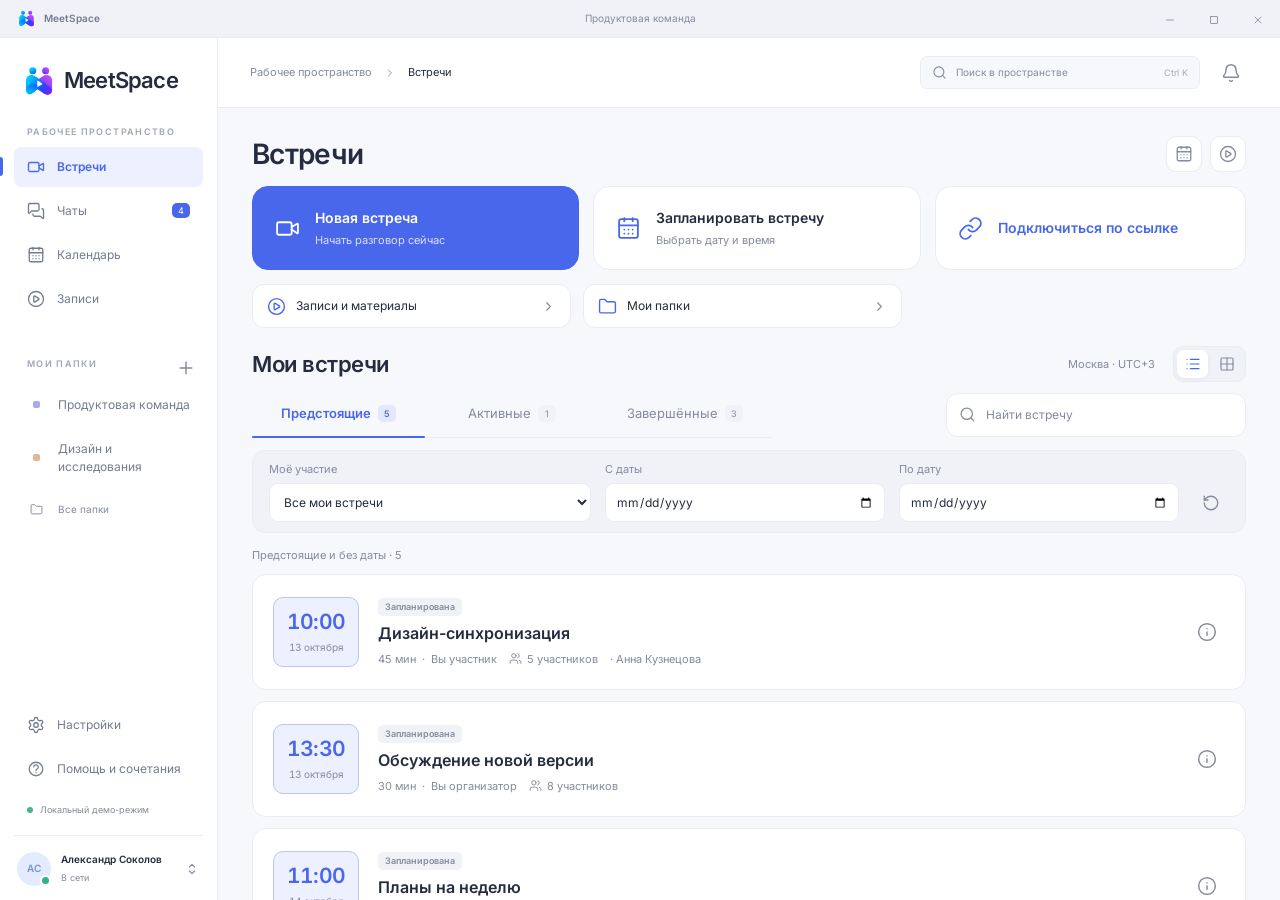
==== commit c3f16dac: "Refine chats, meetings, call layout and settings Align desktop chats and meetings with the mobile re" ====
--- a/index.html
+++ b/index.html
@@ -1,2 +1,2 @@
 <!doctype html>
-<html lang="ru"><head><meta charset="utf-8"><meta name="viewport" content="width=device-width,initial-scale=1"><meta name="theme-color" content="#f5f6fa"><title>MeetSpace — Windows</title><link rel="icon" href="assets/brand-mark.svg" type="image/svg+xml"><link rel="stylesheet" href="styles.css?v=20261024-meeting-editor"><link rel="stylesheet" href="calls.css?v=20261024-invitation"><link rel="stylesheet" href="secondary.css"><link rel="stylesheet" href="extensions.css?v=20261013-no-folder-archive"><link rel="stylesheet" href="personal-call.css?v=20261013-personal"><link rel="stylesheet" href="accounts.css?v=20261016-delete-any-account"><link rel="stylesheet" href="chat-enhancements.css?v=20261016-functional"><link rel="stylesheet" href="recording-library.css?v=20261016-record-about"><link rel="stylesheet" href="chat-actions.css?v=20261016-chat-actions"><link rel="stylesheet" href="installer.css?v=20261024-ssh-installer-r2"></head><body><div id="app"></div><div id="modal-root"></div><div id="toast" role="status" aria-live="polite"></div><script src="assets/icons.js"></script><script src="app.js?v=20261024-meeting-editor"></script><script src="assets/qr-code.js?v=20261024-invitation"></script><script src="calls.js?v=20261024-invitation"></script><script src="secondary.js?v=20261024-ssh-installer-r2"></script><script src="extensions.js?v=20261016-chat-actions"></script><script src="personal-call.js?v=20261013-personal"></script><script src="chat-enhancements.js?v=20261016-functional"></script><script src="recording-library.js?v=20261016-record-about"></script><script src="chat-actions.js?v=20261016-group-leave"></script><script src="installer.js?v=20261024-ssh-installer-r2"></script><script src="accounts.js?v=20261024-ssh-installer-r2"></script><script>Desk.init()</script></body></html>
+<html lang="ru"><head><meta charset="utf-8"><meta name="viewport" content="width=device-width,initial-scale=1"><meta name="theme-color" content="#f5f6fa"><title>MeetSpace — Windows</title><link rel="icon" href="assets/brand-mark.svg" type="image/svg+xml"><link rel="stylesheet" href="styles.css?v=20261115-meetings-reference-r2"><link rel="stylesheet" href="calls.css?v=20261115-call-reference-r4"><link rel="stylesheet" href="secondary.css?v=20261115-notification-switches"><link rel="stylesheet" href="extensions.css?v=20261013-no-folder-archive"><link rel="stylesheet" href="personal-call.css?v=20261013-personal"><link rel="stylesheet" href="accounts.css?v=20261016-delete-any-account"><link rel="stylesheet" href="chat-enhancements.css?v=20261115-chat-spacing"><link rel="stylesheet" href="recording-library.css?v=20261016-record-about"><link rel="stylesheet" href="chat-actions.css?v=20261016-chat-actions"><link rel="stylesheet" href="installer.css?v=20261024-ssh-installer-r2"><link rel="stylesheet" href="avatars.css?v=20261030-group-photo"></head><body><div id="app"></div><div id="modal-root"></div><div id="toast" role="status" aria-live="polite"></div><script src="assets/icons.js"></script><script src="app.js?v=20261115-meetings-reference-r2"></script><script src="assets/qr-code.js?v=20261024-invitation"></script><script src="calls.js?v=20261115-call-reference-r4"></script><script src="secondary.js?v=20261115-notification-switches"></script><script src="extensions.js?v=20261030-avatars"></script><script src="personal-call.js?v=20261030-avatars"></script><script src="chat-enhancements.js?v=20261115-chat-reference-r5"></script><script src="recording-library.js?v=20261016-record-about"></script><script src="chat-actions.js?v=20261016-group-leave"></script><script src="installer.js?v=20261024-ssh-installer-r2"></script><script src="accounts.js?v=20261030-avatars"></script><script src="avatars.js?v=20261030-crop-sidebar"></script><script>Desk.init()</script></body></html>
--- a/styles.css
+++ b/styles.css
@@ -76,23 +76,56 @@
 .member-profile-back:hover{text-decoration:underline}
 .member-profile-pane{border-top:1px solid var(--line)}
 
-/* Calendar event information stays above the current month. */
-.calendar-meeting-modal{width:600px;max-width:100%;max-height:calc(100dvh - 78px)}
-.calendar-meeting-modal .modal-head{align-items:flex-start;gap:20px;margin-bottom:16px}
-.calendar-meeting-modal .modal-head h2{overflow-wrap:anywhere;line-height:1.4}
-.calendar-meeting-modal .modal-head>.icon-btn{flex-shrink:0}
-.calendar-meeting-facts{display:grid;grid-template-columns:minmax(0,1.4fr) minmax(0,1fr);gap:23px 24px;margin:24px 0;padding:22px 0;border-top:1px solid var(--line);border-bottom:1px solid var(--line)}
-.calendar-meeting-facts>div{display:flex;align-items:flex-start;gap:12px;min-width:0}
-.calendar-meeting-facts>div>svg{width:19px;height:19px;flex-shrink:0;color:var(--muted);margin-top:2px}
-.calendar-meeting-facts dt{font-size:10px;color:var(--muted);margin-bottom:7px}
-.calendar-meeting-facts dd{font-size:12px;line-height:1.6;margin:0;overflow-wrap:anywhere}
-.calendar-meeting-facts small{display:block;font-size:10px;color:var(--muted);margin-top:3px}
-.calendar-meeting-description h3{font-size:13px;margin:0 0 10px}
-.calendar-meeting-description p{font-size:12px;line-height:1.8;color:var(--muted);white-space:pre-wrap;overflow-wrap:anywhere}
-.calendar-meeting-actions{margin-top:24px}
-.calendar-meeting-secondary{display:flex;gap:10px;flex-wrap:wrap}
-.calendar-meeting-actions .modal-actions{border-top:1px solid var(--line);padding-top:20px;margin-top:22px;flex-wrap:wrap}
-@media(max-width:580px){.calendar-meeting-facts{grid-template-columns:1fr;gap:18px}.calendar-meeting-secondary .btn{flex:1}}
+/* Meeting information: a prominent heading, grouped facts and fixed actions. */
+.modal.calendar-meeting-modal{width:760px;max-width:100%;max-height:calc(100dvh - 78px);padding:0;overflow:hidden;display:flex;flex-direction:column;border-radius:20px;box-shadow:0 32px 100px #111d463d}
+.calendar-meeting-modal>.modal-head{align-items:center;gap:18px;margin:0;padding:28px 30px;background:linear-gradient(115deg,var(--accent-soft),var(--surface) 80%);border-bottom:1px solid var(--line);flex-shrink:0}
+.meeting-info-emblem{display:grid;place-items:center;width:60px;height:60px;border-radius:18px;color:var(--accent);background:var(--surface);box-shadow:0 5px 16px #4967eb0b;flex-shrink:0}
+.meeting-info-emblem svg{width:28px;height:28px}
+.meeting-info-heading{flex:1;min-width:0}
+.calendar-meeting-modal .modal-head h2{font-size:25px;font-weight:600;letter-spacing:-.7px;overflow-wrap:anywhere;line-height:1.3;margin-top:8px}
+.calendar-meeting-modal .modal-head>.icon-btn{align-self:flex-start;flex-shrink:0;border-radius:50%;background:var(--surface);width:32px;height:32px}
+.meeting-info-status{display:inline-flex;align-items:center;gap:6px;color:var(--accent);font-size:10px;line-height:1.5;font-weight:600;padding:3px 8px;border-radius:5px;background:var(--surface)}
+.meeting-info-status svg{width:12px;height:12px}
+.meeting-info-status.is-active{color:var(--green)}
+.meeting-info-status.is-past{color:var(--muted)}
+.calendar-meeting-modal[data-meeting-status=active] .meeting-info-emblem{color:var(--green)}
+.calendar-meeting-modal[data-meeting-status=active]>.modal-head{background:linear-gradient(115deg,color-mix(in srgb,var(--green) 9%,var(--surface)),var(--surface) 80%)}
+.calendar-meeting-modal[data-meeting-status=past]>.modal-head{background:linear-gradient(115deg,var(--bg),var(--surface) 80%)}
+.calendar-meeting-modal[data-meeting-status=past] .meeting-info-emblem{color:var(--muted)}
+.calendar-meeting-info{display:flex;flex-direction:column;min-height:0}
+.calendar-meeting-content{padding:26px 30px;overflow-y:auto;min-height:0;scrollbar-width:none;overscroll-behavior:contain}
+.calendar-meeting-content::-webkit-scrollbar{display:none}
+.calendar-meeting-facts{display:grid;grid-template-columns:minmax(0,1.25fr) minmax(0,1fr);gap:0;margin:0 0 25px;padding:4px 20px;border:1px solid var(--line);border-radius:14px;background:var(--bg)}
+.calendar-meeting-facts>div{display:flex;align-items:flex-start;gap:12px;min-width:0;padding:18px 0}
+.calendar-meeting-facts>div:nth-child(2n){padding-left:20px}
+.calendar-meeting-facts>div:nth-child(n+3){border-top:1px solid var(--line)}
+.meeting-fact-icon{display:grid;place-items:center;width:32px;height:32px;flex-shrink:0;color:var(--accent);background:var(--surface);border:1px solid var(--line);border-radius:9px}
+.meeting-fact-icon svg{width:17px;height:17px}
+.calendar-meeting-facts>div>div{min-width:0}
+.calendar-meeting-facts dt{font-size:11px;color:var(--muted);margin-bottom:6px}
+.calendar-meeting-facts dd{font-size:14px;font-weight:600;line-height:1.5;margin:0;overflow-wrap:anywhere}
+.calendar-meeting-facts small{display:block;font-size:11px;color:var(--muted);font-weight:400;margin-top:5px}
+.calendar-meeting-facts small b{font-weight:600;color:var(--ink);font-size:12px}
+.meeting-fact-unit{font-weight:400;font-size:12px}
+.calendar-meeting-description h3{font-size:14px;margin:0 0 10px}
+.calendar-meeting-description p{font-size:13px;line-height:1.8;color:var(--ink);white-space:pre-wrap;overflow-wrap:anywhere}
+.calendar-meeting-description p.is-empty{color:var(--muted)}
+.calendar-meeting-secondary{display:flex;gap:10px;flex-wrap:wrap;margin-top:23px}
+.calendar-meeting-secondary .btn{background:var(--surface);border-radius:10px;min-height:42px;font-size:11px;padding:10px 14px}
+.calendar-meeting-secondary .btn:hover{background:var(--accent-soft);border-color:color-mix(in srgb,var(--accent) 25%,var(--line));color:var(--accent)}
+.calendar-meeting-secondary .btn svg{color:var(--accent);width:16px;height:16px}
+.calendar-meeting-footer{display:flex;align-items:center;justify-content:space-between;gap:16px;padding:18px 30px;border-top:1px solid var(--line);background:var(--surface);flex-shrink:0}
+.calendar-meeting-footer .modal-actions{display:flex;gap:10px;margin:0;margin-left:auto;flex-wrap:wrap;justify-content:flex-end}
+.calendar-meeting-footer .btn{min-height:44px;border-radius:10px;font-size:12px}
+.calendar-meeting-footer .btn-primary{box-shadow:0 4px 12px #4967eb26}
+.calendar-meeting-owner-actions{display:flex;align-items:center;gap:4px;flex-shrink:0}
+.calendar-meeting-owner-actions .meeting-edit-action{padding:10px 12px;color:var(--muted);font-size:11px}
+.calendar-meeting-owner-actions .meeting-edit-action:hover{background:var(--bg);color:var(--ink)}
+.calendar-meeting-owner-actions .meeting-delete-action{color:var(--muted);width:38px;height:38px;border-radius:9px}
+.calendar-meeting-owner-actions .meeting-delete-action svg{width:17px;height:17px}
+.calendar-meeting-owner-actions .meeting-delete-action:hover{color:var(--danger);background:color-mix(in srgb,var(--danger) 9%,var(--surface))}
+@media(max-width:650px){.calendar-meeting-modal>.modal-head{padding:22px;gap:13px}.calendar-meeting-modal .modal-head h2{font-size:22px}.meeting-info-emblem{width:48px;height:48px;border-radius:14px}.meeting-info-emblem svg{width:23px;height:23px}.calendar-meeting-content{padding:22px}.calendar-meeting-facts{padding:2px 14px}.calendar-meeting-facts>div{gap:9px}.calendar-meeting-facts>div:nth-child(2n){padding-left:12px}.calendar-meeting-facts dd{font-size:12px}.calendar-meeting-footer{padding:16px 22px;gap:8px}.calendar-meeting-owner-actions .meeting-edit-action span{display:none}.calendar-meeting-owner-actions .meeting-edit-action{width:36px;padding:8px}.calendar-meeting-footer .btn{padding:10px 12px}.calendar-meeting-footer .modal-actions{gap:7px}}
+@media(max-width:470px){.calendar-meeting-facts{grid-template-columns:1fr}.calendar-meeting-facts>div:nth-child(2n){padding-left:0}.calendar-meeting-facts>div:nth-child(n+2){border-top:1px solid var(--line)}.calendar-meeting-secondary .btn{flex:1}.calendar-meeting-footer{flex-wrap:wrap}.calendar-meeting-footer .modal-actions{flex:1}.calendar-meeting-footer .btn{font-size:11px}.meeting-info-emblem{display:none}.calendar-meeting-modal .modal-head h2{font-size:21px}}
 
 .help-product{margin-top:22px;padding:17px 18px;border:1px solid var(--line);border-radius:11px;background:var(--bg)}
 .help-product-identity{display:flex;align-items:center;gap:12px}
@@ -104,9 +137,6 @@
 .help-product-copyright a:hover{text-decoration:underline}
 .help-product-copyright a:focus-visible{outline:2px solid var(--accent);outline-offset:3px;border-radius:2px}
 
-.calendar-meeting-owner-actions{display:flex;gap:10px;flex-wrap:wrap;margin-top:12px}
-.calendar-meeting-owner-actions>.btn{font-size:11px}
-.calendar-meeting-owner-actions>.meeting-delete-action{color:var(--danger)}
 
 /* Meeting editor: fixed header/actions and a quietly scrolling content area. */
 .modal:has(#meeting-form){width:900px;max-width:100%;max-height:calc(100dvh - 78px);padding:0;overflow:hidden;display:flex;flex-direction:column;border-radius:20px;box-shadow:0 32px 100px #111d463d}
@@ -160,3 +190,176 @@
 .meeting-editor-footer-note svg{width:14px;height:14px}
 @media(max-width:760px){.modal:has(#meeting-form){width:600px}.meeting-editor-body{grid-template-columns:1fr;gap:22px;padding:0 22px 22px}.meeting-editor-modal>.modal-head{padding:22px;gap:12px}.meeting-editor-modal .modal-head h2{font-size:21px}.meeting-editor-heading p{font-size:11px}.meeting-editor-side{padding:18px}.meeting-editor-footer.modal-actions{padding:16px 22px}.meeting-editor-footer-note{display:none}.meeting-editor-footer .btn-primary{flex:1}.meeting-editor-emblem{width:42px;height:42px;border-radius:12px}}
 @media(max-width:460px){.meeting-editor-time-grid{grid-template-columns:1fr 1fr}.meeting-editor-time-grid .field:first-child{grid-column:1/-1}.meeting-editor-emblem{display:none}.meeting-editor-modal .modal-head h2{font-size:19px}.meeting-editor-section-head{align-items:flex-start;flex-direction:column;gap:6px}.meeting-editor-footer .btn{font-size:11px;padding:10px 12px}}
+
+/* Meetings follows the mobile/tablet hierarchy, with desktop controls kept accessible. */
+.meeting-page-actions{display:flex;align-items:center;gap:8px}
+.meeting-page-actions .icon-btn{width:36px;height:36px;border:1px solid var(--line);border-radius:10px;background:var(--surface);color:var(--muted)}
+.meeting-page-actions .icon-btn:hover{color:var(--accent);background:var(--accent-soft)}
+.meeting-page-actions .icon-btn svg{width:18px;height:18px}
+
+.meetings-screen{width:100%;max-width:1200px;margin:0 auto}
+.meetings-screen>.page-heading{margin-bottom:14px;align-items:center}
+.meetings-screen>.page-heading h1{font-size:28px;line-height:1.25;letter-spacing:-.7px}
+.meetings-screen .quick-actions{grid-template-columns:minmax(0,1fr) minmax(0,1fr) minmax(0,.95fr);gap:14px;margin-bottom:14px}
+.meetings-screen .quick-card{min-width:0;min-height:84px;padding:17px 21px;gap:14px;border-radius:16px;box-shadow:none;position:relative}
+.meetings-screen .quick-card:hover{box-shadow:0 5px 18px #202b4508;transform:translateY(-1px);border-color:color-mix(in srgb,var(--accent) 35%,var(--line))}
+.meetings-screen .quick-card.primary:after{display:none}
+.meetings-screen .quick-icon,.meetings-screen .primary .quick-icon{width:27px;height:30px;border-radius:0;background:transparent;color:var(--accent)}
+.meetings-screen .primary .quick-icon{color:inherit}
+.meetings-screen .quick-icon svg{width:25px;height:25px}
+.meetings-screen .quick-card>div{min-width:0}
+.meetings-screen .quick-card strong{font-size:14px;line-height:1.4;overflow-wrap:anywhere}
+.meetings-screen .quick-card small{font-size:11px;line-height:1.5;margin-top:4px}
+.meetings-screen .quick-card>svg{display:none}
+.meetings-screen .quick-card.join{font-weight:600;color:var(--accent)}
+.meetings-shortcuts{display:grid;grid-template-columns:repeat(2,minmax(0,1fr));gap:12px;max-width:650px;margin:0 0 18px}
+.meetings-shortcuts>button{display:flex;align-items:center;gap:10px;min-height:44px;padding:10px 14px;border:1px solid var(--line);border-radius:12px;background:var(--surface);text-align:left;font-size:12px}
+.meetings-shortcuts>button:hover{border-color:color-mix(in srgb,var(--accent) 35%,var(--line));background:var(--accent-soft)}
+.meetings-shortcuts svg{width:19px;height:19px;color:var(--accent);flex-shrink:0}
+.meetings-shortcuts svg:last-child{width:15px;height:15px;margin-left:auto;color:var(--muted)}
+.meetings-screen .section-heading{min-height:34px;margin-bottom:10px;gap:18px}
+.meetings-screen .section-heading h2{font-size:22px;letter-spacing:-.5px;line-height:1.3}
+.meetings-heading-tools{display:flex;align-items:center;gap:18px;flex-shrink:0}
+.meeting-timezone{display:inline-flex;align-items:center;gap:6px;white-space:nowrap;color:var(--muted);font-size:11px}
+.meeting-timezone svg{width:14px;height:14px}
+.meetings-view-switch{display:inline-flex;gap:3px;flex:none;padding:3px;border:1px solid var(--line);border-radius:10px;background:var(--surface2)}
+.meetings-view-switch .icon-btn{width:31px;height:28px;border-radius:7px}
+.meetings-view-switch .icon-btn svg{width:16px;height:16px}
+.meetings-view-switch .icon-btn[aria-pressed=true]{color:var(--accent);background:var(--surface);box-shadow:0 1px 4px #202b4510}
+.meetings-toolbar{display:flex;align-items:center;gap:24px;margin-bottom:12px;min-width:0}
+.meetings-toolbar .tabs{flex:1;min-width:0;max-width:520px;gap:0;margin:0}
+.meetings-toolbar .tabs button{flex:1;min-width:0;display:flex;align-items:center;justify-content:center;gap:7px;padding:12px 7px 13px;font-size:13px;min-height:44px}
+.meetings-toolbar .tabs .num{min-width:18px;padding:0 4px;line-height:17px;text-align:center;font-size:9px;margin:0;border-radius:5px}
+.meetings-toolbar .tabs button.active:after{height:2px}
+.meetings-toolbar>.input-icon{flex:0 1 300px;margin-left:auto}
+.meetings-toolbar>.input-icon input{height:44px;border-radius:12px;background:var(--surface);font-size:12px;padding-left:39px}
+.meetings-toolbar>.input-icon>svg{width:17px;height:17px;top:13px;left:13px}
+.meeting-filter-toggle{display:none;align-items:center;justify-content:center;position:relative;gap:7px;flex:none;width:42px;height:44px;padding:0;border:1px solid var(--line);border-radius:12px;color:var(--ink);background:var(--surface)}
+.meeting-filter-toggle>svg{width:19px;height:19px}
+.meeting-filter-toggle>span{display:none}
+.meeting-filter-toggle.active{color:var(--accent);background:var(--accent-soft);border-color:color-mix(in srgb,var(--accent) 35%,var(--line))}
+.meeting-filter-toggle .dot{position:absolute;width:5px;height:5px;top:7px;right:7px;color:var(--accent)}
+.meetings-filter-panel{display:grid;grid-template-columns:minmax(0,1.15fr) minmax(0,1fr) minmax(0,1fr) auto;align-items:end;gap:14px;padding:10px 16px;border:1px solid var(--line);border-radius:13px;background:var(--surface2);margin-bottom:14px}
+.meetings-filter-panel .field{min-width:0;gap:6px;margin:0;font-size:11px;color:var(--muted);font-weight:400}
+.meetings-filter-panel input,.meetings-filter-panel select{height:39px;width:100%;min-width:0;padding:0 10px;border-radius:9px;font-size:12px;background:var(--surface);color:var(--ink)}
+.meetings-filter-panel>.icon-btn{width:36px;height:39px;border-radius:9px;color:var(--muted)}
+.meetings-filter-panel>.icon-btn:hover{background:var(--surface);color:var(--accent)}
+.meetings-filter-panel>.icon-btn svg{width:18px;height:18px}
+.meetings-result-summary{margin:0 0 10px;font-size:11px;color:var(--muted);line-height:1.5;font-weight:400}
+.meetings-screen .meeting-card{padding:17px 20px;margin-bottom:11px;gap:18px;border-radius:14px;min-height:116px;transition:border-color .15s,box-shadow .15s;cursor:default}
+.meetings-screen .meeting-card:hover{border-color:color-mix(in srgb,var(--accent) 35%,var(--line));box-shadow:0 3px 12px #202b4505}
+.meetings-screen .meeting-card.selected{border-color:var(--accent);box-shadow:none}
+.meetings-screen .meeting-card.selected:before{display:none}
+.meetings-screen .meeting-card.is-live{border-color:color-mix(in srgb,var(--accent) 65%,var(--line))}
+.meetings-screen .meeting-open{gap:19px;align-items:center;align-self:stretch}
+.meetings-screen .meeting-time{width:86px;min-height:70px;padding:9px 6px;flex-shrink:0;border:1px solid color-mix(in srgb,var(--accent) 29%,var(--line));border-radius:10px;background:var(--accent-soft);text-align:center;display:flex;flex-direction:column;align-items:center;justify-content:center;align-self:center;font-variant-numeric:tabular-nums}
+.meetings-screen .meeting-time strong{font-size:21px;line-height:1.25;letter-spacing:-.6px;color:var(--accent)}
+.meetings-screen .meeting-time small{display:block;font-size:10px;line-height:1.4;color:var(--muted);margin-top:4px;white-space:normal}
+.meetings-screen .meeting-time>svg{width:23px;height:23px;color:var(--accent)}
+.meetings-screen .meeting-info .badge{font-size:9px;line-height:1.4;padding:3px 7px;margin-bottom:6px;border-radius:5px;background:var(--surface2);color:var(--muted)}
+.meetings-screen .meeting-info .badge.green{background:#eaf7f1;color:#278e71}
+.meetings-screen .meeting-title{font-size:16px;line-height:1.4;margin-bottom:6px;overflow-wrap:anywhere}
+.meetings-screen .meeting-meta{font-size:11px;line-height:1.5;column-gap:12px;row-gap:4px}
+.meetings-screen .meeting-meta>span{display:inline-flex;align-items:center;gap:5px;width:auto;margin-left:0}
+.meetings-screen .meeting-meta>span:nth-last-child(2),.meetings-screen .meeting-meta>span:last-child{display:inline-flex;width:auto;margin-left:0}
+.meetings-screen .meeting-meta .meeting-meta-dot{margin-left:-6px;margin-right:-6px}
+.meetings-screen .meeting-info .badge .dot{width:5px;height:5px;margin-right:4px}
+.meetings-screen .meeting-meta svg{width:13px;height:13px;flex-shrink:0}
+.meetings-screen .meeting-card-actions{padding:0;border:0;width:auto;flex-shrink:0;align-self:center}
+.meetings-screen .meeting-card-actions .icon-btn{width:36px;height:36px;border:0;border-radius:10px;color:var(--muted)}
+.meetings-screen .meeting-card-actions .icon-btn:hover{color:var(--accent);background:var(--accent-soft)}
+.meetings-screen .meeting-card-actions .icon-btn svg{width:20px;height:20px}
+.meetings-screen .grid-view{grid-template-columns:repeat(2,minmax(0,1fr));gap:12px 16px}
+.meetings-screen .grid-view .meetings-result-summary{grid-column:1/-1;margin-bottom:0}
+.meetings-screen .grid-view .meeting-card{position:relative;display:flex;flex-direction:row;align-items:center;flex-wrap:nowrap;padding:18px;margin:0;gap:8px;min-height:144px}
+.meetings-screen .grid-view .meeting-open{gap:14px;align-items:center;padding-right:20px}
+.meetings-screen .grid-view .meeting-time{width:75px;min-height:68px}
+.meetings-screen .grid-view .meeting-title{font-size:14px}
+.meetings-screen .grid-view .meeting-meta{gap:4px 9px;font-size:10px}
+.meetings-screen .grid-view .meeting-card-actions{position:absolute;right:6px;top:8px;width:auto;padding:0;border:0}
+.meetings-screen .grid-view .meeting-card-actions .icon-btn{width:28px;height:28px}
+.meetings-screen .grid-view .empty-state{grid-column:1/-1}
+.meetings-screen .empty-state{padding:42px 20px;margin-top:0;background:var(--surface);border:1px dashed var(--line);border-radius:14px}
+.meetings-screen .page-footer{margin-top:24px;padding-top:16px;border-top:1px solid var(--line);gap:16px;font-size:10px;line-height:1.5}
+[data-theme=dark] .meetings-screen .meeting-info .badge.green{background:#253e38;color:#7acdb4}
+@media(max-width:1180px){
+ .meetings-screen .quick-actions{gap:12px}
+ .meetings-screen .quick-card{padding:17px;gap:12px}
+ .meetings-screen .quick-card strong{font-size:13px}
+ .meetings-screen .quick-card small{font-size:10px}
+ .meetings-toolbar{gap:18px}
+ .meetings-toolbar>.input-icon{flex-basis:240px}
+ .meetings-toolbar .tabs button{font-size:12px;padding-left:5px;padding-right:5px;gap:5px}
+ .meetings-filter-panel{gap:12px}
+ .meetings-screen .meeting-card{padding:16px 18px;gap:14px}
+ .meetings-screen .meeting-open{gap:16px}
+ .meetings-screen .meeting-title{font-size:15px}
+}
+@media(max-width:950px){
+ .meetings-toolbar>.input-icon{flex-basis:220px}
+ .meetings-heading-tools{gap:12px}
+ .meetings-screen .grid-view{grid-template-columns:1fr}
+}
+@media(max-width:760px){
+ .meetings-screen>.page-heading{margin-bottom:14px}
+ .meetings-screen .quick-actions{grid-template-columns:repeat(2,minmax(0,1fr));gap:10px;margin-bottom:10px}
+ .meetings-screen .quick-card{flex-direction:column;align-items:flex-start;gap:13px;justify-content:space-between;padding:17px;min-height:110px}
+ .meetings-screen .quick-card>svg{display:block;position:absolute;right:14px;top:16px;width:16px;height:16px}
+ .meetings-screen .quick-card small{display:none}
+ .meetings-screen .quick-card.join{grid-column:1/-1;flex-direction:row;align-items:center;justify-content:center;padding:5px 12px;min-height:36px;border:0;background:transparent;gap:8px}
+ .meetings-screen .quick-card.join .quick-icon{width:18px;height:18px}
+ .meetings-screen .quick-card.join .quick-icon svg{width:17px;height:17px}
+ .meetings-screen .quick-card.join strong{font-size:12px}
+ .meetings-screen .quick-card.join>svg{display:block;position:static;margin:0;width:14px;height:14px;color:var(--accent)}
+ .meetings-shortcuts{gap:10px;margin-bottom:24px;max-width:none}
+ .meetings-shortcuts>button{font-size:11px;gap:8px;padding:10px;min-height:43px}
+ .meetings-shortcuts svg{width:17px;height:17px}
+ .meetings-screen .section-heading h2{font-size:20px}
+ .meeting-timezone{font-size:10px}
+ .meeting-timezone svg{display:none}
+ .meetings-toolbar{display:grid;grid-template-columns:minmax(0,1fr) 42px;gap:10px 8px;margin-bottom:14px}
+ .meetings-toolbar .tabs{grid-row:2;grid-column:1/-1;max-width:none;min-width:0;overflow-x:auto;scrollbar-width:none}
+ .meetings-toolbar .tabs button{font-size:12px;gap:6px;padding:11px 6px;min-height:43px}
+ .meetings-toolbar>.input-icon{grid-row:1;grid-column:1;margin:0;width:100%}
+ .meeting-filter-toggle{display:inline-flex;grid-row:1;grid-column:2}
+ .meetings-filter-panel{display:none;grid-template-columns:repeat(2,minmax(0,1fr));gap:12px;padding:13px;margin-bottom:16px}
+ .meetings-filter-panel.is-open{display:grid}
+ .meetings-filter-panel .field:first-child{grid-column:1/-1}
+ .meetings-filter-panel>.icon-btn{grid-column:2;justify-self:end;height:32px}
+ .meetings-screen .meeting-card{padding:15px 14px;gap:10px;min-height:116px}
+ .meetings-screen .meeting-open{gap:13px}
+ .meetings-screen .meeting-time{width:75px;min-height:66px}
+ .meetings-screen .meeting-time strong{font-size:19px}
+ .meetings-screen .meeting-title{font-size:14px}
+ .meetings-screen .meeting-meta{font-size:10px;column-gap:8px}
+ .meetings-screen .meeting-card-actions .icon-btn{width:30px;height:32px}
+ .meetings-screen .page-footer>span:last-child{display:none}
+}
+@media(max-width:540px){
+ .meetings-screen>.page-heading h1{font-size:25px}
+ .meetings-screen .section-heading{gap:8px}
+ .meetings-heading-tools{gap:8px}
+ .meeting-timezone{display:none}
+ .meetings-view-switch .icon-btn{width:28px;height:27px}
+ .meetings-screen .quick-card strong{font-size:12px}
+ .meetings-shortcuts>button{font-size:10px;gap:6px;padding:9px}
+ .meetings-shortcuts svg{width:16px;height:16px}
+ .meetings-shortcuts svg:last-child{width:12px;height:12px}
+ .meetings-toolbar .tabs button{font-size:11px;gap:4px}
+ .meetings-toolbar .tabs .num{font-size:9px;min-width:15px;padding:0 3px}
+ .meetings-screen .meeting-card{position:relative;padding:14px 12px;gap:0}
+ .meetings-screen .meeting-open{gap:11px;padding-right:8px}
+ .meetings-screen .meeting-time{width:66px;min-height:64px;padding:8px 4px}
+ .meetings-screen .meeting-time strong{font-size:18px}
+ .meetings-screen .meeting-time small{font-size:9px}
+ .meetings-screen .meeting-title{font-size:13px;padding-right:15px}
+ .meetings-screen .meeting-card-actions{position:absolute;right:5px;top:6px}
+ .meetings-screen .meeting-card-actions .icon-btn{width:26px;height:28px}
+ .meetings-screen .meeting-card-actions .icon-btn svg{width:17px;height:17px}
+ .meetings-screen .grid-view .meeting-card{padding:14px 12px}
+ .meetings-screen .grid-view .meeting-open{gap:11px;padding-right:8px}
+ .meetings-screen .grid-view .meeting-time{width:66px;min-height:64px}
+}
+.sec-compact .meetings-screen .meeting-card{min-height:96px;padding-top:12px;padding-bottom:12px}
+.sec-compact .meetings-screen .grid-view .meeting-card{min-height:120px}
+@media(prefers-reduced-motion:reduce){.meetings-screen .quick-card,.meetings-screen .meeting-card{transition:none}.meetings-screen .quick-card:hover{transform:none}}
--- a/calls.css
+++ b/calls.css
@@ -125,7 +125,7 @@
 }
 
 /* Navigation out of the meeting room. */
-.call-back-link{display:inline-flex;align-items:center;gap:8px;flex:none;padding:10px 12px;margin-right:8px;border:1px solid #3c495c;border-radius:10px;color:#b9c8dc;text-decoration:none;font-size:11px;white-space:nowrap}.call-back-link svg{width:16px;height:16px}.call-back-link:hover{background:#303e50;color:#edf1f8}.call-back-link:focus-visible,.call-settings-link:focus-visible{outline:2px solid #bacfdd;outline-offset:4px}.call-settings-link{text-decoration:none}
+.call-back-link{display:inline-flex;align-items:center;gap:8px;flex:none;padding:10px 12px;margin-right:8px;border:1px solid #3c495c;border-radius:10px;color:#b9c8dc;text-decoration:none;font-size:11px;white-space:nowrap}.call-back-link svg{width:16px;height:16px}.call-back-link:hover{background:#303e50;color:#edf1f8}.call-back-link:focus-visible{outline:2px solid #bacfdd;outline-offset:4px}
 @media(max-width:850px){.call-back-link{padding:9px;margin-right:0;gap:5px;font-size:10px}.call-room-name{gap:10px}.call-room-name h1{max-width:38vw}}
 
 /* Conference messages keep their timestamp inside the bubble. */
@@ -208,3 +208,198 @@
  .call-share-modal>.modal-head h2{font-size:20px}
  .call-share-footer{margin-top:20px;padding-top:20px}
 }
+
+/* Desktop meeting room follows the current phone/tablet conference layout. */
+.call-room-reference{--room-bg:#19151f;--room-surface:#282230;--room-line:#494052;--room-text:#f4eff7;--room-muted:#bcb0c7;--room-active:#4c375b;--room-active-line:#a98bbd;--room-speaking:#88dbb4;--room-gutter:24px;background:var(--room-bg);color:var(--room-text);min-height:500px}
+.call-room-reference .call-room-header{height:88px;margin:0 var(--room-gutter);padding:12px 0 15px;border-bottom:1px solid var(--room-line);gap:16px}
+.call-room-reference .call-room-name{gap:12px}
+.call-room-reference .call-room-name h1{font-size:20px;line-height:1.3;letter-spacing:-.4px;margin:0 0 5px;max-width:none}
+.call-room-reference .call-room-name p{font-size:12px;color:var(--room-muted);gap:7px}
+.call-room-reference .call-back-link{margin:0;min-width:42px;height:42px;justify-content:center;padding:0 10px;border:0;border-radius:10px;color:var(--room-muted);font-size:11px}
+.call-room-reference .call-back-link:hover{background:var(--room-surface);color:var(--room-text)}
+.call-room-reference .call-back-link svg{width:19px;height:19px}
+.call-room-reference .call-demo-label{border:0;padding:0;margin:0;font-size:10px;color:var(--room-muted)}
+.call-room-reference .call-header-actions{gap:8px}
+.call-room-reference .call-header-actions>.call-clock{font-size:12px;color:var(--room-muted);margin-right:10px;white-space:nowrap}
+.call-room-reference .call-header-actions>button{display:inline-flex;align-items:center;justify-content:center;min-width:44px;width:auto;height:44px;gap:8px;margin:0;padding:0 12px;border:1px solid var(--room-line);border-radius:10px;background:var(--room-surface);color:var(--room-text);font-size:12px;font-weight:500}
+.call-room-reference .call-header-actions>button:hover{background:#382e42;border-color:#766383}
+.call-room-reference .call-header-actions>button svg{width:19px;height:19px}
+.call-room-reference .recording-status>svg{color:var(--room-muted)}
+.call-room-reference .recording-status.is-recording>svg{color:#ff879c}
+.call-room-reference .recording-status small{color:var(--room-muted);font-size:9px}
+.call-room-reference .call-body{gap:16px;margin:0 var(--room-gutter);padding:16px 0;min-height:0}
+.call-room-reference .call-stage{flex:1;min-height:0;min-width:0;padding:0;gap:12px}
+.call-room-reference .call-viewbar{display:flex;align-items:center;justify-content:space-between;gap:12px;flex:none;min-width:0}
+.call-room-reference .call-view-switch{display:inline-flex;gap:3px;padding:3px;border:1px solid var(--room-line);border-radius:11px;background:var(--room-surface)}
+.call-room-reference .call-view-switch button{display:inline-flex;align-items:center;justify-content:center;gap:7px;min-height:34px;padding:0 11px;border:1px solid transparent;border-radius:8px;background:transparent;color:var(--room-muted);font-size:12px;font-weight:600;white-space:nowrap}
+.call-room-reference .call-view-switch button.active,.call-room-reference .call-view-switch button[aria-pressed="true"]{background:#3c3047;border-color:#635170;color:var(--room-text)}
+.call-room-reference .call-view-switch button:hover{color:var(--room-text)}
+.call-room-reference .call-view-switch svg,.call-room-reference .call-participant-count svg{width:15px;height:15px}
+.call-room-reference .call-participant-count{display:inline-flex;align-items:center;gap:7px;font-size:12px;color:var(--room-muted);white-space:nowrap}
+.call-room-reference .call-media{display:grid;place-items:center;flex:1;min-height:0;min-width:0;container:call-media / size}
+.call-room-reference .call-video-grid{--video-columns:3;--video-rows:2;--video-gap:12px;display:flex;flex-wrap:wrap;justify-content:center;align-content:safe center;gap:var(--video-gap);flex:none;grid-template-columns:none;grid-template-rows:none;min-height:0;max-height:100cqh;width:min(100%,calc((100cqh - (var(--video-rows) - 1) * var(--video-gap)) * 16 * var(--video-columns) / (9 * var(--video-rows)) + (var(--video-columns) - 1) * var(--video-gap)));overflow:hidden auto;scrollbar-width:thin;scrollbar-color:var(--room-line) transparent}
+.call-room-reference .call-video-grid>.call-tile{flex:0 0 calc((100% - (var(--video-columns) - 1) * var(--video-gap)) / var(--video-columns));grid-column:auto;grid-row:auto;width:auto;height:auto;aspect-ratio:16 / 9;padding:0;border-radius:15px}
+.call-room-reference .call-video-grid.personal{--video-columns:2;--video-rows:1}
+.call-room-reference .call-tile{isolation:isolate;background:radial-gradient(ellipse at 50% 42%,#3a3146,var(--room-surface) 78%);border:1px solid var(--room-line);color:var(--room-text);text-align:left}
+.call-room-reference .call-tile.own{background:radial-gradient(ellipse at 50% 42%,#313c53,var(--room-surface) 78%)}
+.call-room-reference .call-tile.speaker{border-color:var(--room-speaking);box-shadow:inset 0 0 0 1px var(--room-speaking);background:radial-gradient(ellipse at 50% 42%,#29423b,var(--room-surface) 78%)}
+.call-room-reference button.call-tile:hover{border-color:var(--room-active-line)}
+.call-room-reference .tile-ambient{display:none}
+.call-room-reference .tile-person .call-avatar{display:inline-flex}
+.call-room-reference .call-video-grid .speaker-label{display:none}
+.call-room-reference .tile-person .call-avatar.peach{color:#ad7d5d}
+.call-room-reference .tile-person .call-avatar.mint{color:#477d72}
+.call-room-reference .tile-person .call-avatar.lilac{color:#7957a2}
+.call-room-reference .tile-person .call-avatar.blue,.call-room-reference .tile-person .call-avatar.self{color:#5475bb}
+
+.call-room-reference .call-camera-feed{position:absolute;inset:0;z-index:0;width:100%;height:100%;object-fit:contain}
+.call-room-reference .tile-person{position:relative;z-index:1;gap:0;transform:none}
+.call-room-reference .tile-person>span:last-child:not(.call-avatar){display:none}
+.call-room-reference .call-video-grid .tile-person .call-avatar{width:68px;height:68px;font-size:23px;box-shadow:0 0 0 6px #ffffff08}
+.call-room-reference .tile-caption{z-index:2;bottom:9px;left:9px;right:auto;width:max-content;max-width:calc(100% - 18px);padding:5px 8px;gap:7px;border:1px solid #ffffff16;border-radius:8px;background:#17131eea;color:var(--room-text)}
+.call-room-reference .tile-caption strong{font-size:12px;font-weight:500;color:var(--room-text);max-width:none}
+.call-room-reference .tile-caption em{font-size:11px;color:var(--room-muted)}
+.call-room-reference .tile-caption>span{display:grid;width:15px;height:15px;flex:none;background:transparent}
+.call-room-reference .tile-caption svg{width:14px;height:14px;color:var(--room-muted)}
+.call-room-reference .voice-bars{color:var(--room-speaking)}
+.call-room-reference .speaker-label{z-index:2;top:10px;left:10px;min-height:30px;gap:6px;padding:4px 10px;border:1px solid #456b5d;border-radius:8px;background:#192e28ed;color:var(--room-speaking);font-size:11px;font-weight:600}
+.call-room-reference .speaker-label svg{width:14px;height:14px}
+.call-room-reference .call-stage-caption{height:auto;font-size:9px;color:var(--room-muted);line-height:1.3}
+.call-room-reference .call-speaker-layout{display:grid;justify-items:center;gap:10px;width:100%;min-width:0}
+.call-room-reference .call-featured{width:min(100%,max(0px,calc((100cqh - 126px) * 16 / 9)));aspect-ratio:16 / 9;min-width:0}
+.call-room-reference .call-featured>.call-tile{display:flex;justify-content:center;align-items:center;width:100%;height:100%;aspect-ratio:16 / 9;padding:0;border-radius:13px}
+.call-room-reference .call-featured .tile-person .call-avatar{width:90px;height:90px;font-size:30px;box-shadow:0 0 0 8px #ffffff08}
+.call-room-reference .call-featured .tile-caption{inset-inline:0;bottom:8px;margin-inline:auto}
+.call-room-reference .call-speaker-rail{width:min(100%,466px);min-width:0}
+.call-room-reference .call-speaker-rail .presentation-filmstrip{display:flex;justify-content:center;gap:10px;height:auto;min-height:0;margin:0;padding:0;overflow:hidden;grid-template-columns:none}
+.call-room-reference .call-speaker-rail .presentation-filmstrip .call-tile{flex:0 0 calc((100% - 20px) / 3);width:calc((100% - 20px) / 3);height:auto;aspect-ratio:16 / 9;border-radius:10px;padding:0}
+.call-room-reference .presentation-filmstrip .tile-person .call-avatar{display:inline-flex;width:36px;height:36px;font-size:12px;box-shadow:none}
+.call-room-reference .presentation-filmstrip .tile-person{transform:translateY(-7px)}
+.call-room-reference .presentation-filmstrip .tile-caption{left:0;right:0;bottom:0;width:100%;max-width:none;margin:0;padding:4px 6px;border:0;border-radius:0;gap:4px;background:#17131e66}
+.call-room-reference .presentation-filmstrip .tile-caption strong{flex:1;min-width:0;font-size:11px}
+.call-room-reference .presentation-filmstrip .tile-caption em{font-size:10px}
+.call-room-reference .presentation-filmstrip .tile-caption>span{display:grid;width:13px;height:13px}
+.call-room-reference .presentation-filmstrip .tile-caption svg{width:13px;height:13px}
+.call-room-reference .presentation-filmstrip .speaker-label{display:none}
+.call-room-reference .call-rail-pages{display:flex;justify-content:center;align-items:center;gap:2px;min-height:28px;margin-top:2px}
+.call-room-reference .call-rail-pages button{display:grid;place-items:center;width:28px;height:28px;padding:0;border:0;border-radius:50%;background:transparent;color:transparent;font-size:0}
+.call-room-reference .call-rail-pages button:after{content:'';width:7px;height:7px;border-radius:50%;background:#82758b}
+.call-room-reference .call-rail-pages button.active:after,.call-room-reference .call-rail-pages button[aria-current="true"]:after{background:var(--room-text)}
+.call-room-reference .call-toolbar{height:auto;min-height:88px;flex:none;justify-content:center;gap:0;margin:0 var(--room-gutter);padding:11px 0;border-top:1px solid var(--room-line);background:var(--room-bg)}
+.call-room-reference .call-controls{display:grid;grid-auto-flow:column;grid-auto-columns:minmax(80px,1fr);gap:6px;max-width:100%;padding:5px;border:1px solid #40364b;border-radius:13px;background:#241e2c}
+.call-room-reference .call-control{display:flex;justify-content:center;align-items:center;gap:5px;min-width:0;min-height:56px;padding:6px 12px;border:1px solid var(--room-line);border-radius:9px;background:var(--room-surface);color:var(--room-text)}
+.call-room-reference .call-control>span,.call-room-reference .call-control:hover>span,.call-room-reference .call-control.selected>span,.call-room-reference .call-control.leave-call:hover>span{width:auto;height:auto;border:0;border-radius:0;background:transparent;color:inherit}
+.call-room-reference .call-control svg{width:22px;height:22px}
+.call-room-reference .call-control small{font-size:11px;line-height:1.3}
+.call-room-reference .call-control:hover{background:#382e42}
+.call-room-reference .call-control.selected{background:var(--room-active);border-color:var(--room-active-line)}
+.call-room-reference .call-control.disabled-media{background:var(--room-surface);border-color:var(--room-line)}
+.call-room-reference .call-control.leave-call{margin:0;background:#bc213a;border-color:#bc213a;color:#fff}
+.call-room-reference .call-control.leave-call:hover{background:#ce2943;border-color:#ce2943}
+.call-room-reference button:focus-visible,.call-room-reference a:focus-visible{outline:2px solid var(--room-active-line);outline-offset:2px}
+.call-room-reference .call-tile:focus-visible{outline-offset:-3px}
+.call-room-reference .call-sidepanel{--panel-bg:#fff;--panel-feed:#f4eff6;--panel-ink:#292432;--panel-muted:#7c7284;--panel-line:#e6deea;--panel-accent:#6e477c;--panel-tint:#f0e6f4;flex:0 0 clamp(260px,26%,350px);width:auto;min-width:0;margin:0;overflow:hidden;border:1px solid var(--panel-line);border-radius:14px;background:var(--panel-bg);color:var(--panel-ink)}
+[data-theme="dark"] .call-room-reference .call-sidepanel{--panel-bg:#2d2535;--panel-feed:#24202c;--panel-ink:#f4eff7;--panel-muted:#bcb0c7;--panel-line:#494052;--panel-accent:#d5b2e4;--panel-tint:#45344e}
+.call-room-reference .call-panel-head{display:flex;align-items:center;justify-content:space-between;gap:10px;min-height:48px;padding:10px 12px 4px 16px}
+.call-room-reference .call-panel-head h2{font-size:17px;line-height:1.35;color:var(--panel-ink)}
+.call-room-reference .call-panel-head button{display:grid;place-items:center;width:30px;height:30px;border:0;border-radius:8px;background:none;color:var(--panel-muted);flex:none}
+.call-room-reference .call-panel-head button:hover{background:var(--panel-tint)}
+.call-room-reference .call-panel-head svg{width:18px;height:18px}
+.call-room-reference .call-panel-tabs{height:44px;gap:18px;padding:0 16px;border-color:var(--panel-line)}
+.call-room-reference .call-panel-tabs button{height:44px;padding:0 1px;font-size:13px;color:var(--panel-muted)}
+.call-room-reference .call-panel-tabs button.active{color:var(--panel-accent);font-weight:600}
+.call-room-reference .call-panel-tabs button.active:after{background:var(--panel-accent);bottom:0}
+.call-room-reference .call-panel-tabs button span{background:var(--panel-tint);color:var(--panel-accent);font-size:10px}
+.call-room-reference .call-chat-messages,.call-room-reference .call-panel-content{background:var(--panel-feed);padding:14px 12px;scrollbar-color:var(--panel-line) transparent}
+.call-room-reference .call-chat-notice{font-size:10px;color:var(--panel-muted);padding-bottom:16px}
+.call-room-reference .call-message{gap:8px;margin-bottom:12px}
+.call-room-reference .call-message>.call-avatar{display:none}
+.call-room-reference .call-message-meta{padding-bottom:4px}
+.call-room-reference .call-message-meta strong{font-size:11px;color:var(--panel-accent)}
+.call-room-reference .call-message-bubble{padding:9px 11px;border:1px solid var(--panel-line);border-radius:14px 14px 14px 4px;background:var(--panel-bg);box-shadow:0 1px 3px #35233d0a}
+.call-room-reference .call-message-bubble p{color:var(--panel-ink);font-size:12px;line-height:1.5}
+.call-room-reference .call-message.own .call-message-bubble{background:var(--panel-tint);border-color:var(--panel-line);border-radius:14px 14px 4px 14px}
+.call-room-reference .call-message.own .call-message-bubble p{color:var(--panel-ink)}
+.call-room-reference .call-message-footer,.call-room-reference .call-message.own .call-message-footer{font-size:10px;color:var(--panel-muted)}
+.call-room-reference .call-message-sent{color:var(--panel-accent)}
+.call-room-reference .call-chat-composer{margin:0;padding:10px;border:0;border-top:1px solid var(--panel-line);border-radius:0;background:var(--panel-bg)}
+.call-room-reference .call-chat-composer textarea{min-height:52px;padding:9px 10px;border:1px solid var(--panel-line);border-radius:10px;background:var(--panel-feed);color:var(--panel-ink);font-size:13px;line-height:1.4;scrollbar-color:var(--panel-line) transparent}
+.call-room-reference .call-chat-composer textarea::placeholder{color:var(--panel-muted)}
+.call-room-reference .call-chat-composer textarea:focus{border-color:var(--panel-accent);outline:none}
+.call-room-reference .call-chat-composer>div{margin-top:7px;gap:7px}
+.call-room-reference .call-chat-composer>div>span{font-size:9px;color:var(--panel-muted)}
+.call-room-reference .call-chat-composer button{width:34px;height:32px;border-radius:9px;background:#734a83;color:white}
+.call-room-reference .call-chat-composer button svg{width:17px;height:17px}
+.call-room-reference .call-panel-content{padding:18px 16px}
+.call-room-reference .participants-caption{color:var(--panel-muted);font-size:10px}
+.call-room-reference .call-participant{margin-bottom:20px}
+.call-room-reference .call-participant strong{font-size:12px;color:var(--panel-ink);max-width:none}
+.call-room-reference .call-participant small{font-size:10px;color:var(--panel-muted)}
+.call-room-reference .participant-status{color:var(--panel-muted)}
+.call-room-reference .invite-call{min-height:38px;border:1px solid var(--panel-line);border-radius:9px;background:var(--panel-bg);color:var(--panel-accent);font-size:11px}
+.call-room-reference .call-side-note,.call-room-reference .call-side-note p span{color:var(--panel-muted)}
+.call-room-reference .call-presentation{display:grid;grid-template-rows:minmax(0,1fr) auto;width:100%;height:100%;gap:10px;min-width:0}
+.call-room-reference .presentation-view,.call-room-reference .call-body.with-panel .presentation-view{display:flex;flex-direction:column;min-height:0;padding:0;border:0;border-radius:0;background:transparent;overflow:hidden}
+.call-room-reference .presentation-canvas{display:grid;place-items:center;flex:1;min-height:0;min-width:0;container-type:size}
+.call-room-reference .presentation-paper,.call-room-reference .call-body.with-panel .presentation-paper{flex:none;width:min(100cqw,calc(100cqh * 16 / 9));height:auto;aspect-ratio:16 / 9;padding:0;border-radius:10px;container-type:inline-size;box-shadow:0 8px 32px #0003}
+.call-room-reference .slide-eyebrow{position:absolute;top:11%;left:7%;font-size:1.1cqw;letter-spacing:.26cqw;margin:0}
+.call-room-reference .presentation-paper h2,.call-room-reference .call-body.with-panel .presentation-paper h2{position:absolute;top:29%;left:7%;font-size:6.2cqw;line-height:1.08;letter-spacing:-.18cqw;margin:0}
+.call-room-reference .presentation-paper .slide-description{position:absolute;left:7%;bottom:10%;margin:0;font-size:1.55cqw}
+.call-room-reference .slide-page{bottom:5%;right:4%;font-size:1.1cqw;letter-spacing:.1cqw}
+.call-room-reference .slide-orbit{width:66%;right:-15%}
+.call-room-reference .slide-orbit:before{border-width:2.5cqw}
+.call-room-reference .presentation-header{height:32px;gap:7px;font-size:11px;min-width:0;color:var(--room-muted)}
+.call-room-reference .presentation-header>span:first-of-type{overflow:hidden;text-overflow:ellipsis;white-space:nowrap}
+.call-room-reference .presentation-header>svg{width:16px;height:16px}
+.call-room-reference .presentation-demo{color:var(--room-muted)}
+.call-room-reference .call-presentation>.presentation-filmstrip{display:flex;justify-content:safe center;gap:10px;height:82px;min-height:0;margin:0;overflow-x:auto;overflow-y:hidden;scrollbar-width:thin;scrollbar-color:var(--room-line) transparent}
+.call-room-reference .call-presentation>.presentation-filmstrip .call-tile{flex:0 0 146px;width:146px;height:82px;aspect-ratio:16 / 9;border-radius:10px;padding:0}
+@container call-media (max-width:959px){
+ .call-room-reference .call-video-grid{--video-columns:2;--video-rows:3}
+ .call-room-reference .call-video-grid.personal{--video-rows:1}
+ .call-room-reference .call-video-grid .tile-person .call-avatar{width:56px;height:56px;font-size:19px}
+}
+@media(max-width:1000px){
+ .call-room-reference{--room-gutter:18px}
+ .call-room-reference .call-room-header{gap:10px}
+ .call-room-reference .call-room-name h1{font-size:18px}
+ .call-room-reference .call-back-link span{display:none}
+ .call-room-reference .call-header-actions>.call-clock{margin-right:4px}
+ .call-room-reference .call-header-actions>button{padding-inline:10px}
+ .call-room-reference .call-sidepanel{flex-basis:270px}
+}
+@media(max-width:779px){
+ .call-room-reference{--room-gutter:12px;min-height:560px}
+ .call-room-reference .call-room-header{height:78px;padding:8px 0 12px;gap:7px}
+ .call-room-reference .call-room-name h1{font-size:16px}
+ .call-room-reference .call-room-name p{font-size:10px}
+ .call-room-reference .call-header-actions{gap:5px}
+ .call-room-reference .call-header-actions>.call-clock{display:none}
+ .call-room-reference .call-header-actions>button{min-width:36px;height:38px;padding:0 8px}
+ .call-room-reference .call-header-actions>button>span{display:none}
+ .call-room-reference .call-body{gap:10px;padding:12px 0;flex-direction:column}
+ .call-room-reference .call-body.with-panel{display:grid;grid-template-rows:minmax(0,1fr) minmax(220px,1fr)}
+ .call-room-reference .call-stage{gap:10px}
+ .call-room-reference .call-viewbar{gap:8px}
+ .call-room-reference .call-view-switch button{min-height:32px;padding-inline:8px;font-size:11px}
+ .call-room-reference .call-participant-count{font-size:10px}
+ .call-room-reference .call-sidepanel{width:100%;flex:1 1 0}
+ .call-room-reference .call-toolbar{min-height:80px;padding:9px 0}
+ .call-room-reference .call-controls{grid-auto-columns:minmax(0,1fr);width:min(100%,560px);gap:5px;padding:4px}
+ .call-room-reference .call-control{min-height:52px;padding:5px 4px}
+ .call-room-reference .call-control small{font-size:10px}
+ .call-room-reference .call-control svg{width:20px;height:20px}
+ .call-room-reference .call-featured{width:min(100%,max(100px,calc((100cqh - 118px) * 16 / 9)))}
+ .call-room-reference .call-speaker-rail{width:min(100%,420px)}
+}
+@media(max-height:680px) and (min-width:780px){
+ .call-room-reference .call-room-header{height:72px;padding:8px 0 11px}
+ .call-room-reference .call-room-name h1{font-size:18px}
+ .call-room-reference .call-body{padding:12px 0}
+ .call-room-reference .call-stage{gap:9px}
+ .call-room-reference .call-toolbar{min-height:78px;padding:8px 0}
+ .call-room-reference .call-control{min-height:50px;padding:5px 10px}
+ .call-room-reference .call-video-grid .tile-person .call-avatar{width:50px;height:50px;font-size:18px}
+ .call-room-reference .call-speaker-rail{width:410px}
+ .call-room-reference .call-featured{width:min(100%,max(0px,calc((100cqh - 116px) * 16 / 9)))}
+}
--- a/secondary.css
+++ b/secondary.css
@@ -6,3 +6,79 @@
 @media(max-width:1180px){.sec-settings-layout{grid-template-columns:175px minmax(0,1fr);gap:18px}.sec-settings-nav>button{padding:12px 10px;font-size:11px;gap:9px}.sec-settings-panel{padding:24px}.sec-metrics{gap:12px}.sec-metric{padding:16px}.sec-metric-title{font-size:9px}.sec-metric-change{font-size:7px}.sec-chart-panel,.sec-breakdown,.sec-team-table,.sec-insight{padding:20px}.sec-analytics-main,.sec-analytics-bottom{gap:16px}.sec-chart-legend{gap:8px;font-size:7px}.sec-chart-heading h2{font-size:13px}.sec-chart-heading{gap:9px}.sec-donut{width:134px;height:134px}.sec-donut>div{width:105px;height:105px}.sec-welcome-art{padding:35px}.sec-welcome-copy h2{font-size:42px}.sec-welcome-main{padding:45px 38px 25px}.sec-onboard-content h1{font-size:26px}.sec-welcome-brand>span{display:none}.sec-floating-chat{right:0}}
 @media(max-width:950px){.sec-settings-layout{grid-template-columns:155px minmax(0,1fr)}.sec-settings-panel{padding:20px}.sec-settings-nav>button{font-size:10px}.sec-device-grid{grid-template-columns:1fr}.sec-camera-preview{min-height:160px}.sec-analytics-main,.sec-analytics-bottom{grid-template-columns:1.7fr 1fr}.sec-metric-title>svg{display:none}.sec-analytics-toolbar{flex-wrap:wrap;gap:11px}.sec-chart-legend{display:none}.sec-welcome-art{padding:30px}.sec-welcome-copy h2{font-size:35px}.sec-floating-call{width:260px}.sec-welcome-main{padding:42px 27px 25px}.sec-server-option{padding:16px 11px}.sec-server-option strong{font-size:10px}.sec-server-option small{font-size:8px}.sec-welcome-footer{font-size:8px}}
 @media(max-width:700px){.sec-settings-layout{display:block}.sec-settings-nav{display:flex;flex-wrap:wrap;gap:5px;margin-bottom:15px}.sec-settings-nav>button{width:auto;padding:9px}.sec-settings-nav>button>svg:last-child,.sec-version{display:none}.sec-form-grid{grid-template-columns:1fr}.sec-form-footer{align-items:flex-start;flex-direction:column}.sec-profile-intro>.badge{display:none}.sec-metrics{grid-template-columns:1fr 1fr}.sec-analytics-main,.sec-analytics-bottom{grid-template-columns:1fr}.sec-analytics-toolbar>.badge{margin-left:0}.sec-chart{height:200px}#sec-onboarding{grid-template-columns:1fr}.sec-welcome-art{display:none}.sec-welcome-main{min-height:600px;padding:50px 30px 25px}.sec-connection-card{flex-wrap:wrap}.sec-theme-options{gap:10px}}
+/* Audio, video and notification controls follow MeetSpace account settings. */
+.sec-audio-cards{display:grid;grid-template-columns:1fr 1fr;gap:18px;align-items:start}.sec-audio-cards>.sec-device-card:first-child{grid-column:1/-1}
+.sec-device-card{min-width:0;border:1px solid var(--line);border-radius:14px;padding:20px;background:var(--surface)}
+.sec-device-card>header{display:flex;align-items:center;gap:10px;margin-bottom:18px}.sec-device-card h3{font-size:14px;font-weight:600;margin:0}.sec-device-symbol{display:grid;place-items:center;width:32px;height:32px;border-radius:9px;color:var(--accent);background:var(--accent-soft)}.sec-device-symbol svg{width:17px;height:17px}
+.sec-device-select-row{display:flex;align-items:flex-end;gap:12px}.sec-device-select-row>.sec-field{flex:1}.sec-test-button{min-height:40px;white-space:nowrap;font-size:11px;padding:10px 14px}.sec-test-button svg{width:16px;height:16px}
+.sec-volume{margin-top:18px}.sec-volume>span{display:flex;align-items:center;justify-content:space-between;gap:12px}.sec-volume output{font-variant-numeric:tabular-nums;color:var(--accent);background:var(--accent-soft);padding:3px 7px;border-radius:6px;font-size:11px}.sec-volume input[type=range]{height:26px;padding:0;accent-color:var(--accent);width:100%}
+.sec-device-hint{font-size:11px;line-height:1.65;color:var(--muted);margin:12px 0 16px}.sec-device-card .sec-setting-list{margin-top:14px}.sec-device-card .sec-setting-row{padding:14px 0;gap:18px}.sec-device-card .sec-setting-row:last-child{border-bottom:0;padding-bottom:0}.sec-device-card .sec-setting-row small:empty{display:none}.sec-device-card>.sec-test-button{margin-top:14px}
+.sec-level-meter{display:flex;gap:3px;margin-left:auto;height:18px;align-items:center}.sec-level-meter b{width:5px;height:6px;border-radius:3px;background:var(--line)}.sec-level-meter.is-testing b{background:var(--green);animation:sec-meter-level .7s ease-in-out infinite alternate}.sec-level-meter.is-testing b:nth-child(3n){animation-delay:.3s}.sec-level-meter.is-testing b:nth-child(3n+1){animation-delay:.6s}@keyframes sec-meter-level{to{height:18px}}
+.sec-video-card .sec-camera-preview{min-height:220px;margin-bottom:20px;border-radius:12px}.sec-video-card>.sec-field{max-width:460px}
+#sec-notifications-form>.sec-device-card{margin:0 0 22px;padding-top:12px}#sec-notifications-form legend{font-size:14px;font-weight:600;padding:0 8px;margin-left:-8px}.sec-notification-option{display:flex;justify-content:space-between;gap:20px;align-items:center;padding:12px 0;cursor:pointer}.sec-notification-option>span{flex:1;min-width:0}.sec-notification-option .sec-switch{margin:0}.sec-notification-option strong{font-size:12px;font-weight:500}.sec-notification-option small{display:block;font-size:11px;color:var(--muted);margin-top:6px;line-height:1.5}.sec-save-status{font-size:12px;color:var(--green);margin-top:14px}.sec-save-status:empty{display:none}#sec-notification-sound-test{margin-top:15px}#sec-notification-sound-test:disabled{opacity:.45;cursor:not-allowed}
+@media(max-width:1050px){.sec-audio-cards{grid-template-columns:1fr}.sec-audio-cards>.sec-device-card:first-child{grid-column:auto}}
+@media(max-width:600px){.sec-device-select-row{align-items:stretch;flex-direction:column}.sec-device-card{padding:16px}}
+@media(prefers-reduced-motion:reduce){.sec-level-meter.is-testing b{animation:none;height:12px}}
+
+
+/* Audio settings: consistent device sections and aligned desktop controls. */
+.sec-settings-panel.sec-settings-panel-audio{padding:0;min-height:0;border:0;background:transparent;box-shadow:none}
+.sec-audio-settings{container:audio-settings / inline-size}
+.sec-audio-heading{display:flex;align-items:flex-start;justify-content:space-between;gap:20px;margin:2px 0 22px}
+.secondary-screen .sec-audio-heading h2{font-size:23px;letter-spacing:-.5px;line-height:1.25}
+.sec-audio-heading p{font-size:12px;line-height:1.6;color:var(--muted);margin-top:7px}
+.sec-audio-autosave{display:inline-flex;align-items:center;gap:6px;flex:none;white-space:nowrap;margin-top:5px;padding:5px 8px;border-radius:7px;font-size:10px;color:var(--green);background:color-mix(in srgb,var(--green) 7%,var(--surface))}
+.sec-audio-autosave svg{width:13px;height:13px}
+.sec-audio-settings .sec-audio-cards{display:flex;flex-direction:column;gap:16px}
+.sec-audio-settings .sec-audio-card{width:100%;padding:22px 24px;border-radius:15px;box-shadow:0 3px 10px #202b4503}
+.sec-audio-settings .sec-audio-card>header{gap:12px;margin-bottom:22px;min-height:40px}
+.sec-audio-settings .sec-device-symbol{flex:none;width:40px;height:40px;border-radius:12px}
+.sec-audio-settings .sec-device-symbol svg{width:20px;height:20px}
+.sec-audio-card-title{flex:1;min-width:0}
+.sec-audio-settings .sec-audio-card h3{font-size:15px;line-height:1.4;letter-spacing:-.2px}
+.sec-audio-card-title p{font-size:11px;line-height:1.5;color:var(--muted);margin-top:3px}
+.sec-audio-settings .sec-test-button{flex:none;min-width:111px;min-height:38px;padding:8px 12px;font-size:11px;border-radius:9px;box-shadow:none}
+.sec-audio-settings .sec-test-button:hover{background:var(--accent-soft);border-color:color-mix(in srgb,var(--accent) 25%,var(--line));color:var(--accent)}
+.sec-audio-settings .sec-audio-fields{display:grid;grid-template-columns:minmax(0,1.15fr) minmax(0,1fr);gap:28px;align-items:end}
+.sec-audio-settings .sec-field{font-size:11px;gap:9px}
+.sec-audio-settings .sec-field>span{font-weight:500;line-height:18px}
+.sec-audio-settings .sec-field select{height:42px;padding:10px 12px;border-radius:9px;font-size:12px}
+.sec-audio-settings .sec-field select:hover{border-color:color-mix(in srgb,var(--accent) 30%,var(--line))}
+.sec-audio-settings .sec-volume{margin:0;gap:9px}
+.sec-audio-settings .sec-volume>span{min-height:18px}
+.sec-audio-settings .sec-volume output{min-width:43px;padding:0 7px;line-height:20px;text-align:center;font-size:11px;font-weight:600}
+.sec-audio-settings .sec-volume input[type=range]{height:42px;margin:0;cursor:pointer}
+.sec-audio-settings .sec-audio-monitor{display:flex;align-items:center;gap:10px;flex-wrap:wrap;padding:12px 14px;margin-top:16px;border:1px solid var(--line);border-radius:9px;background:var(--surface2)}
+.sec-audio-meter-label{font-size:10px;line-height:1.5;color:var(--muted);white-space:nowrap}
+.sec-audio-settings .sec-level-meter{height:18px;gap:3px;margin:0;flex:none}
+.sec-audio-settings .sec-level-meter b{width:5px;height:7px;background:color-mix(in srgb,var(--muted) 25%,var(--surface))}
+.sec-audio-settings .sec-level-meter.is-testing b{background:var(--green)}
+.sec-audio-monitor p{flex:1;min-width:160px;font-size:10px;line-height:1.5;color:var(--muted);margin:0;padding-left:6px}
+.sec-audio-settings .sec-audio-options{display:grid;grid-template-columns:1fr 1fr;gap:22px;margin-top:17px;padding-top:17px;border-top:1px solid var(--line)}
+.sec-audio-settings .sec-audio-options .sec-setting-row{gap:12px;padding:0;border:0;min-height:42px}
+.sec-audio-settings .sec-setting-row strong{font-size:12px;line-height:1.5;margin-bottom:3px}
+.sec-audio-settings .sec-setting-row small{font-size:10px;line-height:1.5}
+.sec-audio-settings .sec-switch{width:36px;height:22px}
+.sec-audio-settings .sec-switch:before{width:16px;height:16px}
+.sec-audio-settings .sec-switch:checked:before{transform:translateX(14px)}
+.sec-audio-settings .sec-audio-note{display:flex;align-items:flex-start;gap:8px;margin:16px 4px 0;color:var(--muted)}
+.sec-audio-note>svg{width:14px;height:14px;flex:none;margin-top:2px}
+.sec-audio-note p{font-size:10px;line-height:1.65;margin:0}
+@container audio-settings (max-width:520px){
+ .sec-audio-heading{gap:12px;flex-wrap:wrap;margin-bottom:18px}
+ .sec-audio-autosave{margin:0}
+ .sec-audio-settings .sec-audio-card{padding:20px}
+ .sec-audio-settings .sec-audio-fields{grid-template-columns:1fr;gap:15px}
+ .sec-audio-settings .sec-audio-options{grid-template-columns:1fr;gap:16px}
+ .sec-audio-settings .sec-audio-options .sec-setting-row+label{border-top:1px solid var(--line);padding-top:16px}
+ .sec-audio-monitor p{flex-basis:100%;padding:0}
+}
+@container audio-settings (max-width:430px){
+ .sec-audio-settings .sec-audio-card{padding:17px}
+ .sec-audio-settings .sec-audio-card>header{flex-wrap:wrap;gap:10px;margin-bottom:18px}
+ .sec-audio-settings .sec-test-button{margin-left:50px;min-height:36px}
+ .sec-audio-settings .sec-audio-card h3{font-size:14px}
+ .sec-audio-settings .sec-device-symbol{width:40px;height:40px}
+}
+
+.sec-settings-layout:has(.sec-settings-panel-audio) .sec-settings-nav{position:sticky;top:0}
--- a/chat-enhancements.css
+++ b/chat-enhancements.css
@@ -89,3 +89,131 @@
 @media(prefers-reduced-motion:reduce){.message .message-bubble,.message .chat-message-more{transition:none}}
 
 .chat-message-meta svg{width:11px;height:11px}.chat-context-return{align-items:center;justify-content:space-between;gap:12px;padding:7px 24px;border-bottom:1px solid var(--line)}.chat-context-return>span{font-size:10px;color:var(--muted)}
+
+/* Desktop conversation follows the mobile/tablet thread layout. */
+.page.chat-page{padding:18px 22px 22px;gap:0;background:var(--bg)}
+.chat-page .chat-list{width:290px;display:flex;flex-direction:column;min-height:0;padding:20px 12px 12px;border:1px solid var(--line);border-radius:16px 0 0 16px;overflow:hidden}
+.chat-list>.row{padding:0 8px;min-height:32px;flex-shrink:0}
+.chat-page .chat-list h1{font-size:23px;letter-spacing:-.5px}
+.chat-list>.input-icon{margin:16px 4px 12px;flex:0 0 auto}
+.chat-list>.input-icon input{font-size:12px;min-height:40px;background:var(--bg)}
+.chat-page .chat-list .tabs{gap:0;justify-content:space-between;margin:0 4px 8px;flex-shrink:0}
+.chat-page .chat-list .tabs button{flex:1;min-width:0;padding:10px 4px 12px;font-size:12px;text-align:center}
+.chat-list #chat-results{flex:1;min-height:0;overflow-y:auto;overscroll-behavior:contain;scrollbar-width:thin;padding:2px 2px 10px}
+.chat-page .chat-item{align-items:center;gap:11px;padding:15px 10px;min-height:85px;border-radius:12px;margin-bottom:4px}
+.chat-page .chat-item>.avatar{width:40px;height:40px;font-size:13px;flex-shrink:0}
+.chat-page .chat-item strong{font-size:12px;line-height:1.4}
+.chat-item .chat-item-kind{display:block;color:var(--muted);font-size:10px;margin-top:3px}
+.chat-page .chat-item p{font-size:11px;line-height:1.5;margin-top:4px}
+.chat-page .chat-item>div:last-child{align-self:flex-start;padding-top:3px;flex-shrink:0}
+.chat-page .chat-item time{font-size:9px}
+.chat-page .chat-item .nav-count{width:auto;min-width:18px;font-size:10px}
+.chat-page .chat-main{border:1px solid var(--line);border-left:0;border-radius:0 16px 16px 0;overflow:hidden;background:var(--bg)}
+.chat-main .chat-header{height:76px;gap:8px;padding:16px 22px;background:var(--surface)}
+.chat-main .chat-details-trigger{max-width:calc(100% - 154px);flex-shrink:1;gap:11px}
+.chat-main .chat-details-trigger>.avatar{width:40px;height:40px;font-size:13px;flex-shrink:0}
+.chat-main .chat-details-trigger strong{font-size:14px}
+.chat-main .chat-details-trigger small{font-size:11px;margin-top:3px}
+.chat-main .chat-details-trigger>svg{display:none}
+.chat-main .chat-header>.icon-btn,.chat-main .chat-header>.chat-call-icon{width:36px;height:36px;flex-shrink:0;border-radius:10px;padding:8px}
+.chat-main .chat-header>.icon-btn svg{width:19px;height:19px}
+.chat-main .chat-pinned-bar{min-height:60px;padding:9px 22px;background:var(--accent-soft)}
+.chat-main .chat-pinned-copy{border-left:0;padding-left:0}
+.chat-main .chat-pinned-copy>strong{font-size:11px}
+.chat-main .chat-pinned-copy>span{font-size:11px;color:var(--muted);margin-top:3px}
+.chat-main .messages{padding:22px 24px;background:var(--bg);overscroll-behavior:contain;scrollbar-width:thin;scrollbar-color:var(--line) transparent}
+.chat-main .message-date{font-size:10px;margin-bottom:20px}
+.chat-main .message{width:100%;max-width:800px;margin:0 auto 16px;gap:10px;padding:0 30px 0 0}
+.chat-main .message:last-child{margin-bottom:0}
+.chat-main .message.own{padding:0 0 0 30px}
+.chat-main .message-content{max-width:min(82%,520px)}
+.chat-main .message>.avatar{width:30px;height:30px;font-size:10px;flex-shrink:0;margin-top:3px}
+.chat-main .message .message-bubble{max-width:none;padding:12px 14px 9px;background:var(--surface);border:1px solid var(--line);border-radius:16px 16px 16px 4px}
+.chat-main .message.own .message-bubble{background:var(--accent-soft);border-color:transparent;border-radius:16px 16px 4px 16px}
+.chat-main .message .msg-author{color:var(--accent);font-size:11px;line-height:1.5;margin-bottom:6px}
+.chat-main .message-text{font-size:13px;line-height:1.6}
+.chat-main .chat-message-meta{font-size:10px;margin-top:6px}
+.chat-main .chat-message-meta time{font-size:10px}
+.chat-main .message .file-pill{border:1px solid var(--line);width:100%;min-width:0;font-size:12px;padding:10px 12px;margin-top:10px;background:var(--surface);border-radius:10px}
+.chat-main .message .file-pill>svg{flex-shrink:0}
+.chat-main .message .file-pill small{font-size:10px}
+.chat-main .message .chat-message-more{top:8px;background:transparent}
+.chat-main .message .reaction{font-size:11px;padding:3px 8px;margin-top:6px}
+.chat-main .chat-composer{border-top:1px solid var(--line);padding:12px 18px 9px;background:var(--surface)}
+.chat-main .compose-box{display:flex;align-items:flex-end;gap:10px;border:0;padding:0;background:transparent}
+.chat-main .compose-box:focus-within{border:0}
+.chat-main .compose-box>.icon-btn{width:38px;height:44px;flex-shrink:0}
+.chat-main .chat-input-wrap{display:flex;align-items:flex-end;min-width:0;flex:1;border:1px solid var(--line);border-radius:12px;background:var(--bg);padding:10px 10px 9px 14px;min-height:46px}
+.chat-main .chat-input-wrap:focus-within{border-color:var(--accent);box-shadow:0 0 0 2px var(--accent-soft)}
+.chat-main .compose-box textarea{flex:1;min-width:0;max-height:140px;font-size:13px;line-height:24px;min-height:24px;padding:0;margin:0;border:0;outline:0;box-shadow:none}
+.chat-main .chat-input-wrap>.icon-btn{width:24px;height:24px;flex-shrink:0;margin-left:8px}
+.chat-main .chat-input-wrap>.icon-btn svg{width:18px;height:18px}
+.chat-main .chat-send{width:46px;height:46px;border-radius:12px;justify-content:center;flex-shrink:0;padding:0}
+.chat-main .chat-send svg{width:21px;height:21px}
+.chat-main .chat-hint{margin-top:6px;margin-right:56px;font-size:9px}
+.chat-main .chat-reply-quote{background:var(--bg)}
+.chat-main .chat-context-return{background:var(--surface)}
+.chat-main .chat-composer>.reply-preview{margin-left:48px;margin-bottom:10px}
+.chat-main .chat-composer>.reply-preview .icon-btn{width:28px;height:28px;flex-shrink:0}
+@media(min-width:1600px){.chat-page .chat-list{width:320px}.chat-page .chat-item strong{font-size:13px}.chat-page .chat-item p{font-size:12px}.chat-main .message-text{font-size:14px}}
+@media(max-width:1180px){.page.chat-page{padding:14px}.chat-page .chat-list{width:250px}.chat-page .chat-item{gap:9px;padding:13px 8px}.chat-main .chat-header{padding:15px}.chat-main .messages{padding:20px}.chat-main .message-content{max-width:min(86%,520px)}}
+@media(max-width:760px){.page.chat-page{padding:10px}.chat-page .chat-list{width:210px;padding:16px 8px 8px}.chat-page .chat-list .tabs button{font-size:10px}.chat-page .chat-item>.avatar{width:32px;height:32px;font-size:10px}.chat-page .chat-item strong{font-size:11px}.chat-page .chat-item>div:last-child{display:none}.chat-main .chat-header{padding:12px;gap:3px;height:68px}.chat-main .chat-details-trigger{gap:7px;max-width:calc(100% - 105px)}.chat-main .chat-details-trigger>.avatar{width:30px;height:30px;font-size:10px}.chat-main .chat-details-trigger strong{font-size:12px}.chat-main .chat-details-trigger small{font-size:9px}.chat-main .chat-header>.icon-btn{width:30px;height:32px;padding:6px}.chat-main .messages{padding:18px 12px}.chat-main .message{gap:6px;padding-right:25px}.chat-main .message.own{padding-left:25px}.chat-main .message>.avatar{display:none}.chat-main .message-content{max-width:100%}.chat-main .message-text{font-size:12px}.chat-main .chat-composer{padding:10px}.chat-main .compose-box{gap:5px}.chat-main .compose-box>.icon-btn{width:28px}.chat-main .chat-input-wrap{padding:10px}.chat-main .chat-input-wrap>.icon-btn{display:none}.chat-main .chat-send{width:42px}.chat-main .chat-hint{display:none}.chat-main .chat-composer>.reply-preview{margin-left:0}}
+/* Message selection remains separate from composing a new message. */
+.chat-selection-bar{display:flex;align-items:center;gap:10px;padding:12px 18px;min-height:66px;flex-shrink:0;background:var(--surface);border-bottom:1px solid var(--line);flex-wrap:wrap}
+.chat-selection-bar>strong{font-size:13px;white-space:nowrap}
+.chat-selection-bar>.icon-btn{width:30px;height:32px;flex-shrink:0}
+.chat-selection-bar .btn{min-height:36px;padding:8px 12px;font-size:12px;border-radius:9px;justify-content:center}
+.chat-selection-bar .btn svg{width:17px;height:17px}
+.chat-select-all{padding:8px 5px;color:var(--accent);font-size:11px}
+.chat-selection-bar .chat-delete-selected{color:var(--danger);border-color:var(--line);background:var(--surface)}
+.chat-main.is-selecting .chat-composer{display:none}
+.chat-main.is-selecting .message{cursor:pointer;padding:8px 24px 8px 34px;border-radius:12px;margin-bottom:10px;min-height:48px}
+.chat-main.is-selecting .message:hover{background:var(--surface2)}
+.chat-main.is-selecting .message.message-selected{background:var(--accent-soft)}
+.chat-main.is-selecting .message.own .message-bubble{border-color:var(--line);background:var(--surface)}
+.chat-message-select{position:absolute;left:7px;top:20px;width:20px;height:20px;display:grid;place-items:center;padding:0;border:1.5px solid var(--muted);border-radius:50%;background:var(--surface);color:transparent}
+.chat-message-select svg{width:13px;height:13px;stroke-width:2.5}
+.chat-message-select[aria-checked=true]{color:#fff;background:var(--accent);border-color:var(--accent)}
+.chat-forwarded-label{display:flex;gap:7px;font-size:11px;line-height:1.5;color:var(--accent);padding:0 0 9px;margin-bottom:8px;border-bottom:1px solid var(--line)}
+.chat-forwarded-label>svg{width:16px;height:16px;margin-top:2px;flex-shrink:0}
+.chat-forwarded-label strong{font-weight:600}
+.chat-forwarded-label small{display:block;font-size:10px;color:var(--muted);margin-top:2px}
+@media(max-width:1180px){.chat-selection-bar{gap:6px;padding:10px 12px}.chat-selection-bar .btn{font-size:11px;padding:8px}.chat-selection-bar .spacer{display:none}.chat-selection-bar>strong{margin-right:auto}}
+@media(max-width:760px){.chat-selection-bar>.btn{flex:1}.chat-selection-bar>.chat-select-all{margin-left:auto}.chat-selection-bar>.spacer{display:block;flex-basis:100%;height:0}.chat-main.is-selecting .message{padding-right:4px}}
+.modal.chat-forward-modal{width:560px;max-width:calc(100vw - 32px)}
+.chat-forward-summary{display:flex;gap:13px;align-items:center;background:var(--accent-soft);padding:16px;border-radius:12px;margin-bottom:20px}
+.chat-forward-summary>svg{width:22px;height:22px;color:var(--accent);flex-shrink:0}
+.chat-forward-summary strong{display:block;font-size:14px}
+.chat-forward-summary span{display:block;font-size:12px;color:var(--muted);margin-top:4px}
+.chat-forward-search{font-size:12px}
+.chat-forward-search input{font-size:13px;min-height:44px;background:var(--bg)}
+.chat-forward-targets{max-height:min(38vh,320px);overflow-y:auto;margin:12px -4px 0;padding:4px;scrollbar-width:thin}
+.chat-forward-target{display:flex;align-items:center;gap:12px;width:100%;padding:12px;border:1px solid transparent;border-radius:10px;text-align:left;margin-bottom:4px}
+.chat-forward-target:hover{background:var(--bg)}
+.chat-forward-target.is-selected{background:var(--accent-soft);border-color:var(--accent)}
+.chat-forward-target>.avatar{width:40px;height:40px;font-size:13px;flex-shrink:0}
+.chat-forward-target>span:nth-child(2){min-width:0;flex:1}
+.chat-forward-target strong{display:block;font-size:13px;overflow-wrap:anywhere}
+.chat-forward-target small{display:block;font-size:11px;color:var(--muted);margin-top:4px}
+.chat-forward-target-check{width:20px;height:20px;display:grid;place-items:center;border:1.5px solid var(--line);border-radius:50%;color:transparent;flex-shrink:0}
+.chat-forward-target-check svg{width:13px;height:13px}
+.chat-forward-target.is-selected .chat-forward-target-check{color:#fff;background:var(--accent);border-color:var(--accent)}
+.chat-forward-dialog>.modal-actions{border-top:1px solid var(--line);padding-top:18px;margin-top:18px;gap:9px}
+.chat-forward-destination{font-size:11px;color:var(--muted);margin-right:auto;max-width:175px;overflow-wrap:anywhere}
+.chat-forward-dialog .modal-actions .btn{min-height:42px;font-size:12px;padding:10px 13px}
+.chat-selection-summary{font-size:15px;font-weight:600;background:var(--accent-soft);border-radius:10px;padding:14px 16px}
+.chat-delete-confirm .modal-note{font-size:13px;line-height:1.7}
+.chat-delete-undo{display:flex;align-items:center;gap:12px;padding:12px 18px;font-size:12px;background:var(--surface);border-bottom:1px solid var(--line);flex-shrink:0}
+.chat-delete-undo>button{font-size:12px;color:var(--accent)}
+@media(max-height:700px){.chat-forward-targets{max-height:27vh}.chat-forward-summary{padding:12px;margin-bottom:12px}.chat-forward-modal .modal-head{margin-bottom:15px}}
+
+.chat-main.is-selecting [data-action=chat-select-mode]{color:var(--accent);background:var(--accent-soft)}
+.chat-delete-undo>span{margin-right:auto}
+.chat-delete-undo>button{display:inline-flex;align-items:center;gap:6px;flex-shrink:0}
+.chat-delete-undo svg{width:16px;height:16px}
+.chat-delete-undo>.icon-btn{width:28px;height:28px;padding:5px;color:var(--muted)}
+
+/* Align notifications with the chat action column at each layout width. */
+.workspace:has(>.chat-page)>.topbar{padding-right:46px}
+@media(max-width:1180px){.workspace:has(>.chat-page)>.topbar{padding-right:31px}}
+@media(max-width:760px){.workspace:has(>.chat-page)>.topbar{padding-right:21px}}
--- a/avatars.css
+++ b/avatars.css
@@ -0,0 +1,51 @@
+.avatar-photo{display:block;width:100%;height:100%;object-fit:cover;border-radius:inherit;max-width:none}
+.avatar[data-avatar-group]{border-radius:28%}
+.avatar .avatar-photo{position:absolute;inset:0}
+.call-avatar,.personal-call-self-avatar{overflow:hidden}
+.avatar-settings{display:flex;align-items:center;gap:24px;padding:24px;margin:0 0 28px;border:1px solid var(--line);border-radius:16px;background:linear-gradient(125deg,var(--accent-soft),var(--surface) 75%)}
+.avatar-settings-preview{position:relative;flex-shrink:0;border-radius:50%;padding:0;isolation:isolate}
+.avatar-settings-preview>.avatar{width:96px;height:96px;font-size:30px;border-radius:50%;box-shadow:0 0 0 5px var(--surface),0 8px 24px #34478315}
+.avatar-settings-preview.group,.avatar-settings-preview.group>.avatar{border-radius:25px}
+.avatar-camera{position:absolute;bottom:0;right:-3px;display:grid;place-items:center;width:30px;height:30px;border-radius:50%;background:var(--accent);color:var(--surface);border:3px solid var(--surface)}
+.avatar-camera svg{width:15px;height:15px}
+.avatar-settings-copy{min-width:0}.avatar-settings-copy h3{font-size:16px;margin:0 0 7px}.avatar-settings-copy p{color:var(--muted);font-size:12px;line-height:1.5;margin:0 0 12px}.avatar-settings-copy small{display:block;color:var(--muted);font-size:10px;margin-top:10px}
+.avatar-settings-actions{display:flex;align-items:center;gap:16px}.avatar-settings-actions .btn{display:inline-flex;align-items:center;gap:7px;font-size:11px}.avatar-settings-actions svg{width:15px;height:15px}.avatar-remove-link{font-size:11px;color:var(--muted)}.avatar-remove-link:hover{color:#db5268}
+/* Photo preview on the left, editing controls on the right. */
+.modal.avatar-editor-modal{width:860px;max-width:calc(100vw - 40px);max-height:calc(100dvh - 78px);padding:24px;display:flex;flex-direction:column;overflow:hidden;border-radius:24px;background:var(--surface)}
+.avatar-editor-modal>.modal-head{margin:0 0 18px;flex-shrink:0;gap:12px}.avatar-editor-modal>.modal-head h2{font-size:21px;line-height:1.3;letter-spacing:-.4px}
+.avatar-editor{display:flex;flex-direction:column;min-height:0}.avatar-editor-body{display:grid;grid-template-columns:minmax(0,1fr) 280px;gap:24px;align-items:start;min-height:0;overflow-x:hidden;overflow-y:auto;overscroll-behavior:contain;scrollbar-width:none;padding:2px 3px}.avatar-editor-body::-webkit-scrollbar{display:none}
+.avatar-workspace{display:flex;flex-direction:column;justify-content:center;align-self:stretch;min-width:0;padding:24px;margin:0;border:1px solid var(--line);border-radius:18px;background:var(--bg)}.avatar-crop{position:relative;width:300px;max-width:100%;aspect-ratio:1;margin:0 auto;overflow:hidden;border-radius:20px;background:var(--accent-soft);isolation:isolate}
+.avatar-crop canvas{display:none;width:100%;height:100%;touch-action:none;cursor:grab;user-select:none}.avatar-crop canvas.dragging{cursor:grabbing}.avatar-crop canvas:focus-visible{outline:3px solid var(--accent);outline-offset:-3px}
+.avatar-crop-guide{display:none;position:absolute;inset:0;border-radius:50%;box-shadow:0 0 0 200px #080d1880;outline:2px solid #fffffff0;outline-offset:-2px;pointer-events:none}
+.avatar-placeholder{position:absolute;inset:0;display:grid;place-items:center;color:var(--accent)}.avatar-placeholder svg{width:60px;height:60px;stroke-width:1.2}.has-image .avatar-placeholder{display:none}.has-image .avatar-crop canvas,.has-image .avatar-crop-guide{display:block}
+.avatar-drag-hint{text-align:center;font-size:11px;line-height:1.55;color:var(--muted);margin:10px 0 0}
+.avatar-adjustments label{display:flex;align-items:center;justify-content:space-between;font-size:12px;font-weight:600;line-height:1.5;gap:12px;margin:0}
+.avatar-adjustments output{min-width:44px;padding:4px 7px;border-radius:8px;background:var(--accent-soft);color:var(--accent);text-align:center;font-size:11px;line-height:1.4;font-variant-numeric:tabular-nums}
+.avatar-adjustments input[type=range]{display:block;width:100%;height:40px;min-height:40px;margin:0 0 10px;padding:0;accent-color:var(--accent);cursor:pointer}.avatar-adjustments input:disabled{opacity:.45;cursor:default}
+.avatar-reset{display:block;width:100%;min-height:44px;margin:0 0 8px;padding:10px;border:1px solid var(--line);border-radius:12px;color:var(--accent);font-size:12px;font-weight:600;background:var(--surface)}
+.avatar-file-choice{display:flex;justify-content:center;align-items:center;gap:8px;width:100%;min-height:46px;padding:10px;border:1px dashed var(--accent);border-radius:12px;background:var(--accent-soft);color:var(--accent);font-size:12px}.avatar-file-choice svg{width:18px;height:18px}
+.avatar-file-note{font-size:10px;line-height:1.5;color:var(--muted);margin:10px 0 22px;text-align:left}.avatar-error{grid-column:1/-1;font-size:12px;color:#d34b63;line-height:1.5;margin:10px 0 0}.avatar-error:empty{display:none}
+.avatar-editor-footer{display:flex;flex-direction:row-reverse;align-items:center;justify-content:space-between;gap:20px;flex-shrink:0;border-top:1px solid var(--line);padding-top:20px;margin-top:24px}.avatar-editor-footer>div{display:flex;flex-shrink:0;gap:10px}.avatar-editor-footer .btn{justify-content:center;min-height:44px;font-size:12px;padding:10px 14px;border-radius:12px}.avatar-editor-footer>p{color:var(--muted);font-size:10px;line-height:1.55;margin:0;max-width:280px}
+.avatar-settings button:focus-visible,.avatar-editor button:focus-visible,.avatar-editor input:focus-visible{outline:2px solid var(--accent);outline-offset:2px}.avatar-editor button:disabled{opacity:.45;cursor:not-allowed}
+[data-theme=dark] .avatar-crop{background:#0c111b}
+@media(max-width:500px){.modal.avatar-editor-modal{padding:20px;border-radius:22px}.avatar-editor-modal>.modal-head h2{font-size:19px}.avatar-settings{gap:18px;padding:20px}.avatar-settings-preview>.avatar{width:72px;height:72px;font-size:24px}.avatar-settings-actions{gap:10px;flex-wrap:wrap}}
+
+@media(max-width:700px){
+ .modal.avatar-editor-modal{width:420px;padding:20px}
+ .avatar-editor-body{grid-template-columns:minmax(0,1fr);gap:18px}
+ .avatar-workspace{padding:18px}.avatar-crop{width:220px}
+ .avatar-editor-footer{flex-direction:column;align-items:stretch;gap:10px}
+ .avatar-editor-footer>div{justify-content:flex-end}.avatar-editor-footer>p{max-width:none}
+}
+@media(max-height:700px) and (min-width:701px){
+ .avatar-workspace{padding:16px}.avatar-crop{width:240px}
+ .avatar-adjustments input[type=range]{height:30px;min-height:30px;margin-bottom:5px}
+ .avatar-file-note{margin-bottom:14px}
+}
+
+.chat-group-photo{position:relative;flex-shrink:0;border-radius:20px;padding:0;cursor:pointer}
+.chat-group-photo>.avatar{width:68px;height:68px;font-size:22px;border-radius:20px}
+.chat-group-photo:focus-visible{outline:2px solid var(--accent);outline-offset:5px}
+.chat-group-photo:hover{box-shadow:0 0 0 4px var(--accent-soft)}
+.chat-profile-actions{flex-wrap:wrap}
+@media(max-width:800px){.chat-group-photo>.avatar{width:55px;height:55px;font-size:19px;border-radius:16px}}
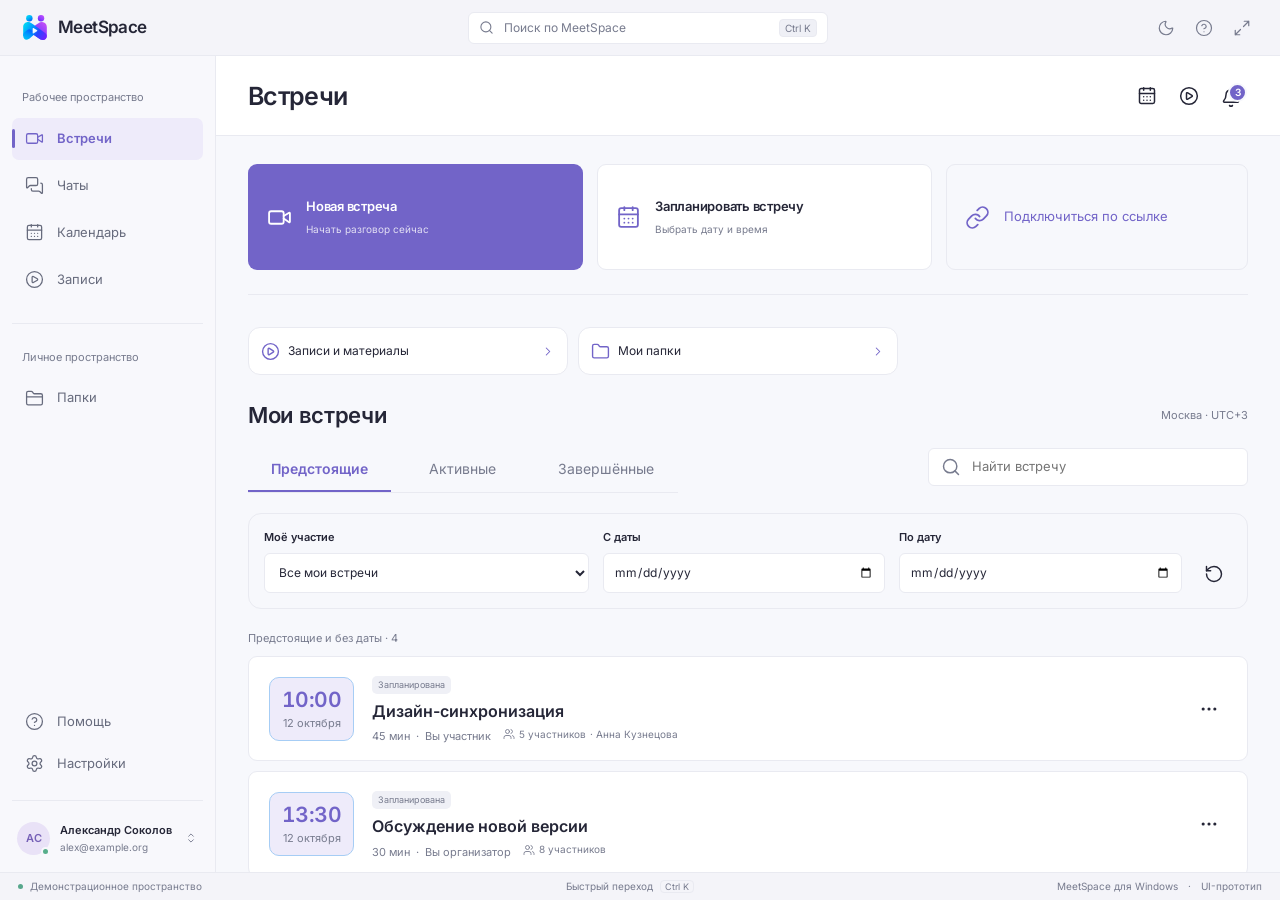
==== commit 38e05ef4: "Publish current MeetSpace desktop prototype and grouped navigation" ====
--- a/index.html
+++ b/index.html
@@ -1,2 +1,12 @@
 <!doctype html>
-<html lang="ru"><head><meta charset="utf-8"><meta name="viewport" content="width=device-width,initial-scale=1"><meta name="theme-color" content="#f5f6fa"><title>MeetSpace — Windows</title><link rel="icon" href="assets/brand-mark.svg" type="image/svg+xml"><link rel="stylesheet" href="styles.css?v=20261115-meetings-reference-r2"><link rel="stylesheet" href="calls.css?v=20261115-call-reference-r4"><link rel="stylesheet" href="secondary.css?v=20261115-notification-switches"><link rel="stylesheet" href="extensions.css?v=20261013-no-folder-archive"><link rel="stylesheet" href="personal-call.css?v=20261013-personal"><link rel="stylesheet" href="accounts.css?v=20261016-delete-any-account"><link rel="stylesheet" href="chat-enhancements.css?v=20261115-chat-spacing"><link rel="stylesheet" href="recording-library.css?v=20261016-record-about"><link rel="stylesheet" href="chat-actions.css?v=20261016-chat-actions"><link rel="stylesheet" href="installer.css?v=20261024-ssh-installer-r2"><link rel="stylesheet" href="avatars.css?v=20261030-group-photo"></head><body><div id="app"></div><div id="modal-root"></div><div id="toast" role="status" aria-live="polite"></div><script src="assets/icons.js"></script><script src="app.js?v=20261115-meetings-reference-r2"></script><script src="assets/qr-code.js?v=20261024-invitation"></script><script src="calls.js?v=20261115-call-reference-r4"></script><script src="secondary.js?v=20261115-notification-switches"></script><script src="extensions.js?v=20261030-avatars"></script><script src="personal-call.js?v=20261030-avatars"></script><script src="chat-enhancements.js?v=20261115-chat-reference-r5"></script><script src="recording-library.js?v=20261016-record-about"></script><script src="chat-actions.js?v=20261016-group-leave"></script><script src="installer.js?v=20261024-ssh-installer-r2"></script><script src="accounts.js?v=20261030-avatars"></script><script src="avatars.js?v=20261030-crop-sidebar"></script><script>Desk.init()</script></body></html>
+<html lang="ru">
+<head>
+  <meta charset="utf-8">
+  <meta name="viewport" content="width=device-width,initial-scale=1">
+  <title>MeetSpace</title>
+  <link rel="icon" href="meetspace-refresh-20261016/assets/brand-mark.svg" type="image/svg+xml">
+  <script>location.replace("meetspace-refresh-20261016/index.html" + location.search + location.hash);</script>
+  <noscript><meta http-equiv="refresh" content="0;url=meetspace-refresh-20261016/index.html"></noscript>
+</head>
+<body><a href="meetspace-refresh-20261016/index.html">Открыть MeetSpace</a></body>
+</html>
